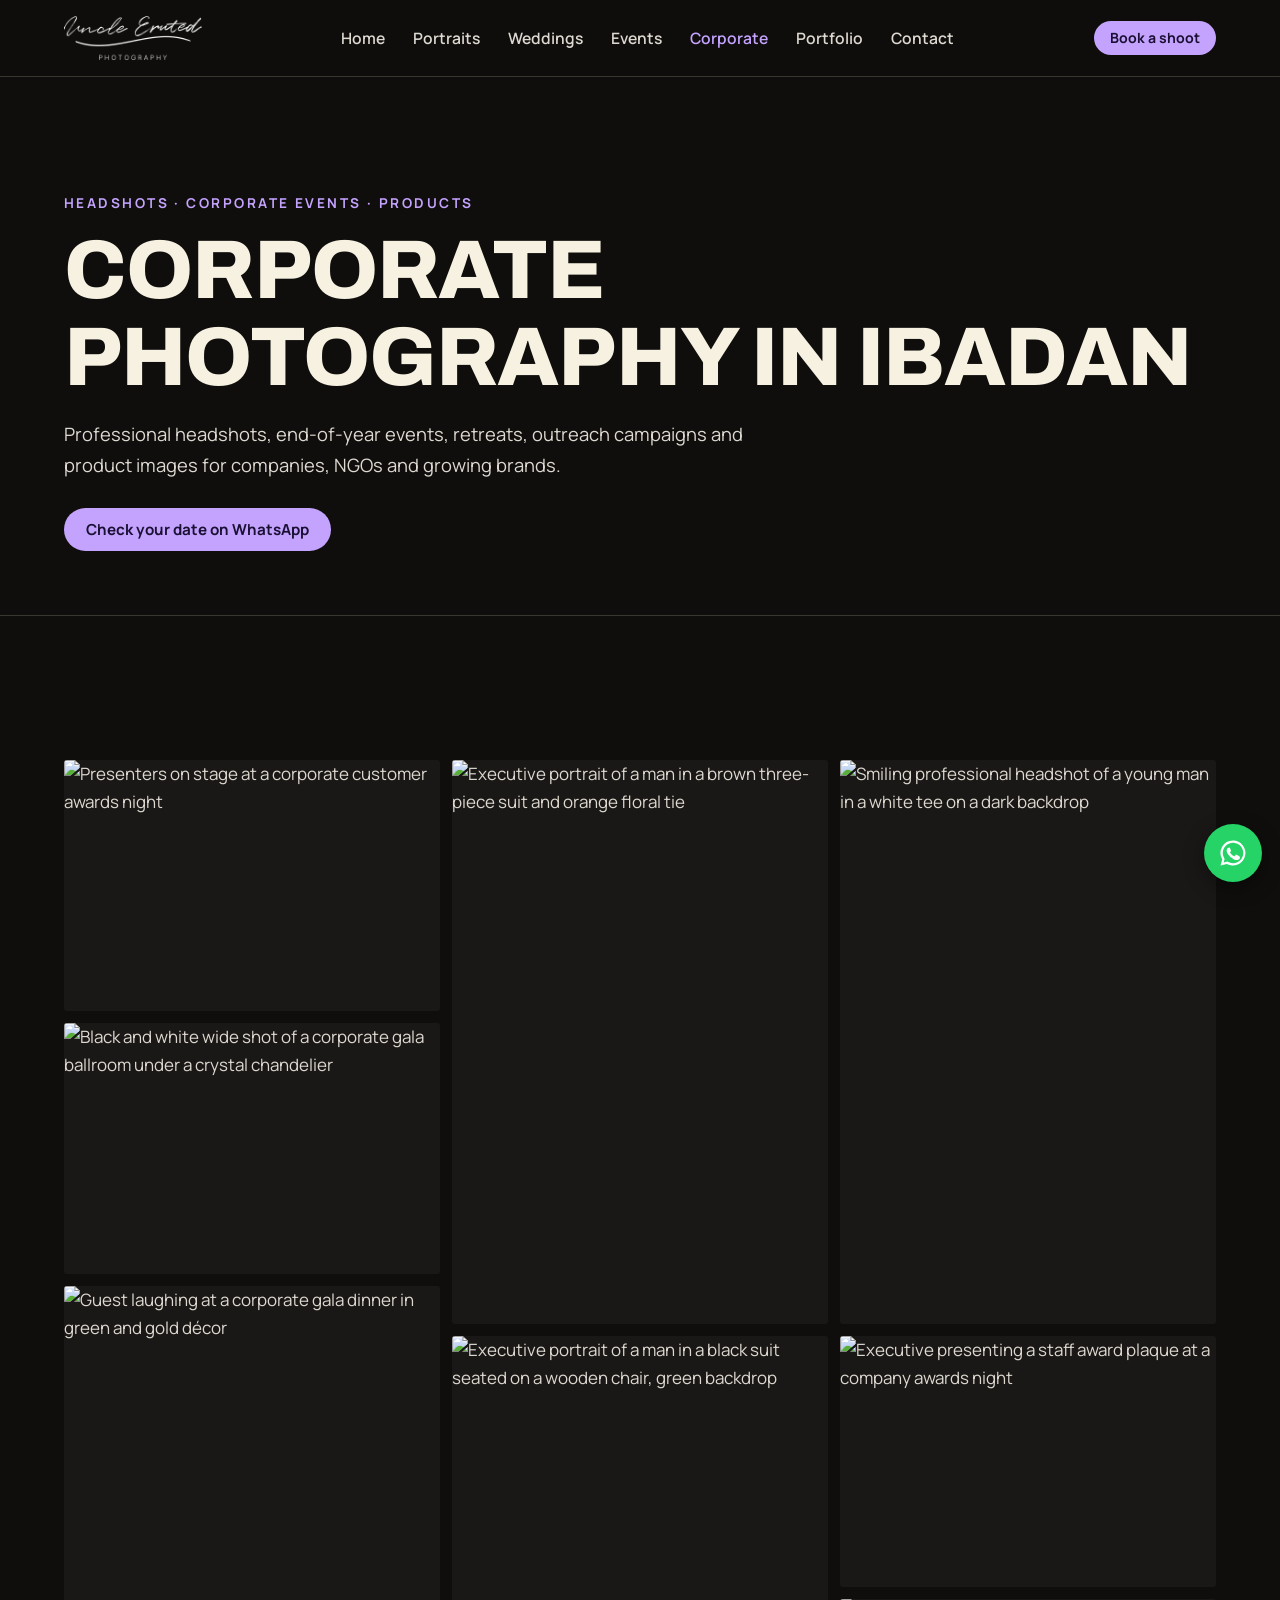
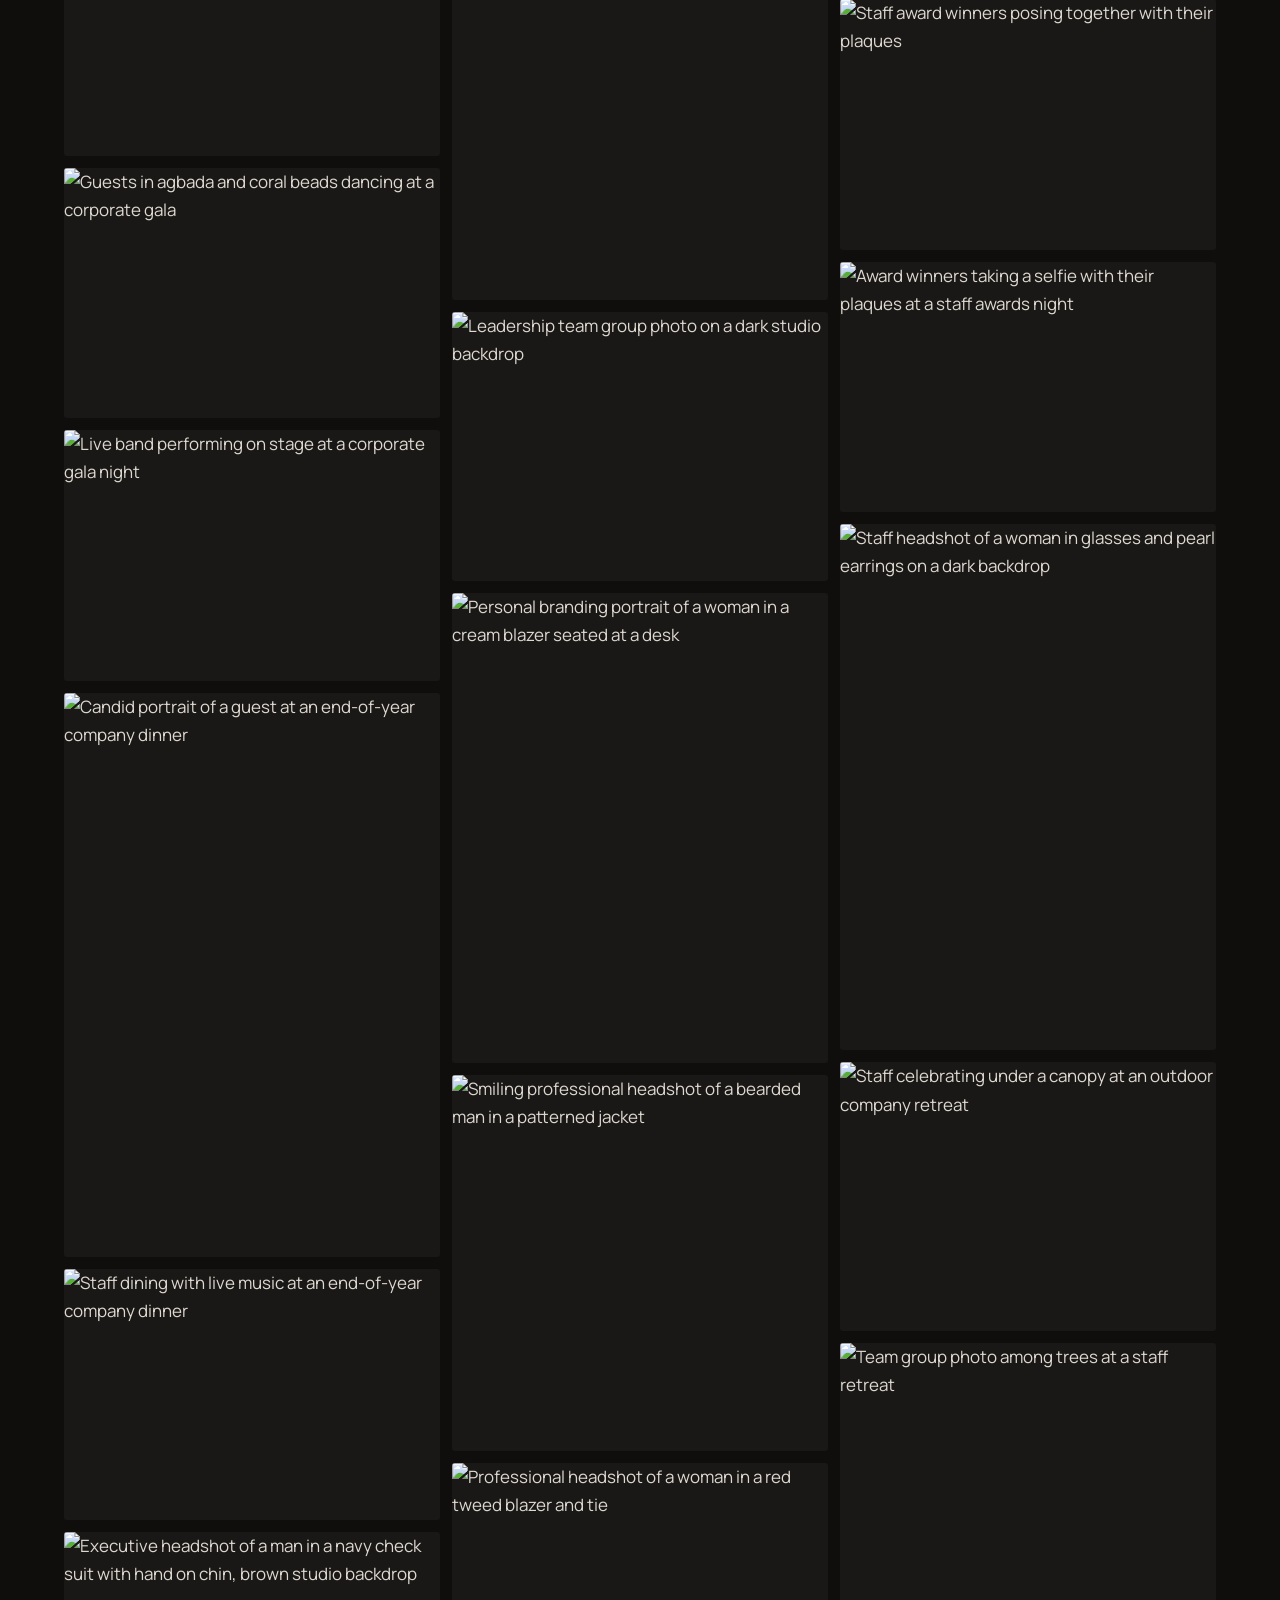
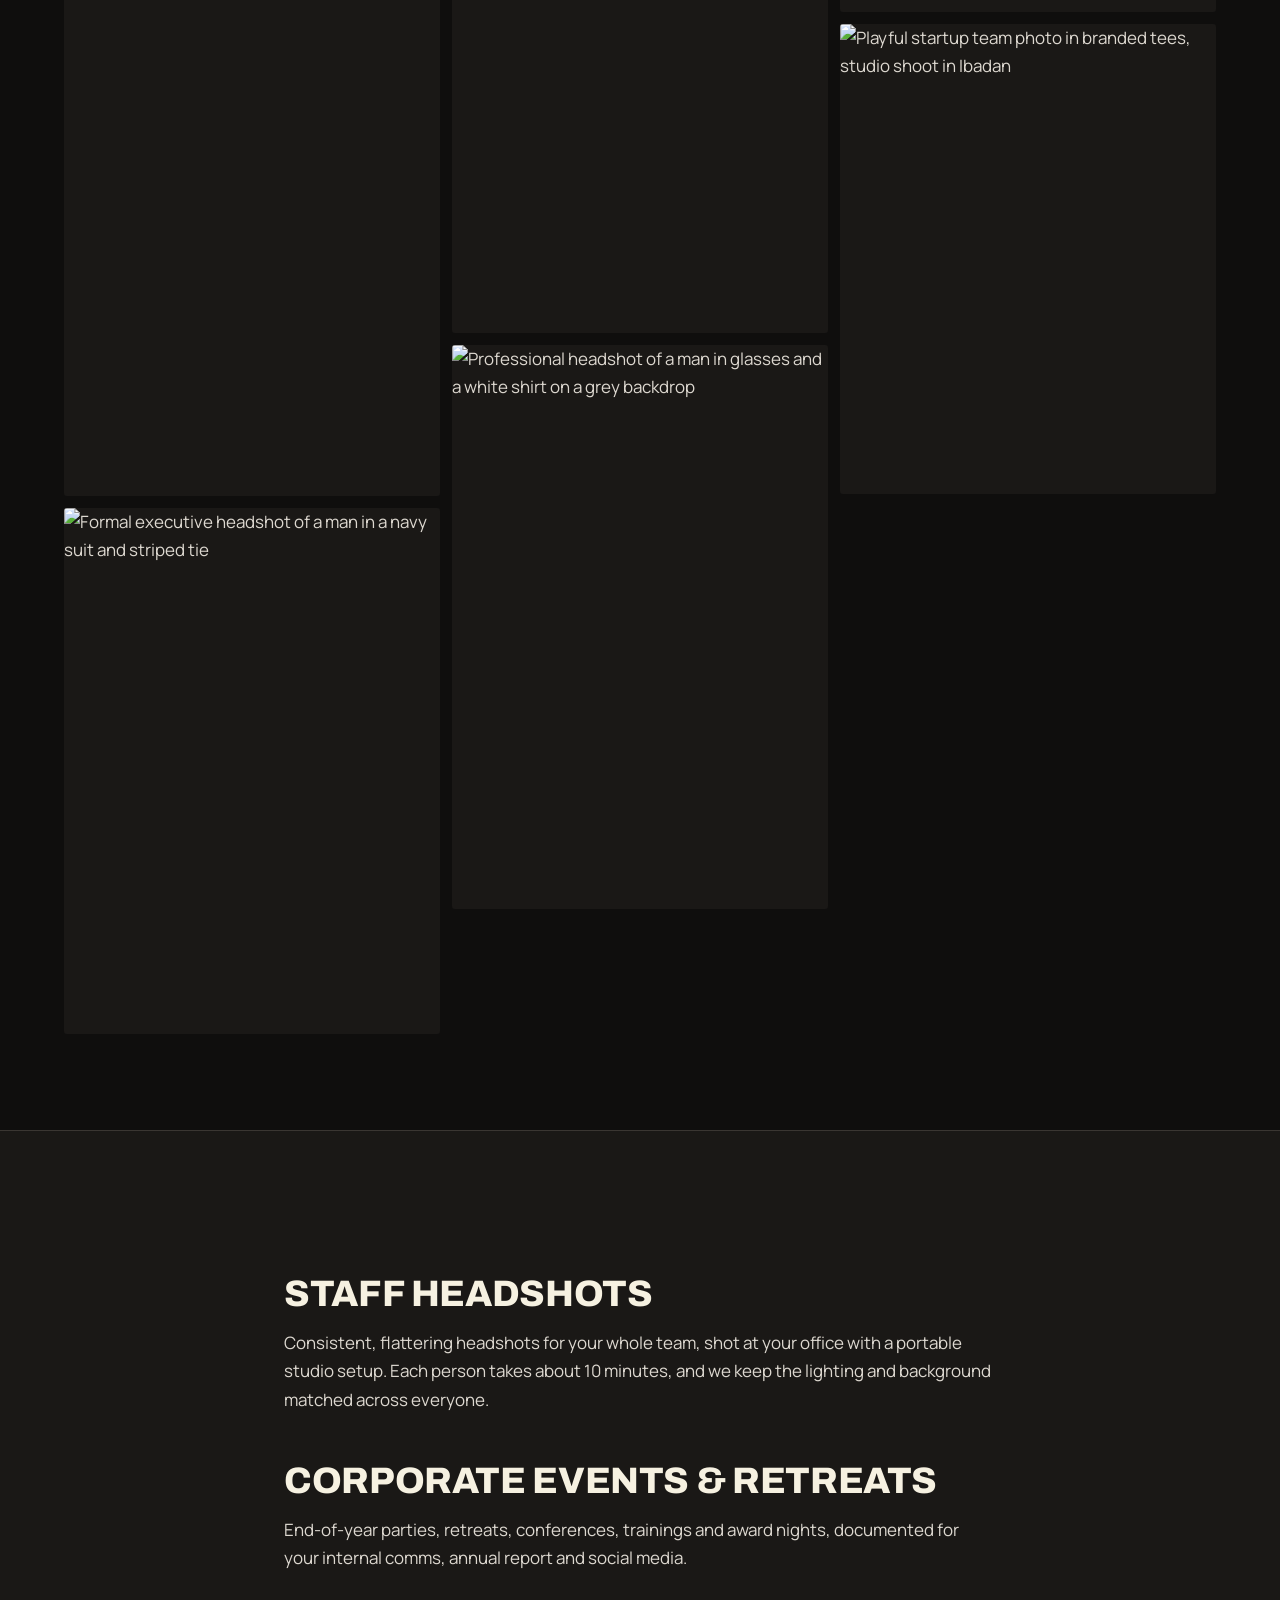
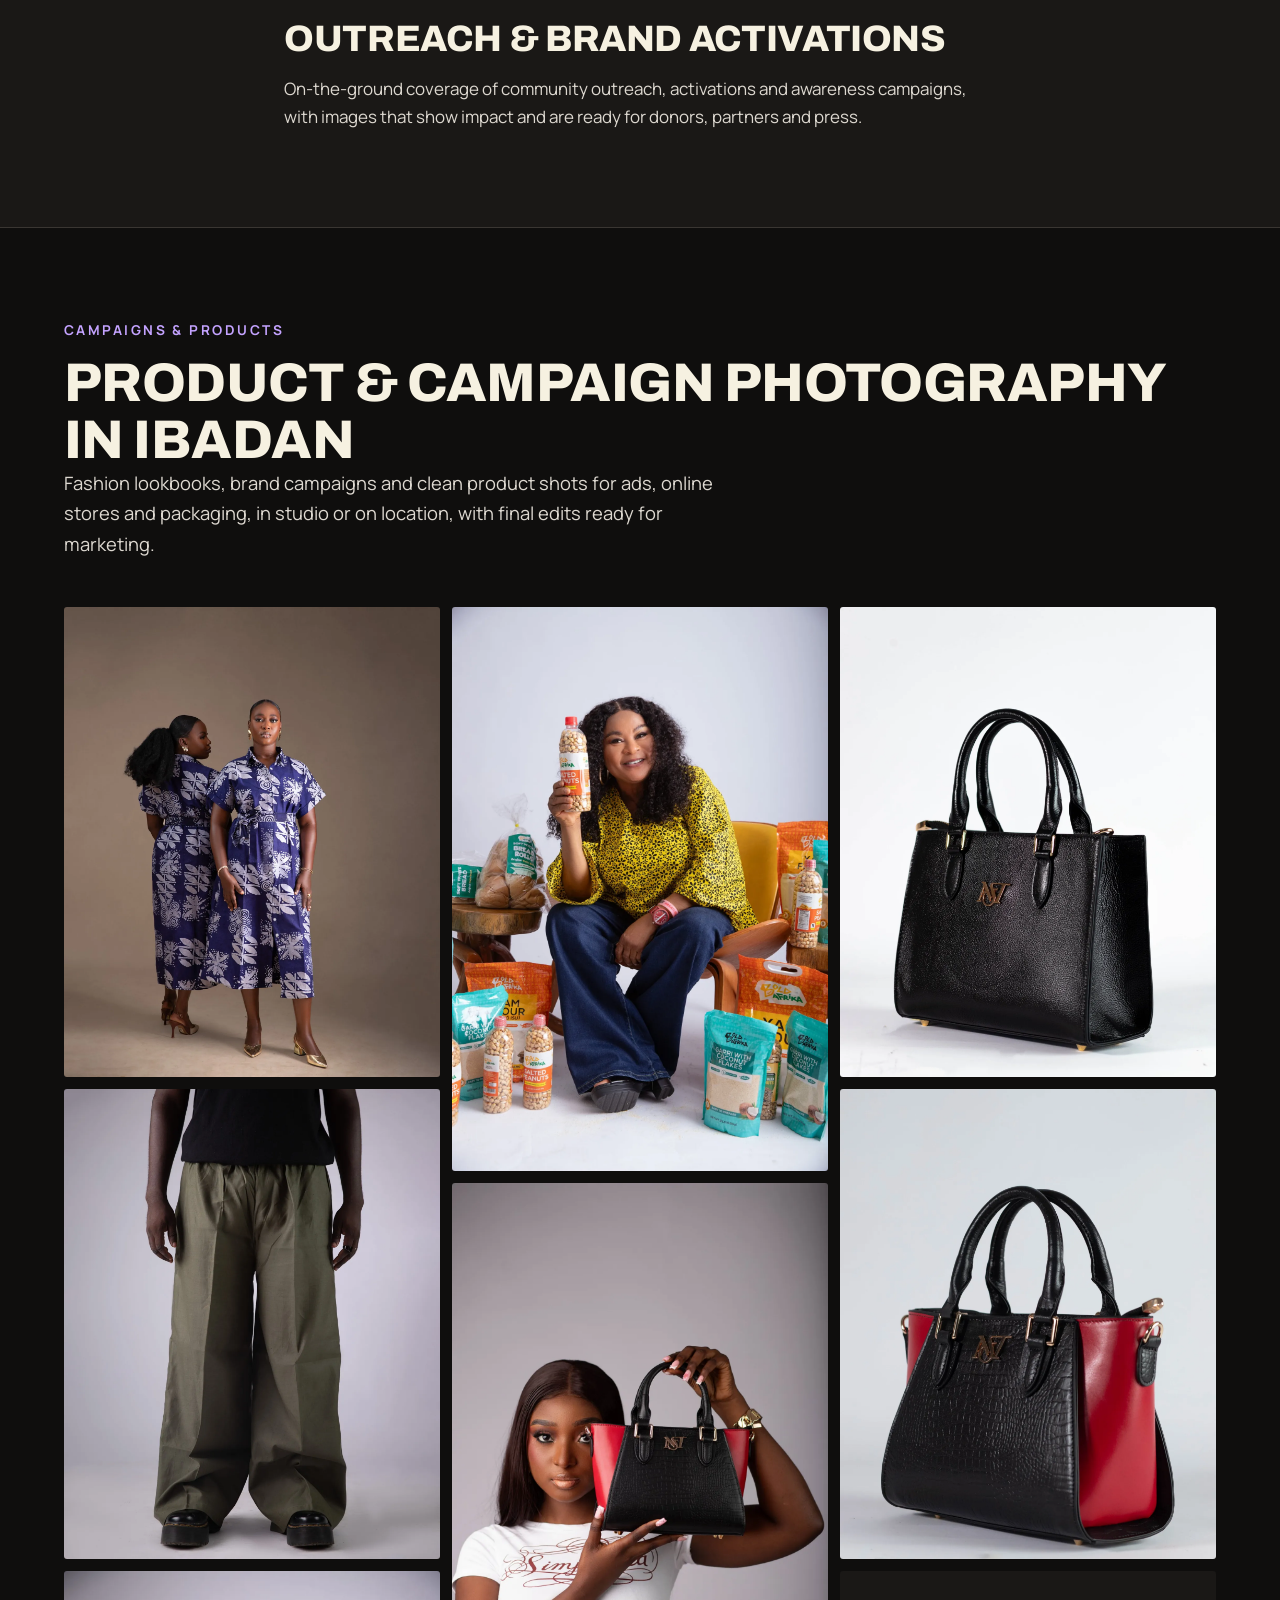
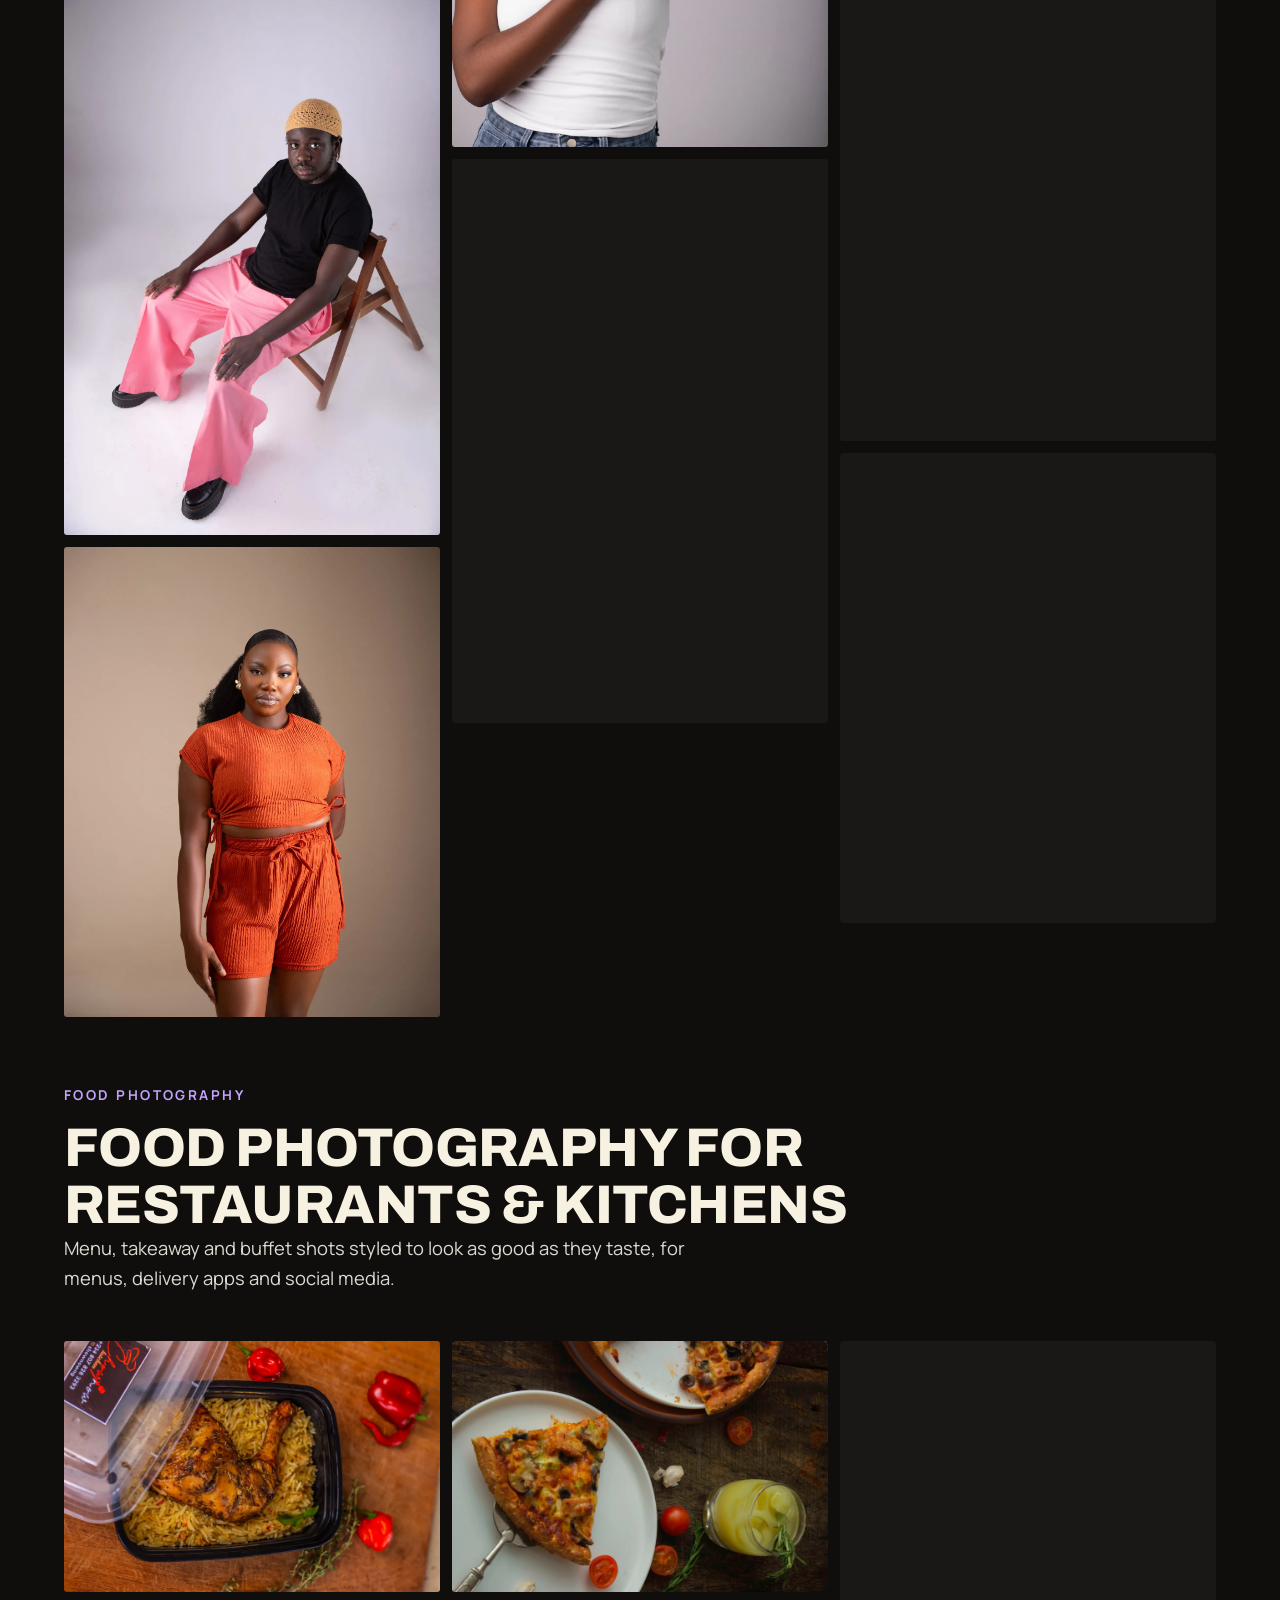
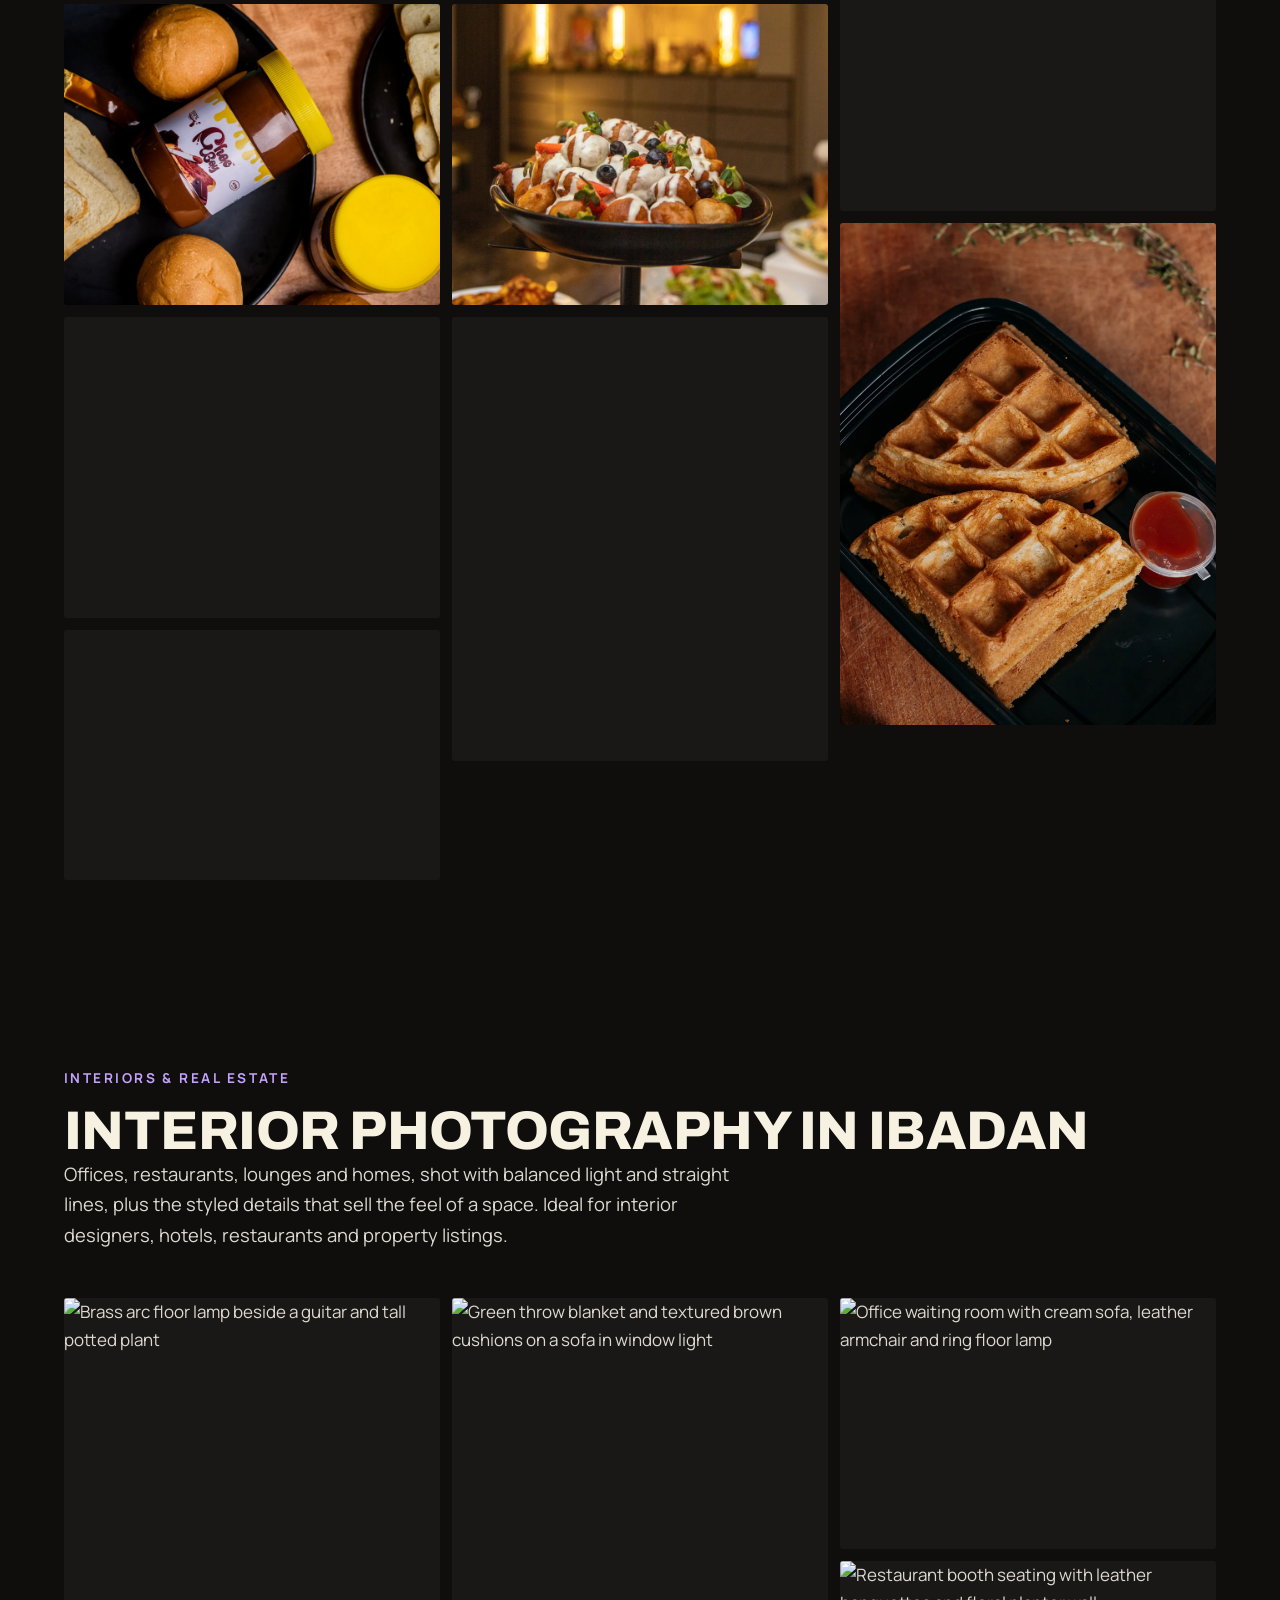
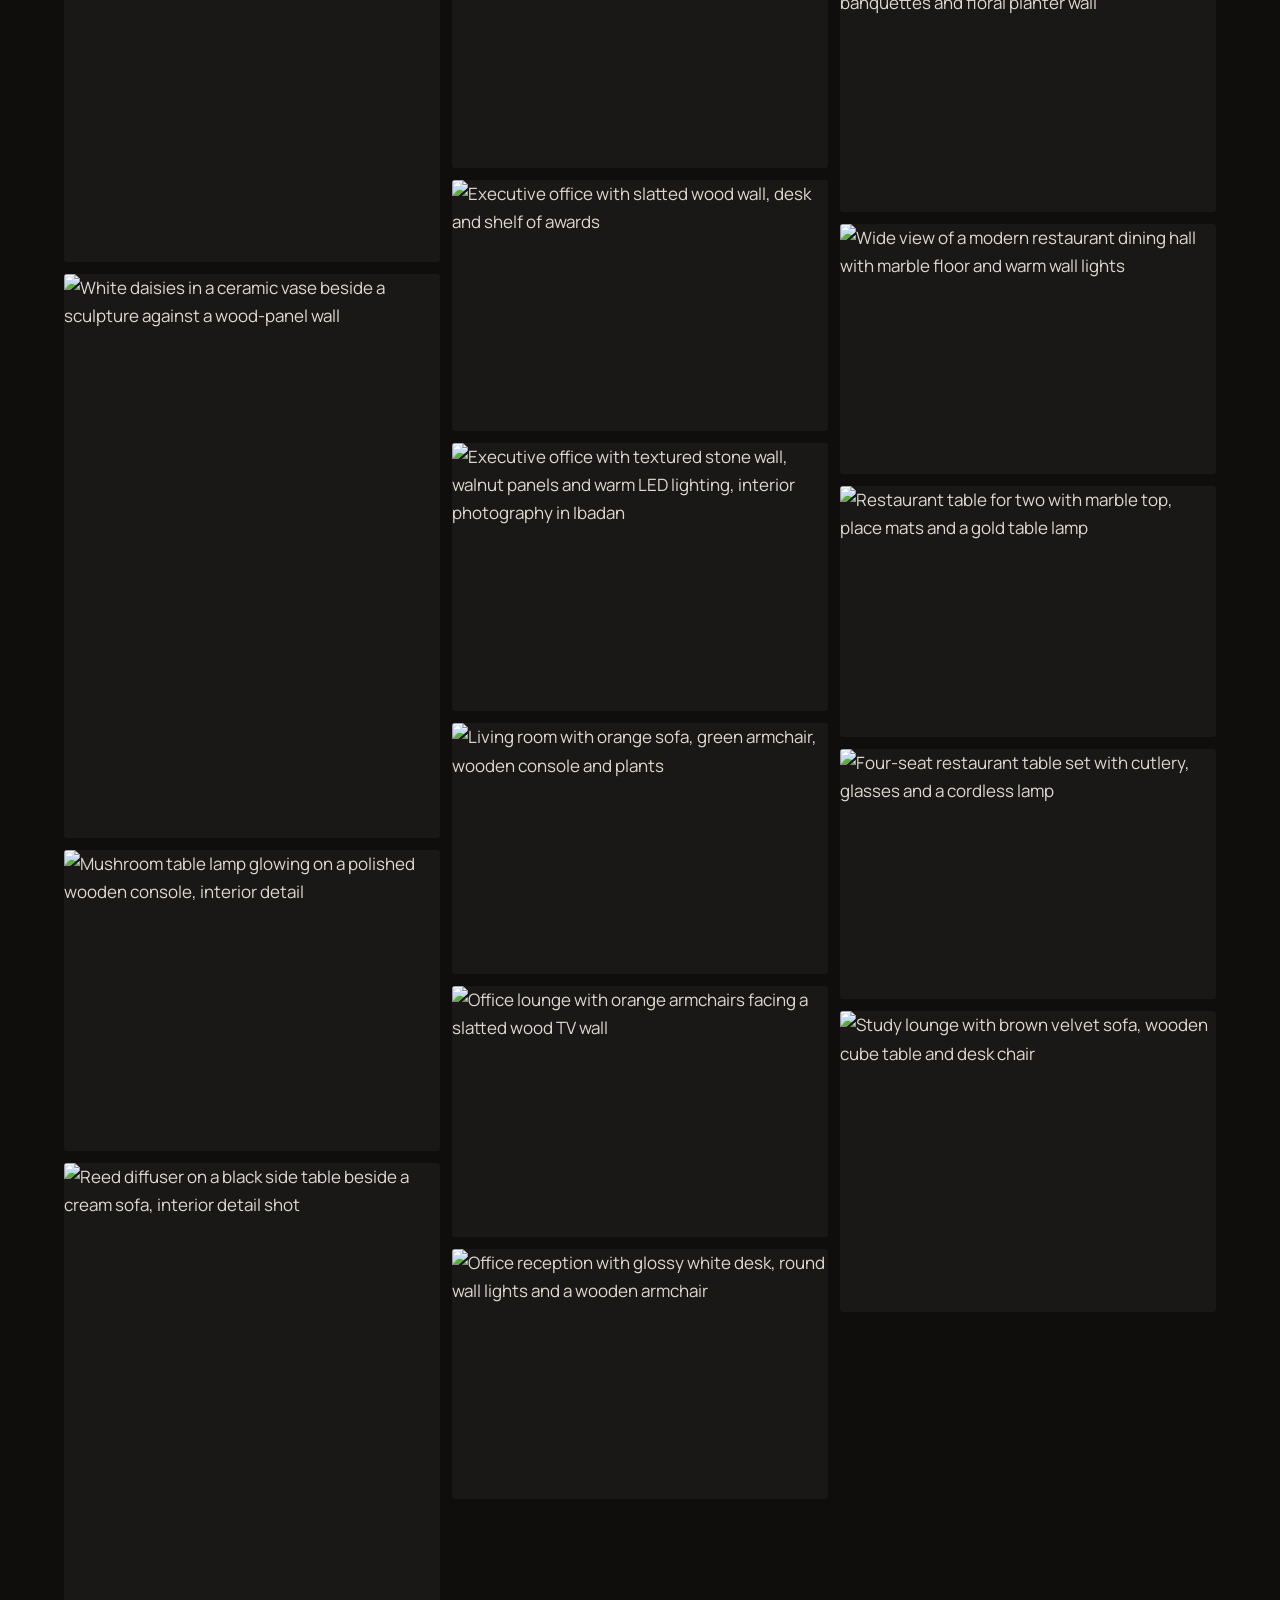
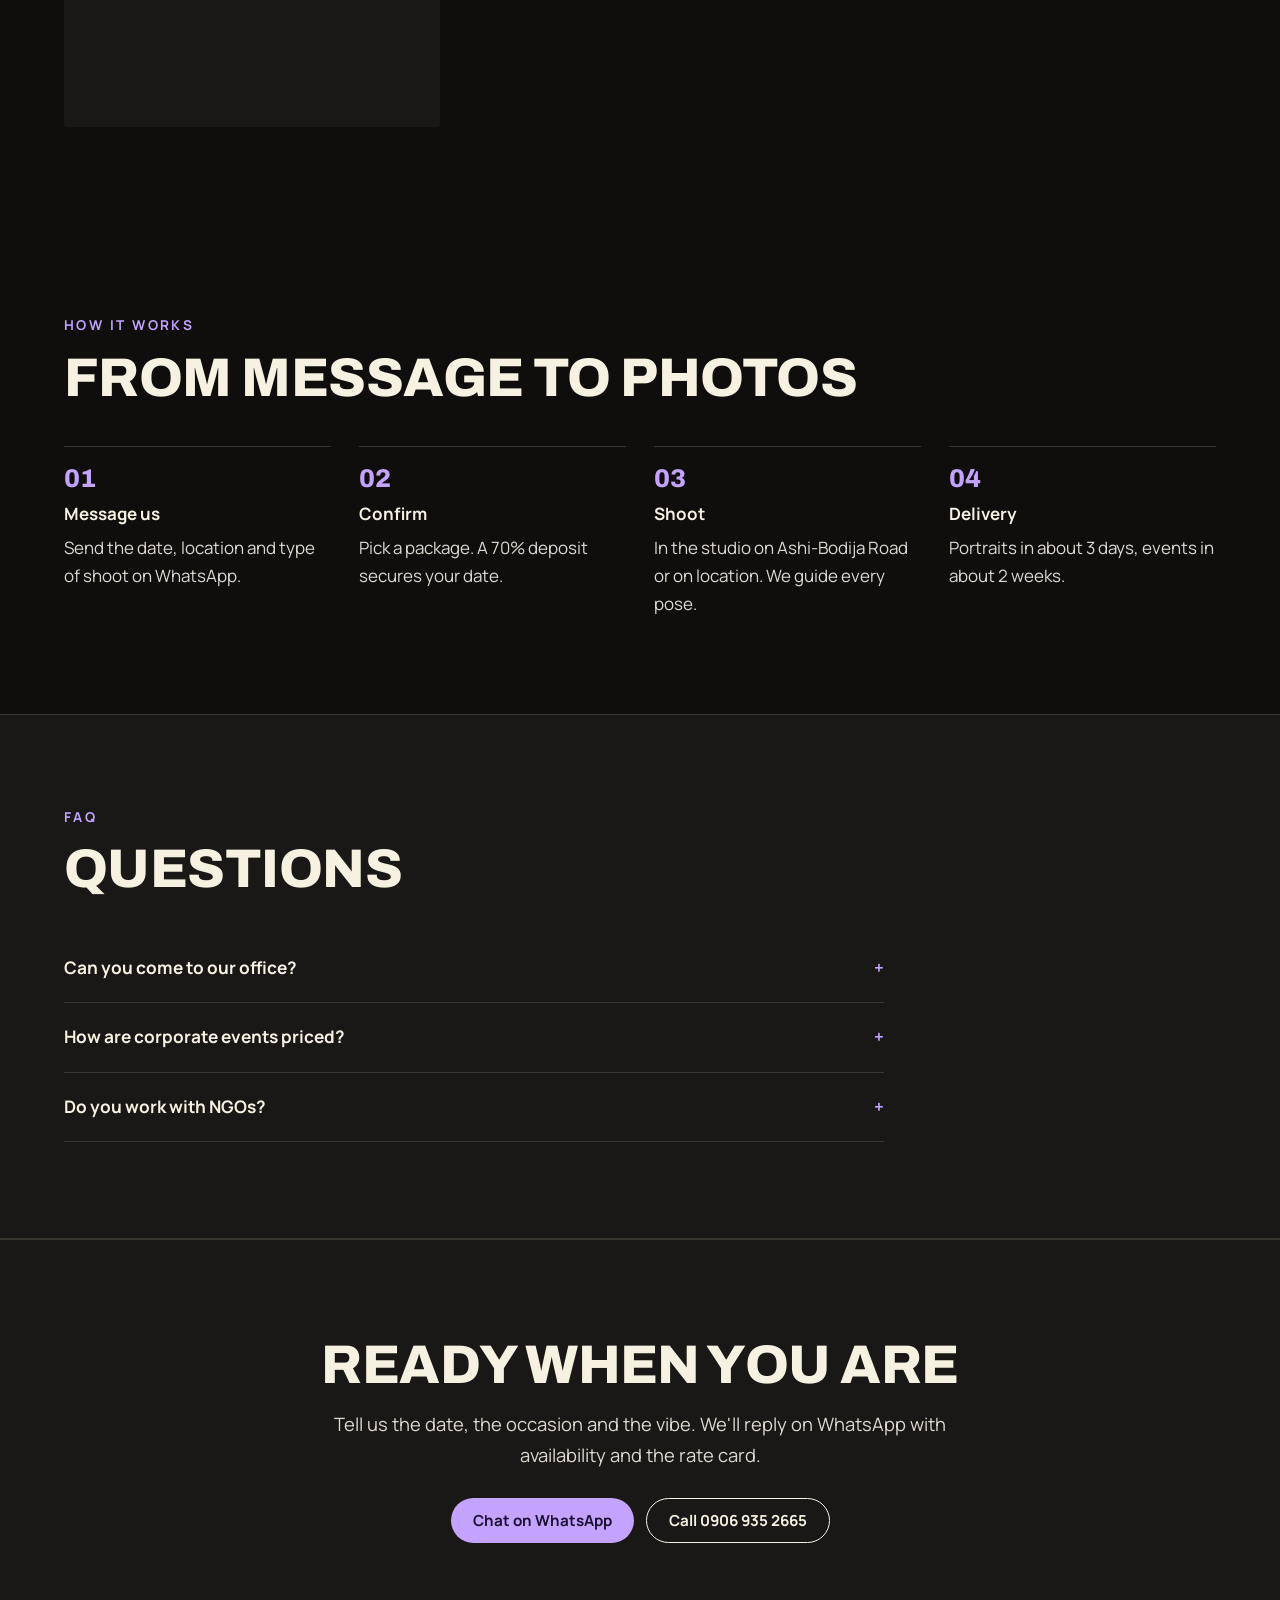
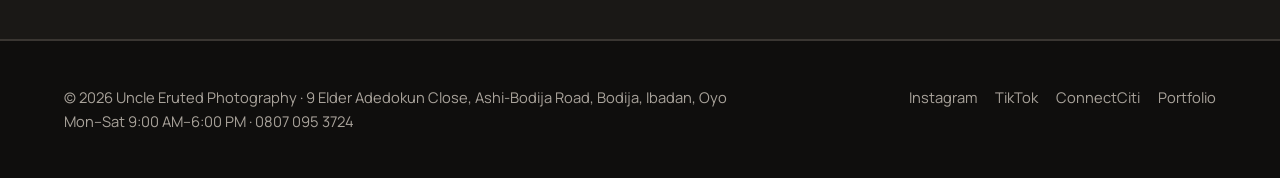
==== corporate-photography-ibadan/index.html @ 39c6152c "Add files via upload" ====
<!doctype html>
<html lang="en-NG">
<head>
<meta charset="utf-8">
<meta name="viewport" content="width=device-width, initial-scale=1">
<title>Corporate Photography &amp; Headshots in Ibadan | Uncle Eruted</title>
<meta name="description" content="Staff headshots, corporate events, retreats, outreach and product photography for businesses and NGOs in Ibadan, Lagos and Abeokuta.">
<link rel="canonical" href="https://uncle-eruted.vercel.app/corporate-photography-ibadan/">
<meta property="og:type" content="website"><meta property="og:title" content="Corporate Photography &amp; Headshots in Ibadan | Uncle Eruted">
<meta property="og:description" content="Staff headshots, corporate events, retreats, outreach and product photography for businesses and NGOs in Ibadan, Lagos and Abeokuta."><meta property="og:url" content="https://uncle-eruted.vercel.app/corporate-photography-ibadan/">
<meta property="og:image" content="https://uncle-eruted.vercel.app/assets/img/og.jpg"><meta name="twitter:card" content="summary_large_image">
<link rel="icon" href="/favicon.png">
<link rel="preload" href="/assets/fonts/Archivo-ExtraBold.woff2" as="font" type="font/woff2" crossorigin>
<link rel="stylesheet" href="/assets/style.css">
<script type="application/ld+json">{"@context": "https://schema.org", "@type": "ProfessionalService", "name": "Uncle Eruted Photography", "url": "https://uncle-eruted.vercel.app/", "image": "https://uncle-eruted.vercel.app/assets/img/og.jpg", "logo": "https://uncle-eruted.vercel.app/assets/img/logo-white.png", "telephone": "+2348070953724", "address": {"@type": "PostalAddress", "streetAddress": "9 Elder Adedokun Close, Ashi-Bodija Road, Bodija", "addressLocality": "Ibadan", "addressRegion": "Oyo", "addressCountry": "NG"}, "areaServed": ["Ibadan", "Lagos", "Abeokuta"], "foundingDate": "2021", "openingHoursSpecification": [{"@type": "OpeningHoursSpecification", "dayOfWeek": ["Monday", "Tuesday", "Wednesday", "Thursday", "Friday", "Saturday"], "opens": "09:00", "closes": "18:00"}], "sameAs": ["https://www.instagram.com/uncleeruted_photography", "https://www.tiktok.com/@uncle_eruted", "https://connectciti.com/listing/uncle-eruted-photography"]}</script>
<script type="application/ld+json">{"@context": "https://schema.org", "@type": "FAQPage", "mainEntity": [{"@type": "Question", "name": "Can you come to our office?", "acceptedAnswer": {"@type": "Answer", "text": "Yes. We bring a portable studio for headshots and set up in any meeting room or open space."}}, {"@type": "Question", "name": "How are corporate events priced?", "acceptedAnswer": {"@type": "Answer", "text": "Corporate events are booked in 4-hour blocks, with extra hours available. Message us for the current corporate rate card."}}, {"@type": "Question", "name": "Do you work with NGOs?", "acceptedAnswer": {"@type": "Answer", "text": "Yes. We cover outreach, programmes and events for NGOs and development organisations."}}]}</script>
<script type="application/ld+json">{"@context": "https://schema.org", "@type": "BreadcrumbList", "itemListElement": [{"@type": "ListItem", "position": 1, "name": "Home", "item": "https://uncle-eruted.vercel.app/"}, {"@type": "ListItem", "position": 2, "name": "Corporate photography in Ibadan", "item": "https://uncle-eruted.vercel.app/corporate-photography-ibadan/"}]}</script>
</head>
<body>
<header class="site-head"><div class="wrap">
<a class="logo" href="/" aria-label="Uncle Eruted Photography home"><img src="/assets/img/logo-white.png" alt="Uncle Eruted Photography" width="138" height="44"></a>
<button class="menu-btn" aria-label="Open menu" aria-expanded="false">☰</button>
<ul class="nav"><li><a href="/">Home</a></li><li><a href="/portrait-photographer-ibadan/">Portraits</a></li><li><a href="/wedding-photographer-ibadan/">Weddings</a></li><li><a href="/event-photographer-ibadan/">Events</a></li><li><a href="/corporate-photography-ibadan/" aria-current=page>Corporate</a></li><li><a href="/portfolio/">Portfolio</a></li><li><a href="/#contact">Contact</a></li></ul>
<div class="head-cta"><a class="btn sm" href="https://wa.me/2348070953724?text=Hi%20Uncle%20Eruted%2C%20I%27d%20like%20to%20book%20a%20shoot" target="_blank" rel="noopener">Book a shoot</a></div>
</div></header>
<main>
<section class="page-hero"><div class="wrap"><span class="eyebrow">Headshots · Corporate events · Products</span><h1>Corporate photography in Ibadan</h1><p class="lede">Professional headshots, end-of-year events, retreats, outreach campaigns and product images for companies, NGOs and growing brands.</p>
<p style="margin-top:28px"><a class="btn" href="https://wa.me/2348070953724?text=Hi%20Uncle%20Eruted%2C%20I%27d%20like%20to%20book%20a%20shoot" target="_blank" rel="noopener">Check your date on WhatsApp</a></p></div></section>
<section><div class="wrap"><div class="gallery"><figure data-cat="corporate"><img src="/assets/img/corporate/corporate-awards-night-presenters-on-stage.webp" alt="Presenters on stage at a corporate customer awards night" width="1800" height="1200" loading="lazy" decoding="async"></figure><figure data-cat="corporate"><img src="/assets/img/corporate/corporate-gala-ballroom-chandelier-black-and-white.webp" alt="Black and white wide shot of a corporate gala ballroom under a crystal chandelier" width="1800" height="1200" loading="lazy" decoding="async"></figure><figure data-cat="corporate"><img src="/assets/img/corporate/corporate-gala-guest-smiling.webp" alt="Guest laughing at a corporate gala dinner in green and gold décor" width="1440" height="1800" loading="lazy" decoding="async"></figure><figure data-cat="corporate"><img src="/assets/img/corporate/corporate-gala-guests-celebrating-agbada.webp" alt="Guests in agbada and coral beads dancing at a corporate gala" width="1800" height="1200" loading="lazy" decoding="async"></figure><figure data-cat="corporate"><img src="/assets/img/corporate/corporate-gala-live-band-performance.webp" alt="Live band performing on stage at a corporate gala night" width="1800" height="1200" loading="lazy" decoding="async"></figure><figure data-cat="corporate"><img src="/assets/img/corporate/end-of-year-dinner-guest-candid.webp" alt="Candid portrait of a guest at an end-of-year company dinner" width="1200" height="1800" loading="lazy" decoding="async"></figure><figure data-cat="corporate"><img src="/assets/img/corporate/end-of-year-staff-dinner.webp" alt="Staff dining with live music at an end-of-year company dinner" width="1800" height="1200" loading="lazy" decoding="async"></figure><figure data-cat="corporate"><img src="/assets/img/corporate/executive-headshot-navy-suit-brown-backdrop.webp" alt="Executive headshot of a man in a navy check suit with hand on chin, brown studio backdrop" width="1200" height="1800" loading="lazy" decoding="async"></figure><figure data-cat="corporate"><img src="/assets/img/corporate/executive-headshot-navy-suit-seated.webp" alt="Formal executive headshot of a man in a navy suit and striped tie" width="1286" height="1800" loading="lazy" decoding="async"></figure><figure data-cat="corporate"><img src="/assets/img/corporate/executive-portrait-brown-suit-orange-tie.webp" alt="Executive portrait of a man in a brown three-piece suit and orange floral tie" width="1200" height="1800" loading="lazy" decoding="async"></figure><figure data-cat="corporate"><img src="/assets/img/corporate/executive-portrait-green-backdrop-seated.webp" alt="Executive portrait of a man in a black suit seated on a wooden chair, green backdrop" width="1200" height="1800" loading="lazy" decoding="async"></figure><figure data-cat="corporate"><img src="/assets/img/corporate/leadership-team-group-headshot.webp" alt="Leadership team group photo on a dark studio backdrop" width="1800" height="1286" loading="lazy" decoding="async"></figure><figure data-cat="corporate"><img src="/assets/img/corporate/personal-branding-portrait-cream-blazer.webp" alt="Personal branding portrait of a woman in a cream blazer seated at a desk" width="1439" height="1800" loading="lazy" decoding="async"></figure><figure data-cat="corporate"><img src="/assets/img/corporate/professional-headshot-grey-backdrop-smiling.webp" alt="Smiling professional headshot of a bearded man in a patterned jacket" width="1800" height="1800" loading="lazy" decoding="async"></figure><figure data-cat="corporate"><img src="/assets/img/corporate/professional-headshot-red-blazer.webp" alt="Professional headshot of a woman in a red tweed blazer and tie" width="1440" height="1800" loading="lazy" decoding="async"></figure><figure data-cat="corporate"><img src="/assets/img/corporate/professional-headshot-white-shirt-glasses.webp" alt="Professional headshot of a man in glasses and a white shirt on a grey backdrop" width="1200" height="1800" loading="lazy" decoding="async"></figure><figure data-cat="corporate"><img src="/assets/img/corporate/professional-headshot-white-tee-dark-backdrop.webp" alt="Smiling professional headshot of a young man in a white tee on a dark backdrop" width="1200" height="1800" loading="lazy" decoding="async"></figure><figure data-cat="corporate"><img src="/assets/img/corporate/staff-awards-presentation-handshake.webp" alt="Executive presenting a staff award plaque at a company awards night" width="1800" height="1200" loading="lazy" decoding="async"></figure><figure data-cat="corporate"><img src="/assets/img/corporate/staff-awards-winners-group-photo.webp" alt="Staff award winners posing together with their plaques" width="1800" height="1200" loading="lazy" decoding="async"></figure><figure data-cat="corporate"><img src="/assets/img/corporate/staff-awards-winners-selfie.webp" alt="Award winners taking a selfie with their plaques at a staff awards night" width="1800" height="1200" loading="lazy" decoding="async"></figure><figure data-cat="corporate"><img src="/assets/img/corporate/staff-headshot-dark-backdrop-pearl-earrings.webp" alt="Staff headshot of a woman in glasses and pearl earrings on a dark backdrop" width="1286" height="1800" loading="lazy" decoding="async"></figure><figure data-cat="corporate"><img src="/assets/img/corporate/staff-retreat-outdoor-celebration.webp" alt="Staff celebrating under a canopy at an outdoor company retreat" width="1800" height="1286" loading="lazy" decoding="async"></figure><figure data-cat="corporate"><img src="/assets/img/corporate/staff-retreat-team-group-photo.webp" alt="Team group photo among trees at a staff retreat" width="1800" height="1286" loading="lazy" decoding="async"></figure><figure data-cat="corporate"><img src="/assets/img/corporate/startup-team-photo-branded-tees.webp" alt="Playful startup team photo in branded tees, studio shoot in Ibadan" width="1440" height="1800" loading="lazy" decoding="async"></figure></div></div></section>
<section class="bar"><div class="wrap prose"><h2>Staff headshots</h2><p>Consistent, flattering headshots for your whole team, shot at your office with a portable studio setup. Each person takes about 10 minutes, and we keep the lighting and background matched across everyone.</p><h2>Corporate events & retreats</h2><p>End-of-year parties, retreats, conferences, trainings and award nights, documented for your internal comms, annual report and social media.</p><h2>Outreach & brand activations</h2><p>On-the-ground coverage of community outreach, activations and awareness campaigns, with images that show impact and are ready for donors, partners and press.</p></div></section>
<section id="products"><div class="wrap"><span class="eyebrow">Campaigns & products</span><h2>Product & campaign photography in Ibadan</h2>
<p class="lede">Fashion lookbooks, brand campaigns and clean product shots for ads, online stores and packaging, in studio or on location, with final edits ready for marketing.</p><div class="gallery"><figure data-cat="products"><img src="/assets/img/products/fashion-campaign-adire-shirt-dress-two-models.webp" alt="Two models in matching blue adire shirt dresses for a fashion campaign" width="1440" height="1800" loading="lazy" decoding="async"></figure><figure data-cat="products"><img src="/assets/img/products/fashion-campaign-olive-wide-leg-trousers.webp" alt="Fashion lookbook shot of olive wide-leg trousers with chunky black boots" width="1440" height="1800" loading="lazy" decoding="async"></figure><figure data-cat="products"><img src="/assets/img/products/fashion-campaign-pink-trousers-seated-chair.webp" alt="Fashion campaign portrait of a man in pink wide-leg trousers on a wooden chair" width="1200" height="1800" loading="lazy" decoding="async"></figure><figure data-cat="products"><img src="/assets/img/products/fashion-campaign-rust-crop-top-shorts-set.webp" alt="Fashion campaign of a woman in a rust textured crop top and shorts set" width="1440" height="1800" loading="lazy" decoding="async"></figure><figure data-cat="products"><img src="/assets/img/products/food-brand-campaign-woman-holding-peanuts.webp" alt="Food brand campaign: smiling woman holding a bottle of salted peanuts among packaged foods" width="1200" height="1800" loading="lazy" decoding="async"></figure><figure data-cat="products"><img src="/assets/img/products/handbag-campaign-model-holding-bag.webp" alt="Handbag campaign: model holding a black and red tote beside her face" width="1200" height="1800" loading="lazy" decoding="async"></figure><figure data-cat="products"><img src="/assets/img/products/product-photography-beard-oil-balm-barbershop.webp" alt="Beard oil and beard balm product shot in a barbershop" width="1200" height="1800" loading="lazy" decoding="async"></figure><figure data-cat="products"><img src="/assets/img/products/product-photography-black-leather-handbag-studio.webp" alt="Black pebbled leather handbag on a clean white studio background" width="1440" height="1800" loading="lazy" decoding="async"></figure><figure data-cat="products"><img src="/assets/img/products/product-photography-black-red-croc-handbag.webp" alt="Black croc and red leather handbag, studio product photo" width="1440" height="1800" loading="lazy" decoding="async"></figure><figure data-cat="products"><img src="/assets/img/products/product-photography-brown-leather-handbag-car.webp" alt="Brown marbled leather handbag styled in a car interior" width="1440" height="1800" loading="lazy" decoding="async"></figure><figure data-cat="products"><img src="/assets/img/products/product-photography-grey-croc-handbag-car-interior.webp" alt="Grey croc-embossed handbag with gold hardware photographed on a car seat" width="1440" height="1800" loading="lazy" decoding="async"></figure></div><div style="margin-top:72px"></div><span class="eyebrow">Food photography</span><h2>Food photography for restaurants & kitchens</h2><p class="lede">Menu, takeaway and buffet shots styled to look as good as they taste, for menus, delivery apps and social media.</p><div class="gallery"><figure data-cat="products"><img src="/assets/img/products/food-photography-chicken-rice-takeaway-pack.webp" alt="Grilled chicken and rice in a branded takeaway pack with fresh peppers" width="1800" height="1200" loading="lazy" decoding="async"></figure><figure data-cat="products"><img src="/assets/img/products/food-photography-chocolate-spread-jar-bread.webp" alt="Chocolate spread jar styled with bread rolls and sliced bread, product flat lay" width="1800" height="1440" loading="lazy" decoding="async"></figure><figure data-cat="products"><img src="/assets/img/products/food-photography-french-toast-syrup-buffet.webp" alt="Plate of French toast drizzled with syrup at a restaurant buffet" width="1800" height="1440" loading="lazy" decoding="async"></figure><figure data-cat="products"><img src="/assets/img/products/food-photography-grilled-chicken-rice-closeup.webp" alt="Close-up of grilled chicken on fried rice in a takeaway pack" width="1800" height="1200" loading="lazy" decoding="async"></figure><figure data-cat="products"><img src="/assets/img/products/food-photography-pizza-slice-drink-flatlay.webp" alt="Pizza slice with olives and mushrooms beside a chilled drink, overhead flat lay" width="1800" height="1200" loading="lazy" decoding="async"></figure><figure data-cat="products"><img src="/assets/img/products/food-photography-puff-puff-cream-berries.webp" alt="Puff puff with cream drizzle, strawberries and blueberries on a buffet stand" width="1800" height="1440" loading="lazy" decoding="async"></figure><figure data-cat="products"><img src="/assets/img/products/food-photography-shawarma-wrap-peppered-gizzard.webp" alt="Shawarma wrap cut open beside peppered gizzard, pepper and garlic" width="1523" height="1800" loading="lazy" decoding="async"></figure><figure data-cat="products"><img src="/assets/img/products/food-photography-stir-fry-spaghetti-plated.webp" alt="Stir-fry spaghetti with peppers and herbs, plated restaurant dish" width="1440" height="1800" loading="lazy" decoding="async"></figure><figure data-cat="products"><img src="/assets/img/products/food-photography-waffles-takeaway-box.webp" alt="Golden waffles with dipping sauce in a takeaway box, food photography in Ibadan" width="1350" height="1800" loading="lazy" decoding="async"></figure></div></div></section>
<section id="interiors"><div class="wrap"><span class="eyebrow">Interiors & real estate</span><h2>Interior photography in Ibadan</h2>
<p class="lede">Offices, restaurants, lounges and homes, shot with balanced light and straight lines, plus the styled details that sell the feel of a space. Ideal for interior designers, hotels, restaurants and property listings.</p><div class="gallery"><figure data-cat="interiors"><img src="/assets/img/interiors/interior-detail-arc-floor-lamp-guitar-plant.webp" alt="Brass arc floor lamp beside a guitar and tall potted plant" width="1200" height="1800" loading="lazy" decoding="async"></figure><figure data-cat="interiors"><img src="/assets/img/interiors/interior-detail-daisies-ceramic-vase.webp" alt="White daisies in a ceramic vase beside a sculpture against a wood-panel wall" width="1200" height="1800" loading="lazy" decoding="async"></figure><figure data-cat="interiors"><img src="/assets/img/interiors/interior-detail-mushroom-table-lamp.webp" alt="Mushroom table lamp glowing on a polished wooden console, interior detail" width="1800" height="1440" loading="lazy" decoding="async"></figure><figure data-cat="interiors"><img src="/assets/img/interiors/interior-detail-reed-diffuser-side-table.webp" alt="Reed diffuser on a black side table beside a cream sofa, interior detail shot" width="1200" height="1800" loading="lazy" decoding="async"></figure><figure data-cat="interiors"><img src="/assets/img/interiors/interior-detail-throw-blanket-cushions.webp" alt="Green throw blanket and textured brown cushions on a sofa in window light" width="1440" height="1800" loading="lazy" decoding="async"></figure><figure data-cat="interiors"><img src="/assets/img/interiors/interior-photography-executive-office-awards-shelf.webp" alt="Executive office with slatted wood wall, desk and shelf of awards" width="1800" height="1200" loading="lazy" decoding="async"></figure><figure data-cat="interiors"><img src="/assets/img/interiors/interior-photography-executive-office-stone-wall.webp" alt="Executive office with textured stone wall, walnut panels and warm LED lighting, interior photography in Ibadan" width="1800" height="1286" loading="lazy" decoding="async"></figure><figure data-cat="interiors"><img src="/assets/img/interiors/interior-photography-living-room-orange-sofa.webp" alt="Living room with orange sofa, green armchair, wooden console and plants" width="1800" height="1200" loading="lazy" decoding="async"></figure><figure data-cat="interiors"><img src="/assets/img/interiors/interior-photography-office-lounge-slatted-wall.webp" alt="Office lounge with orange armchairs facing a slatted wood TV wall" width="1800" height="1200" loading="lazy" decoding="async"></figure><figure data-cat="interiors"><img src="/assets/img/interiors/interior-photography-office-reception-desk.webp" alt="Office reception with glossy white desk, round wall lights and a wooden armchair" width="1800" height="1200" loading="lazy" decoding="async"></figure><figure data-cat="interiors"><img src="/assets/img/interiors/interior-photography-office-waiting-room-sofa.webp" alt="Office waiting room with cream sofa, leather armchair and ring floor lamp" width="1800" height="1200" loading="lazy" decoding="async"></figure><figure data-cat="interiors"><img src="/assets/img/interiors/interior-photography-restaurant-booth-seating.webp" alt="Restaurant booth seating with leather banquettes and floral planter wall" width="1800" height="1200" loading="lazy" decoding="async"></figure><figure data-cat="interiors"><img src="/assets/img/interiors/interior-photography-restaurant-dining-hall.webp" alt="Wide view of a modern restaurant dining hall with marble floor and warm wall lights" width="1800" height="1200" loading="lazy" decoding="async"></figure><figure data-cat="interiors"><img src="/assets/img/interiors/interior-photography-restaurant-table-for-two.webp" alt="Restaurant table for two with marble top, place mats and a gold table lamp" width="1800" height="1200" loading="lazy" decoding="async"></figure><figure data-cat="interiors"><img src="/assets/img/interiors/interior-photography-restaurant-table-setting.webp" alt="Four-seat restaurant table set with cutlery, glasses and a cordless lamp" width="1800" height="1200" loading="lazy" decoding="async"></figure><figure data-cat="interiors"><img src="/assets/img/interiors/interior-photography-study-lounge-brown-sofa.webp" alt="Study lounge with brown velvet sofa, wooden cube table and desk chair" width="1800" height="1440" loading="lazy" decoding="async"></figure></div></div></section>
<section><div class="wrap"><span class="eyebrow">How it works</span><h2>From message to photos</h2><ol class="steps">
<li><b>Message us</b>Send the date, location and type of shoot on WhatsApp.</li>
<li><b>Confirm</b>Pick a package. A 70% deposit secures your date.</li>
<li><b>Shoot</b>In the studio on Ashi-Bodija Road or on location. We guide every pose.</li>
<li><b>Delivery</b>Portraits in about 3 days, events in about 2 weeks.</li></ol></div></section>
<section class="bar"><div class="wrap"><span class="eyebrow">FAQ</span><h2>Questions</h2><div class="faq"><details><summary>Can you come to our office?</summary><p>Yes. We bring a portable studio for headshots and set up in any meeting room or open space.</p></details><details><summary>How are corporate events priced?</summary><p>Corporate events are booked in 4-hour blocks, with extra hours available. Message us for the current corporate rate card.</p></details><details><summary>Do you work with NGOs?</summary><p>Yes. We cover outreach, programmes and events for NGOs and development organisations.</p></details></div></div></section>
<section class="bar cta-band"><div class="wrap"><h2>Ready when you are</h2><p class="lede" style="margin:0 auto">Tell us the date, the occasion and the vibe. We'll reply on WhatsApp with availability and the rate card.</p>
<div class="actions"><a class="btn" href="https://wa.me/2348070953724?text=Hi%20Uncle%20Eruted%2C%20I%27d%20like%20to%20book%20a%20shoot" target="_blank" rel="noopener">Chat on WhatsApp</a><a class="btn ghost" href="tel:+2349069352665">Call 0906 935 2665</a></div></div></section>
</main>
<footer><div class="wrap">
<div>© 2026 Uncle Eruted Photography · 9 Elder Adedokun Close, Ashi-Bodija Road, Bodija, Ibadan, Oyo<br>Mon–Sat 9:00 AM–6:00 PM · <a href="tel:+2348070953724">0807 095 3724</a></div>
<nav><a href="https://www.instagram.com/uncleeruted_photography" target="_blank" rel="noopener">Instagram</a><a href="https://www.tiktok.com/@uncle_eruted" target="_blank" rel="noopener">TikTok</a><a href="https://connectciti.com/listing/uncle-eruted-photography" target="_blank" rel="noopener">ConnectCiti</a><a href="/portfolio/">Portfolio</a></nav>
</div></footer>
<a class="wa-float" href="https://wa.me/2348070953724?text=Hi%20Uncle%20Eruted%2C%20I%27d%20like%20to%20book%20a%20shoot" target="_blank" rel="noopener" aria-label="Chat on WhatsApp"><svg viewBox="0 0 24 24" aria-hidden="true"><path d="M12 2a10 10 0 0 0-8.6 15.1L2 22l5-1.3A10 10 0 1 0 12 2Zm0 18.2a8.2 8.2 0 0 1-4.2-1.2l-.3-.2-3 .8.8-2.9-.2-.3A8.2 8.2 0 1 1 12 20.2Zm4.5-6.1c-.2-.1-1.5-.7-1.7-.8-.2-.1-.4-.1-.6.1l-.8 1c-.1.2-.3.2-.5.1a6.7 6.7 0 0 1-3.3-2.9c-.2-.4.3-.4.8-1.3.1-.2 0-.3 0-.4l-.8-1.8c-.2-.5-.4-.4-.6-.4h-.5a1 1 0 0 0-.7.3 3 3 0 0 0-.9 2.2 5.2 5.2 0 0 0 1.1 2.7 11.8 11.8 0 0 0 4.5 4c1.7.7 2.3.8 3.2.6.5-.1 1.5-.6 1.7-1.2.2-.6.2-1.1.2-1.2-.1-.1-.3-.2-.5-.3Z"/></svg></a>
<div class="lb" role="dialog" aria-label="Photo viewer"><button class="x" aria-label="Close">×</button><button class="prev" aria-label="Previous">‹</button><img alt=""><button class="next" aria-label="Next">›</button></div>
<script src="/assets/site.js" defer></script>
</body>
</html>
---- assets/style.css ----
@font-face{font-family:Archivo;src:url(/assets/fonts/Archivo-ExtraBold.woff2) format("woff2");font-weight:800;font-display:swap}
@font-face{font-family:Archivo;src:url(/assets/fonts/Archivo-Bold.woff2) format("woff2");font-weight:700;font-display:swap}
@font-face{font-family:Manrope;src:url(/assets/fonts/Manrope-Regular.woff2) format("woff2");font-weight:400;font-display:swap}
@font-face{font-family:Manrope;src:url(/assets/fonts/Manrope-SemiBold.woff2) format("woff2");font-weight:600;font-display:swap}
@font-face{font-family:Manrope;src:url(/assets/fonts/Manrope-Bold.woff2) format("woff2");font-weight:700;font-display:swap}
:root{--bg:#0f0e0d;--bg2:#1a1816;--ink:#2E2A27;--cream:#F6F1E1;--body:#DDD8D0;--muted:#a9a39b;--rule:#3a3632;--accent:#C4A3FF;--accent2:#9b6bff;--max:1200px}
*{box-sizing:border-box;margin:0;padding:0}
html{scroll-behavior:smooth}
body{background:var(--bg);color:var(--body);font:400 17px/1.65 Manrope,system-ui,sans-serif;-webkit-font-smoothing:antialiased}
img{max-width:100%;display:block}
a{color:inherit}
h1,h2,h3{font-family:Archivo,Manrope,sans-serif;color:var(--cream);line-height:1.05;letter-spacing:-.01em}
h1{font-weight:800;font-size:clamp(2.6rem,7vw,5.2rem);text-transform:uppercase}
h2{font-weight:800;font-size:clamp(2rem,5vw,3.4rem);text-transform:uppercase}
h3{font-weight:700;font-size:1.2rem;text-transform:uppercase;letter-spacing:.02em}
.eyebrow{font:700 .85rem/1 Manrope;letter-spacing:.18em;text-transform:uppercase;color:var(--accent);display:block;margin-bottom:1rem}
.wrap{max-width:var(--max);margin:0 auto;padding:0 24px}
section{padding:96px 0}
.lede{font-size:1.15rem;max-width:62ch;color:var(--body)}
.center{text-align:center}.center .lede{margin:0 auto}
/* header */
.site-head{position:sticky;top:0;z-index:50;background:rgba(15,14,13,.92);backdrop-filter:blur(8px);border-bottom:1px solid var(--rule)}
.site-head .wrap{display:flex;align-items:center;justify-content:space-between;height:76px}
.logo img{height:44px;width:auto}
.nav{display:flex;gap:28px;list-style:none}
.nav a{text-decoration:none;font-weight:600;font-size:.98rem;color:var(--body)}
.nav a:hover,.nav a[aria-current]{color:var(--accent)}
.head-cta{display:flex;gap:10px;align-items:center}
.btn{display:inline-flex;align-items:center;gap:8px;background:var(--accent);color:#1a1033;font:700 .95rem/1 Manrope;padding:14px 22px;border-radius:999px;text-decoration:none;border:0;cursor:pointer;transition:transform .15s,background .15s}
.btn:hover{background:#d6bfff;transform:translateY(-1px)}
.btn.ghost{background:transparent;color:var(--cream);border:1.5px solid var(--cream)}
.btn.ghost:hover{background:var(--cream);color:var(--ink)}
.btn.sm{padding:10px 16px;font-size:.88rem}
.menu-btn{display:none;background:none;border:0;color:var(--cream);font-size:1.6rem;cursor:pointer}
@media(max-width:900px){.nav{display:none;position:absolute;top:76px;left:0;right:0;flex-direction:column;gap:0;background:var(--bg);border-bottom:1px solid var(--rule)}.nav.open{display:flex}.nav a{display:block;padding:16px 24px;border-top:1px solid var(--rule)}.menu-btn{display:block}.head-cta .btn{display:none}}
/* hero */
.hero{position:relative;min-height:88vh;display:flex;align-items:flex-end;padding:0 0 88px;overflow:hidden}
.hero img.bg{position:absolute;inset:0;width:100%;height:100%;object-fit:cover;object-position:center 30%;filter:grayscale(1) brightness(.55)}
.hero::after{content:"";position:absolute;inset:0;background:linear-gradient(180deg,rgba(15,14,13,.1) 30%,rgba(15,14,13,.95))}
.hero .wrap{position:relative;z-index:2;width:100%}
.hero p{max-width:52ch;margin:18px 0 30px;font-size:1.15rem;color:var(--cream)}
.hero .actions{display:flex;gap:12px;flex-wrap:wrap}
.page-hero{padding:120px 0 64px;border-bottom:1px solid var(--rule)}
.page-hero p{margin-top:18px}
/* about */
.split{display:grid;grid-template-columns:1fr 1fr;gap:64px;align-items:center}
.split img{width:100%;aspect-ratio:4/5;object-fit:cover;border-radius:4px}
.split h2{margin-bottom:22px}.split p+p{margin-top:14px}
@media(max-width:820px){.split{grid-template-columns:1fr;gap:36px}}
/* services */
.services{display:grid;grid-template-columns:repeat(3,1fr);gap:1px;background:var(--rule);border:1px solid var(--rule);margin-top:48px}
.service{background:var(--bg);padding:34px 28px;text-decoration:none;display:block;transition:background .2s}
a.service:hover{background:var(--bg2)}
.service h3{color:var(--accent);margin-bottom:12px}
.service p{font-size:.98rem}
.service .more{display:inline-block;margin-top:14px;font-weight:700;font-size:.9rem;color:var(--cream)}
@media(max-width:900px){.services{grid-template-columns:1fr 1fr}}@media(max-width:600px){.services{grid-template-columns:1fr}}
/* gallery */
.gallery{columns:3 300px;column-gap:12px;margin-top:48px}
.gallery figure{break-inside:avoid;margin-bottom:12px;cursor:zoom-in;overflow:hidden;border-radius:3px;background:var(--bg2)}
.gallery img{width:100%;height:auto;transition:transform .4s}
.gallery figure:hover img{transform:scale(1.03)}
.filters{display:flex;gap:8px;flex-wrap:wrap;justify-content:center;margin-top:32px}
.filters button{background:none;border:1px solid var(--rule);color:var(--body);padding:9px 16px;border-radius:999px;font:600 .9rem Manrope;cursor:pointer}
.filters button.on{background:var(--cream);color:var(--ink);border-color:var(--cream)}
.empty{border:1px dashed var(--rule);padding:40px;text-align:center;color:var(--muted);margin-top:40px;border-radius:4px}
/* lightbox */
.lb{position:fixed;inset:0;background:rgba(0,0,0,.94);display:none;align-items:center;justify-content:center;z-index:100;padding:24px}
.lb.open{display:flex}.lb img{max-height:92vh;max-width:92vw;object-fit:contain}
.lb button{position:absolute;background:none;border:0;color:#fff;font-size:2.2rem;cursor:pointer;padding:12px}
.lb .x{top:10px;right:16px}.lb .prev{left:10px}.lb .next{right:10px}
/* steps / faq / info */
.steps{display:grid;grid-template-columns:repeat(4,1fr);gap:28px;margin-top:40px;counter-reset:s;list-style:none}
.steps li{border-top:1px solid var(--rule);padding-top:18px}
.steps li::before{counter-increment:s;content:"0" counter(s);display:block;font:800 1.6rem Archivo;color:var(--accent);margin-bottom:8px}
.steps b{color:var(--cream);display:block;margin-bottom:6px}
@media(max-width:820px){.steps{grid-template-columns:1fr 1fr}}
.faq{margin-top:36px;max-width:820px}
.faq details{border-bottom:1px solid var(--rule);padding:20px 0}
.faq summary{cursor:pointer;font-weight:700;color:var(--cream);font-size:1.08rem;list-style:none}
.faq summary::after{content:"+";float:right;color:var(--accent)}
.faq details[open] summary::after{content:"–"}
.faq p{margin-top:12px}
.prose{max-width:760px}.prose p{margin-top:16px}.prose h2{margin:48px 0 8px;font-size:clamp(1.6rem,3.5vw,2.3rem)}
.prose ul{margin:14px 0 0 20px}.prose li{margin-top:6px}
.bar{background:var(--bg2);border-top:1px solid var(--rule);border-bottom:1px solid var(--rule)}
.cta-band{text-align:center}.cta-band h2{margin-bottom:16px}.cta-band .actions{display:flex;gap:12px;justify-content:center;flex-wrap:wrap;margin-top:28px}
/* contact */
.contact-grid{display:grid;grid-template-columns:repeat(4,1fr);gap:28px;margin-top:44px}
.contact-grid div{border-top:1px solid var(--rule);padding-top:16px}
.contact-grid span{display:block;font:700 .78rem Manrope;letter-spacing:.15em;text-transform:uppercase;color:var(--accent);margin-bottom:8px}
.contact-grid a{text-decoration:none;color:var(--cream)}.contact-grid a:hover{color:var(--accent)}
@media(max-width:820px){.contact-grid{grid-template-columns:1fr 1fr}}
.map{margin-top:40px;border:0;width:100%;height:340px;filter:grayscale(1) invert(.92) contrast(.9);border-radius:4px}
footer{border-top:1px solid var(--rule);padding:44px 0;font-size:.92rem;color:var(--muted)}
footer .wrap{display:flex;justify-content:space-between;gap:24px;flex-wrap:wrap}
footer a{text-decoration:none}footer a:hover{color:var(--accent)}
footer nav{display:flex;gap:18px;flex-wrap:wrap}
.wa-float{position:fixed;right:18px;bottom:18px;z-index:60;width:58px;height:58px;border-radius:50%;background:#25D366;display:flex;align-items:center;justify-content:center;box-shadow:0 6px 20px rgba(0,0,0,.4)}
.wa-float svg{width:30px;height:30px;fill:#fff}
:focus-visible{outline:2px solid var(--accent);outline-offset:3px}
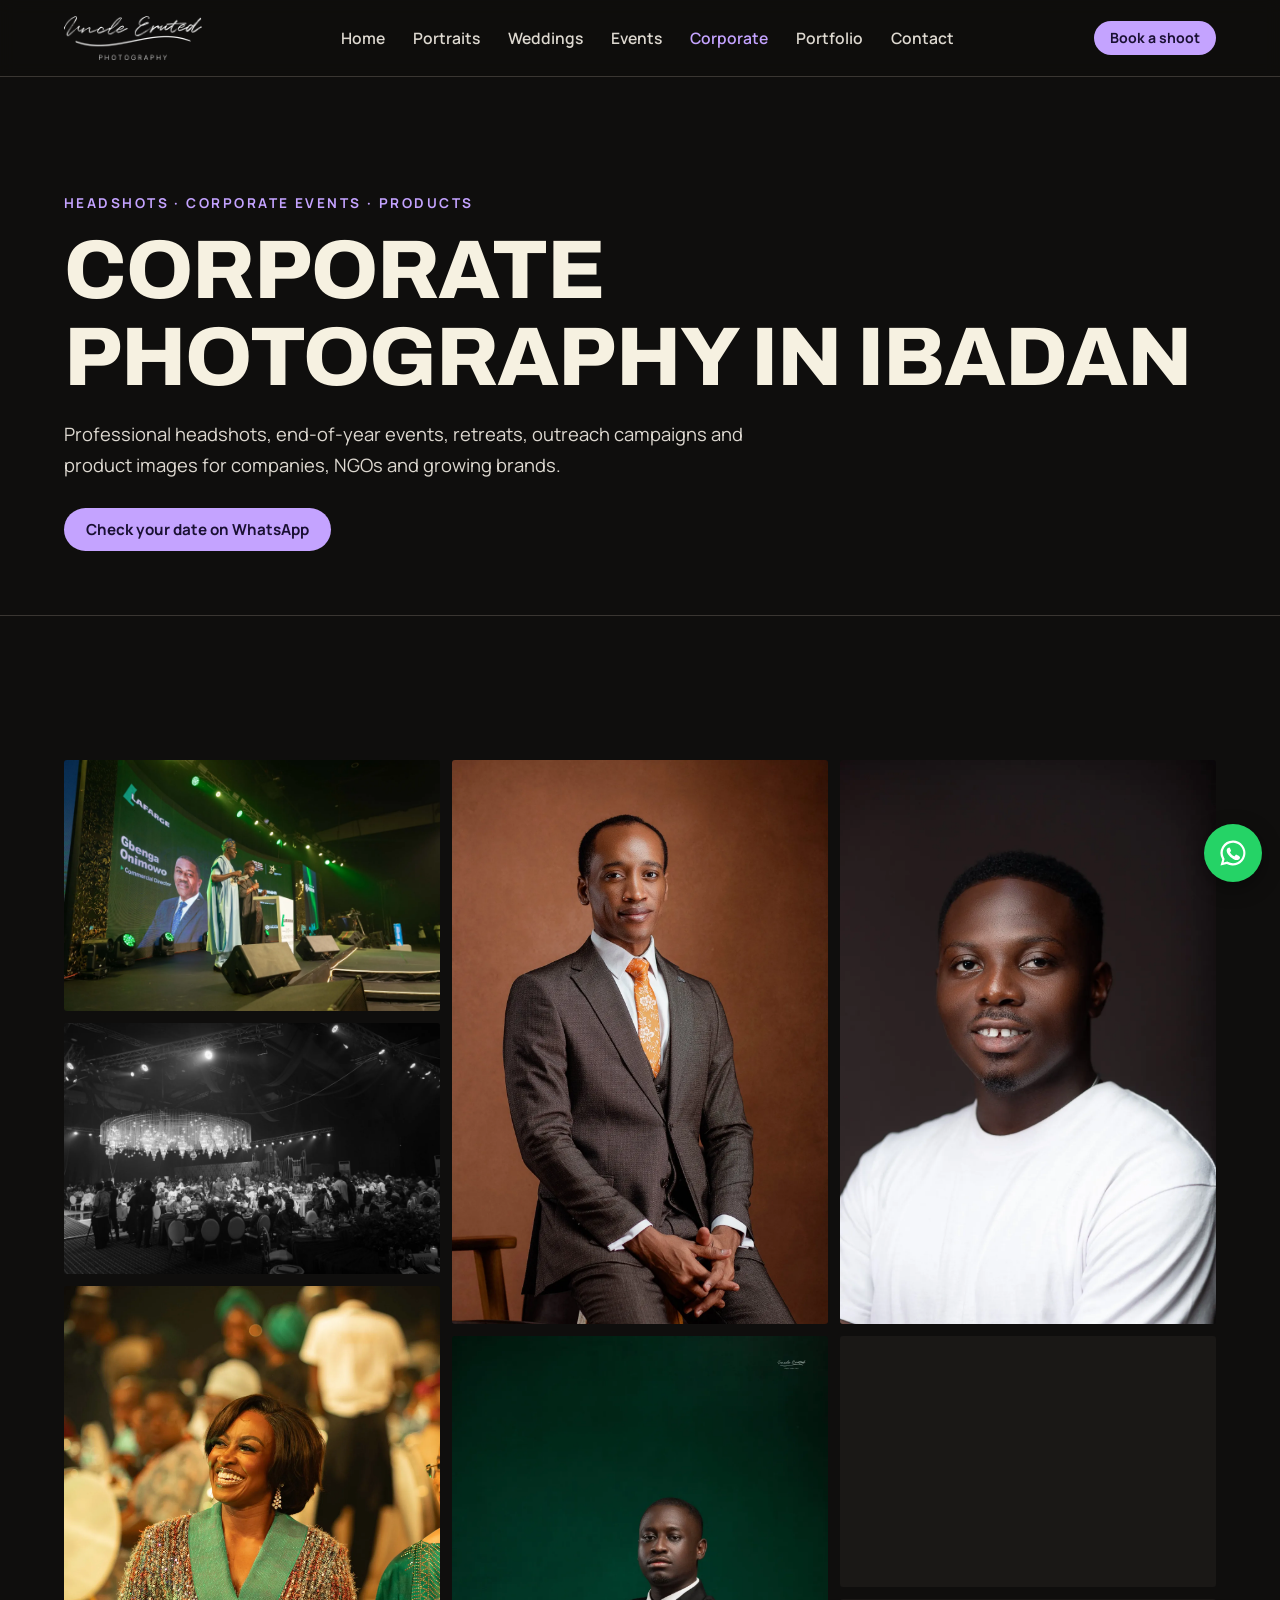
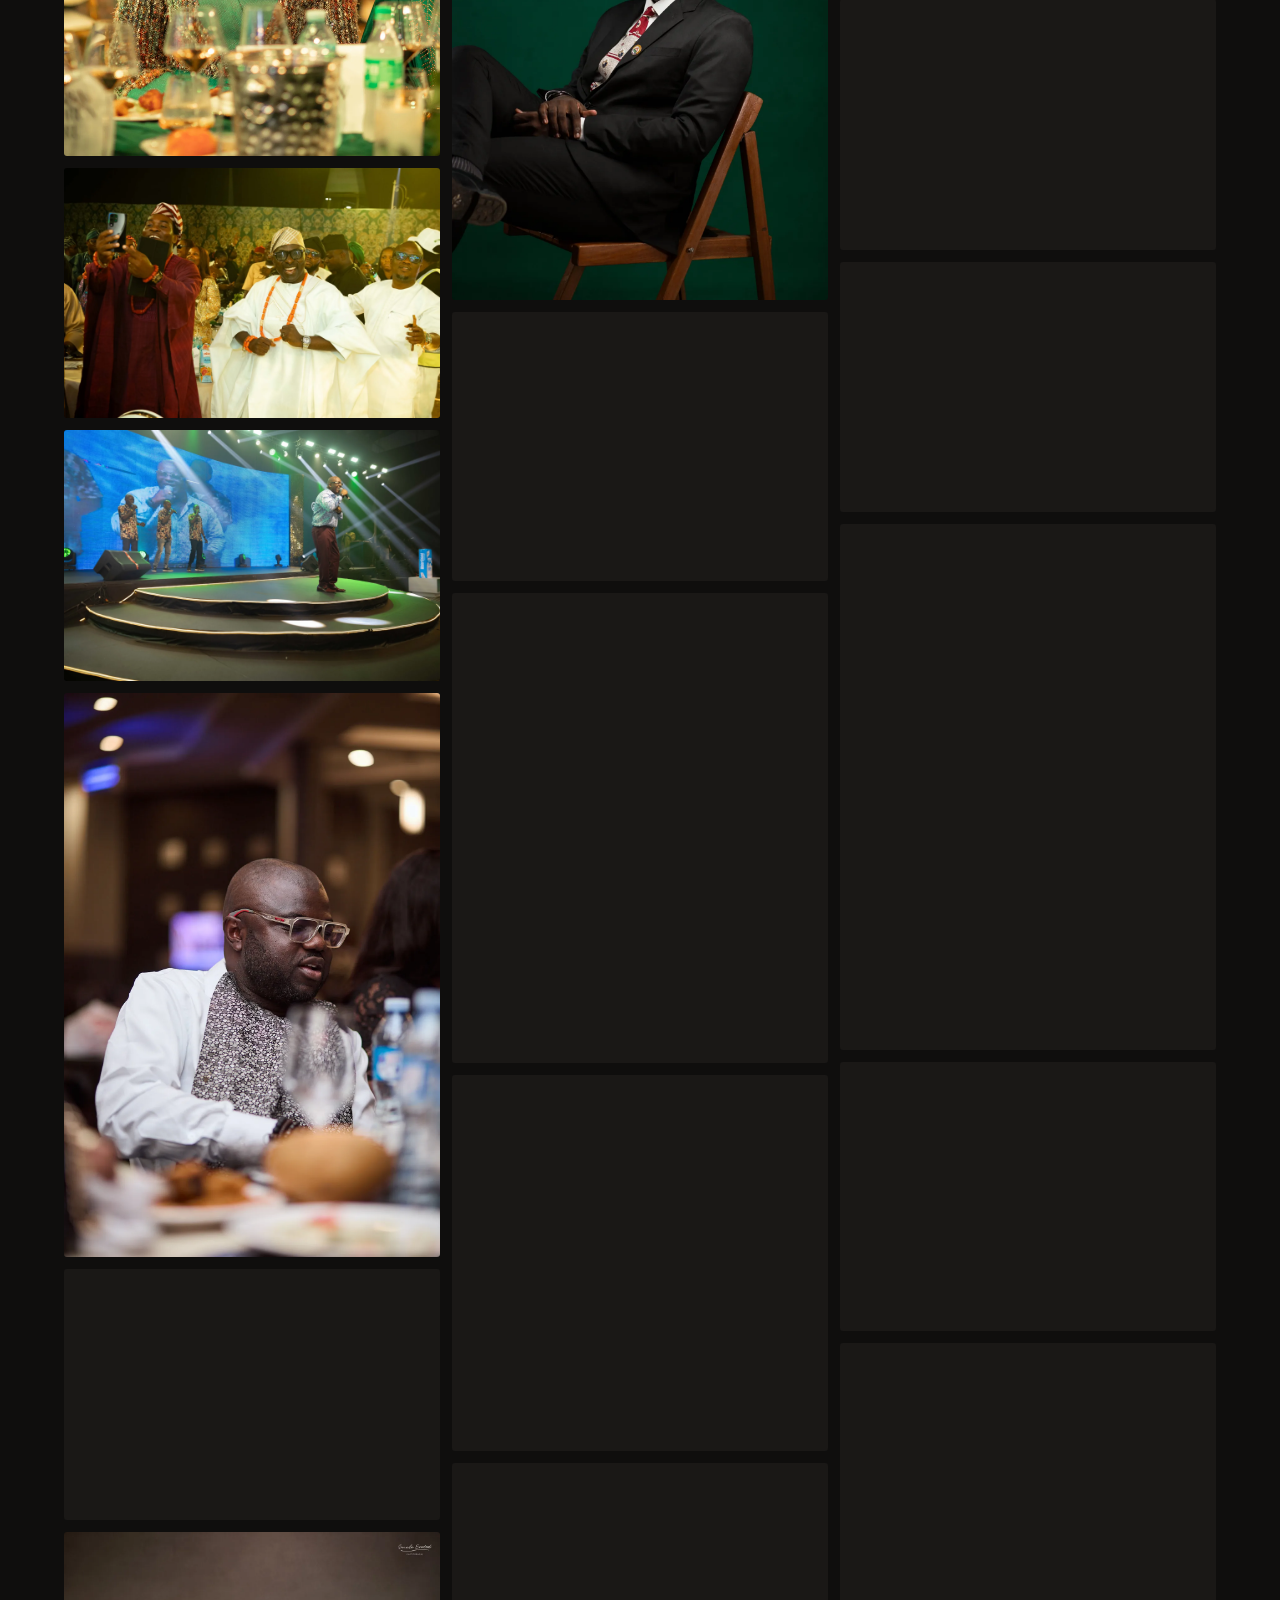
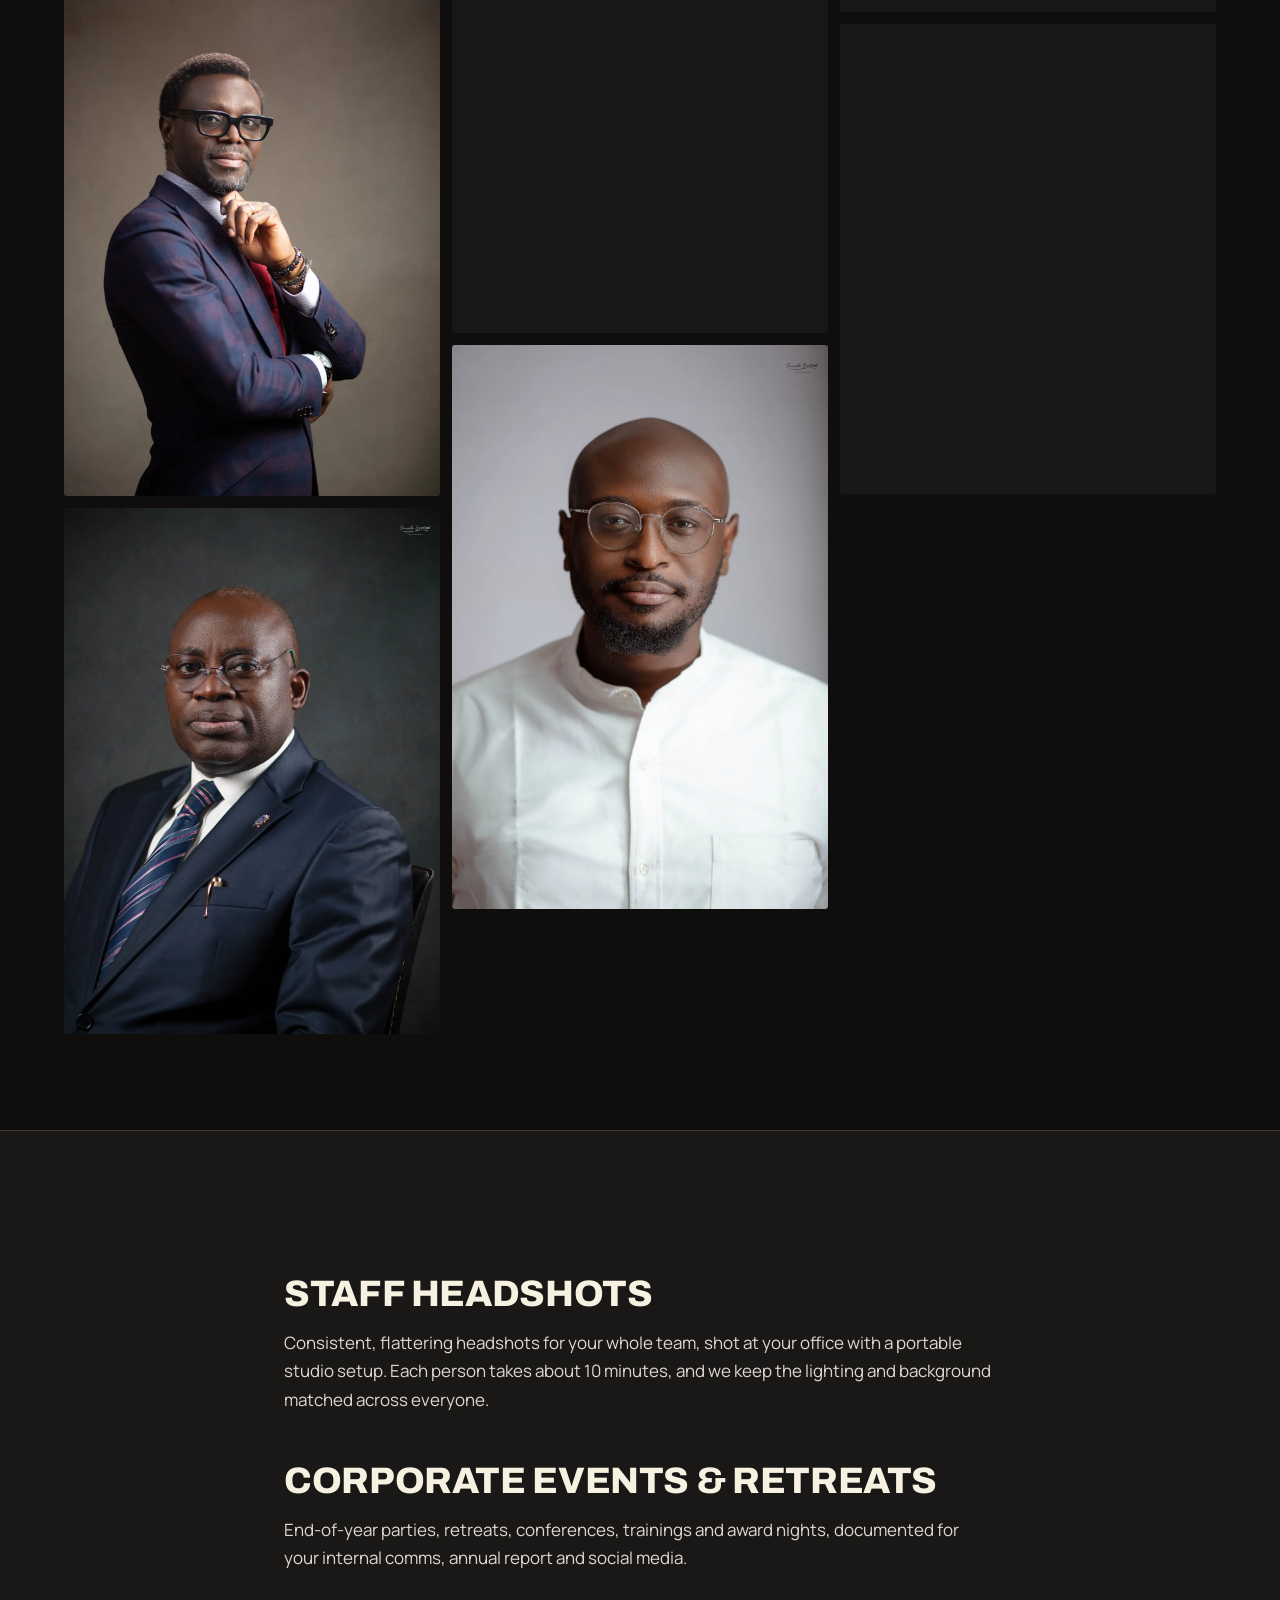
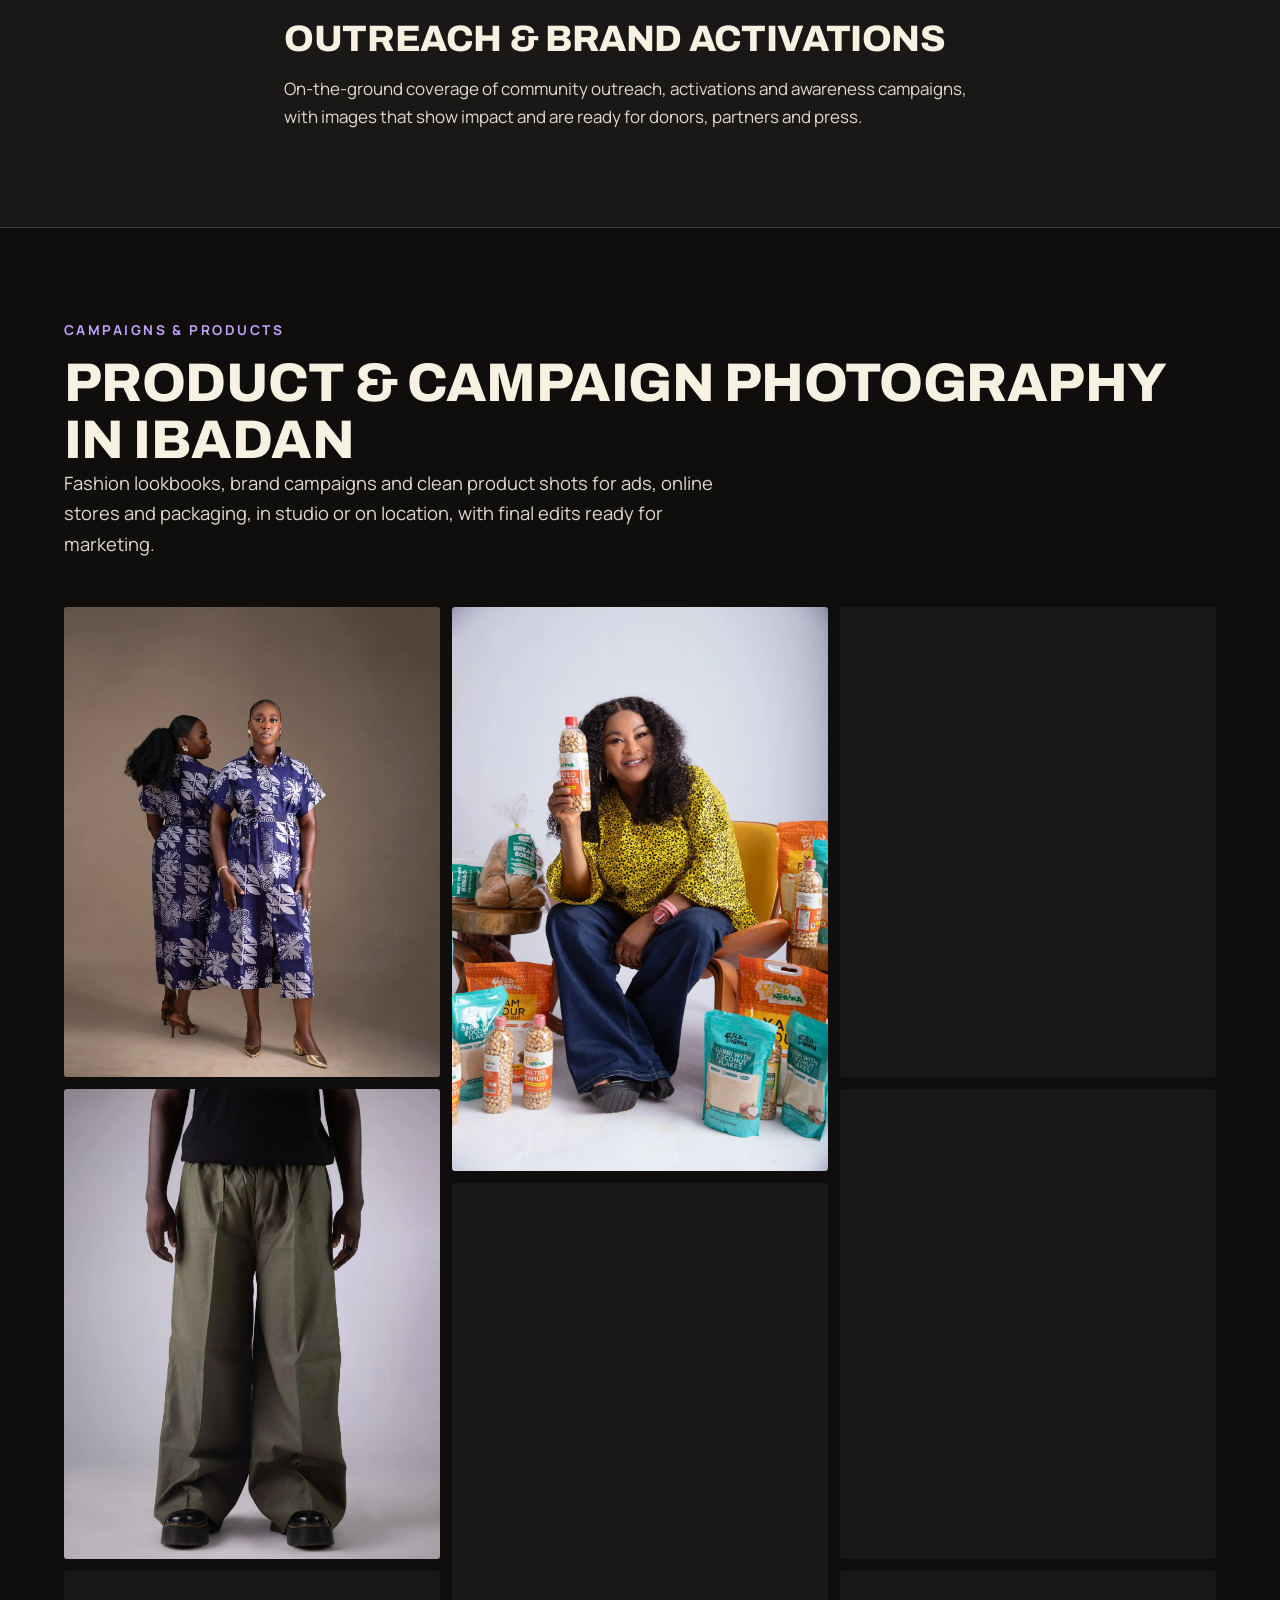
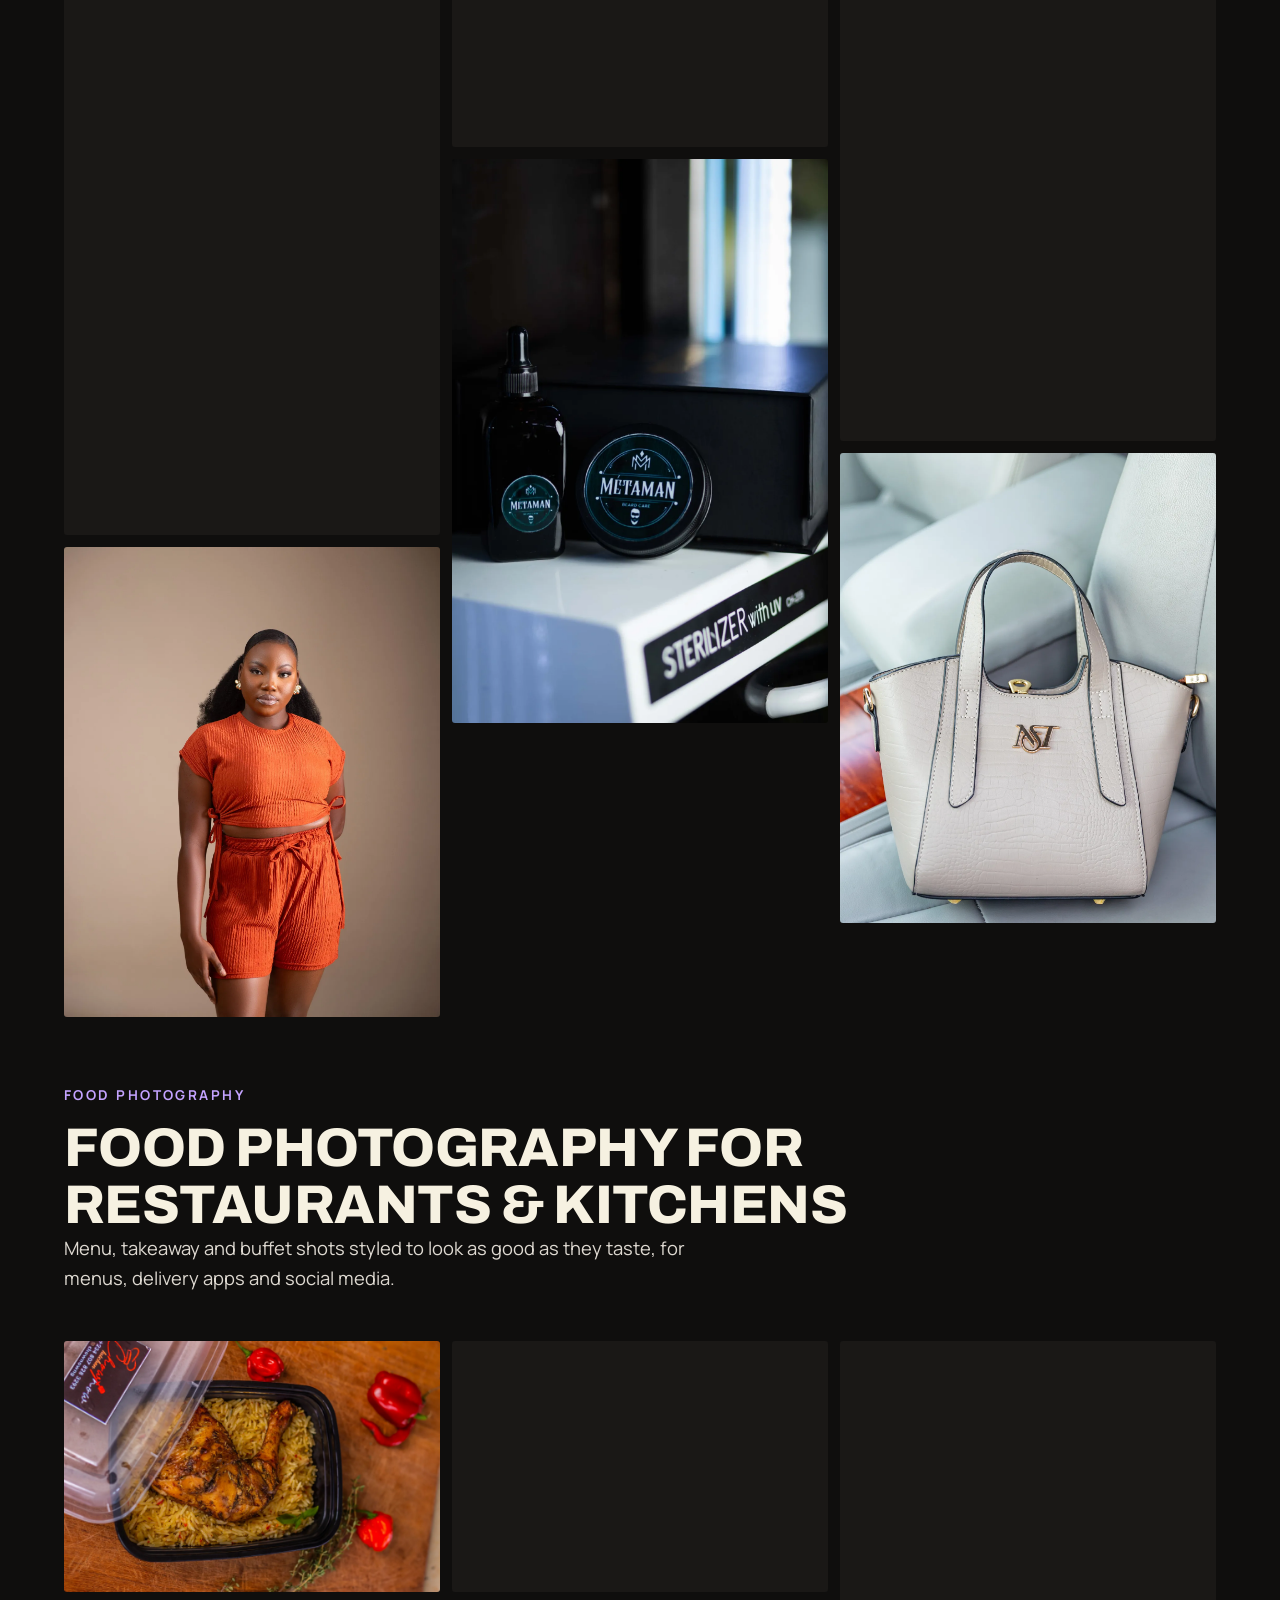
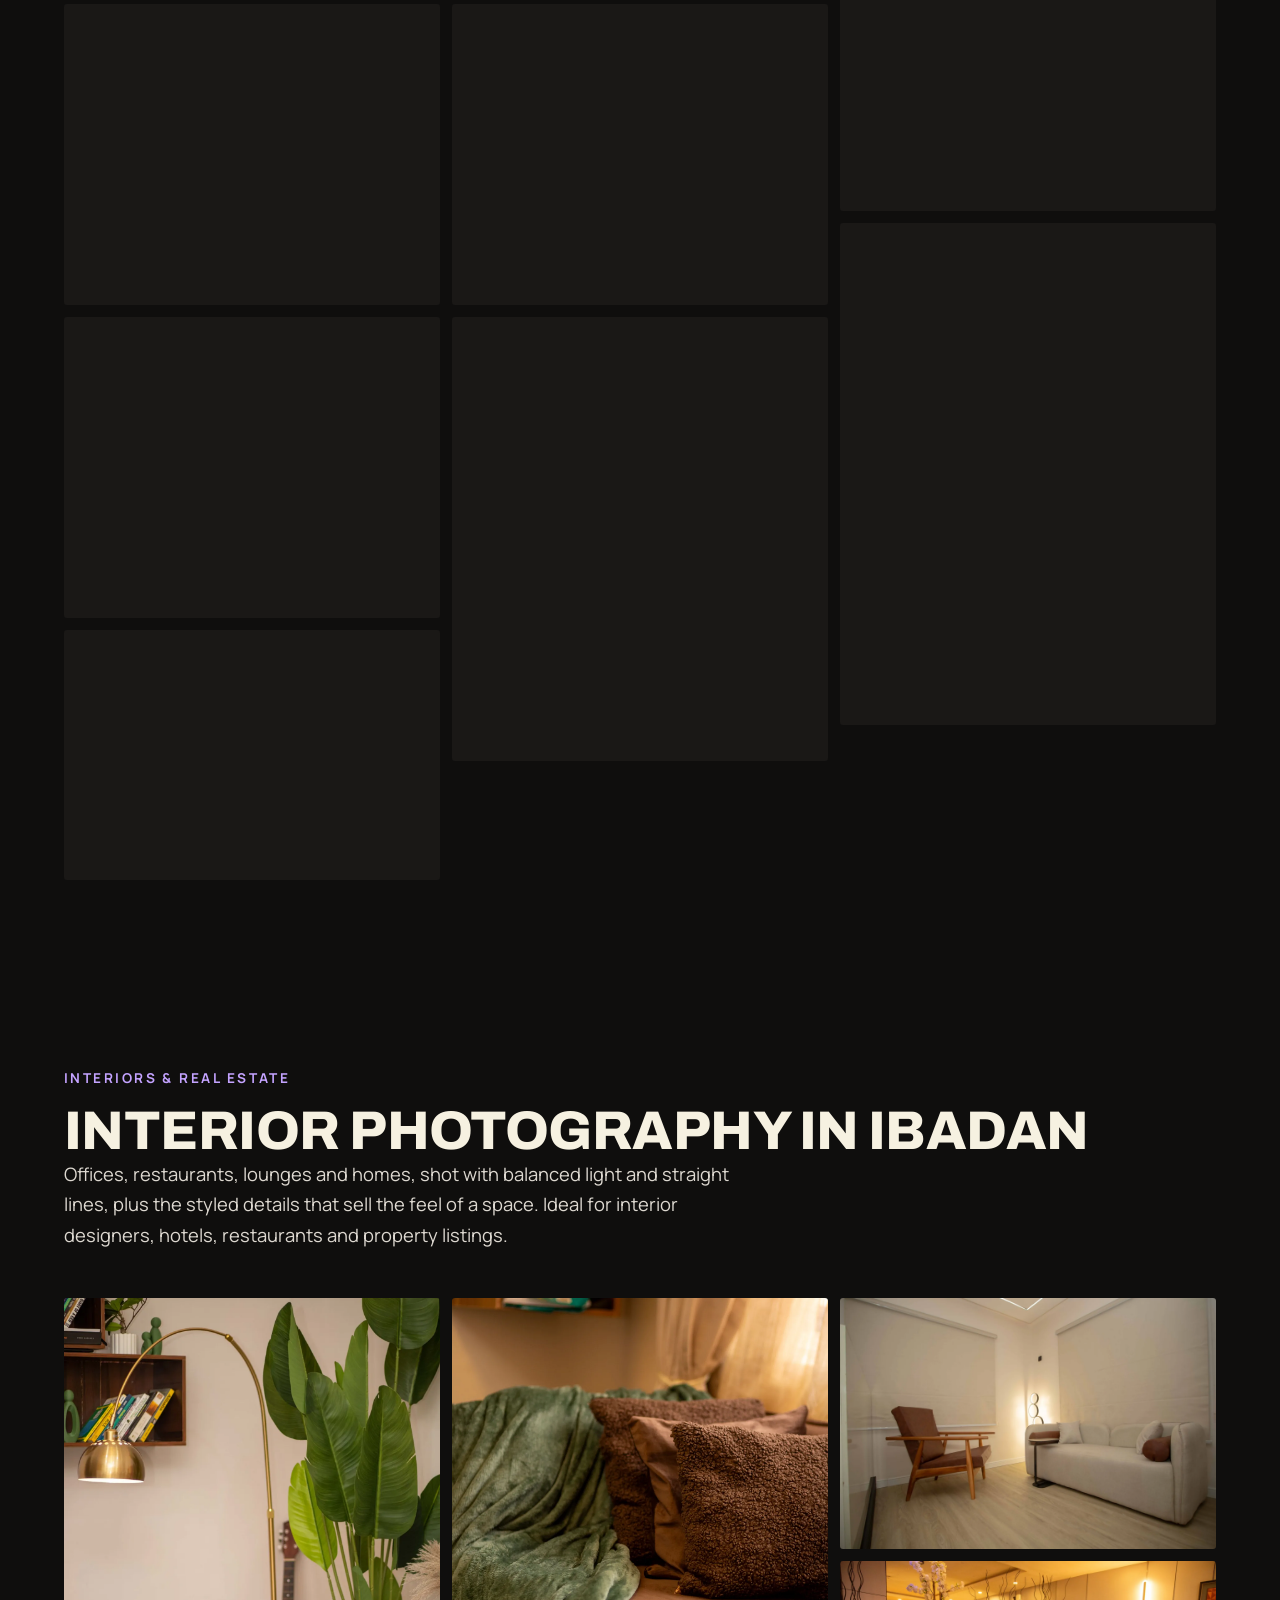
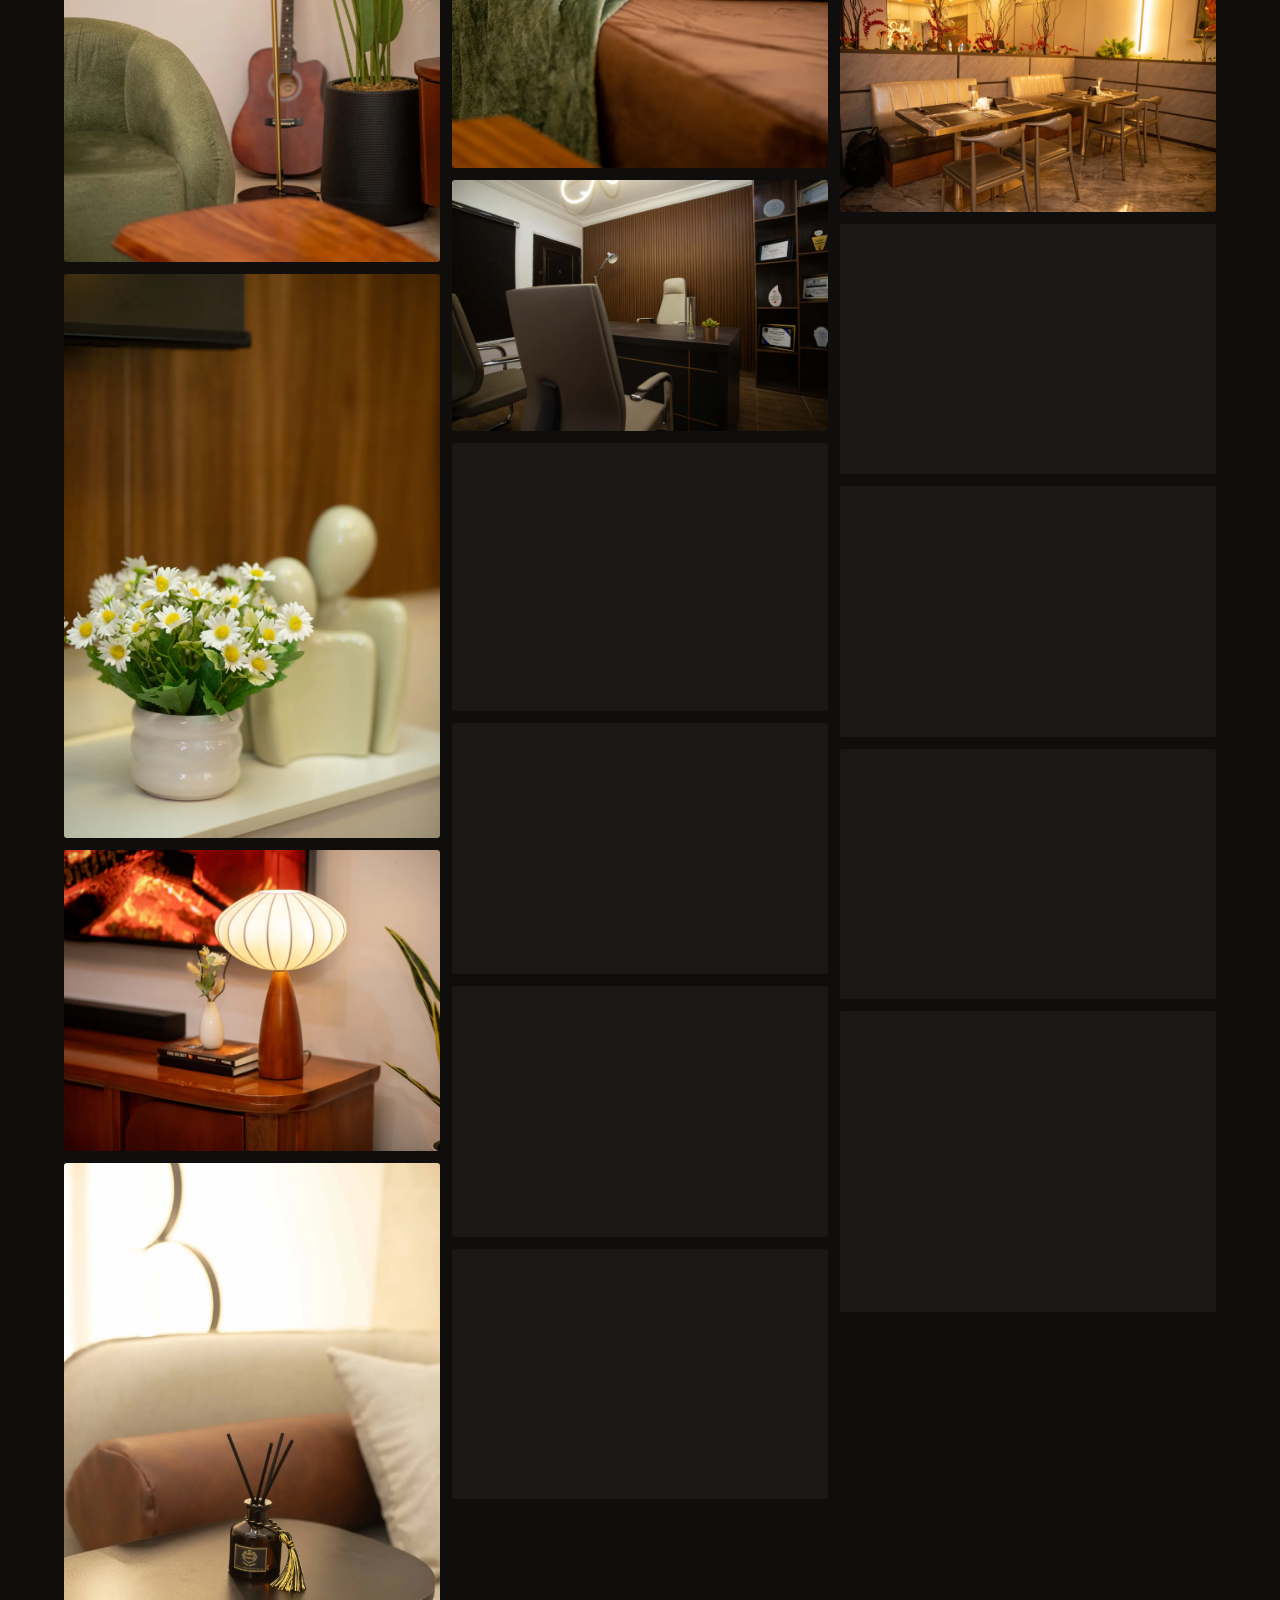
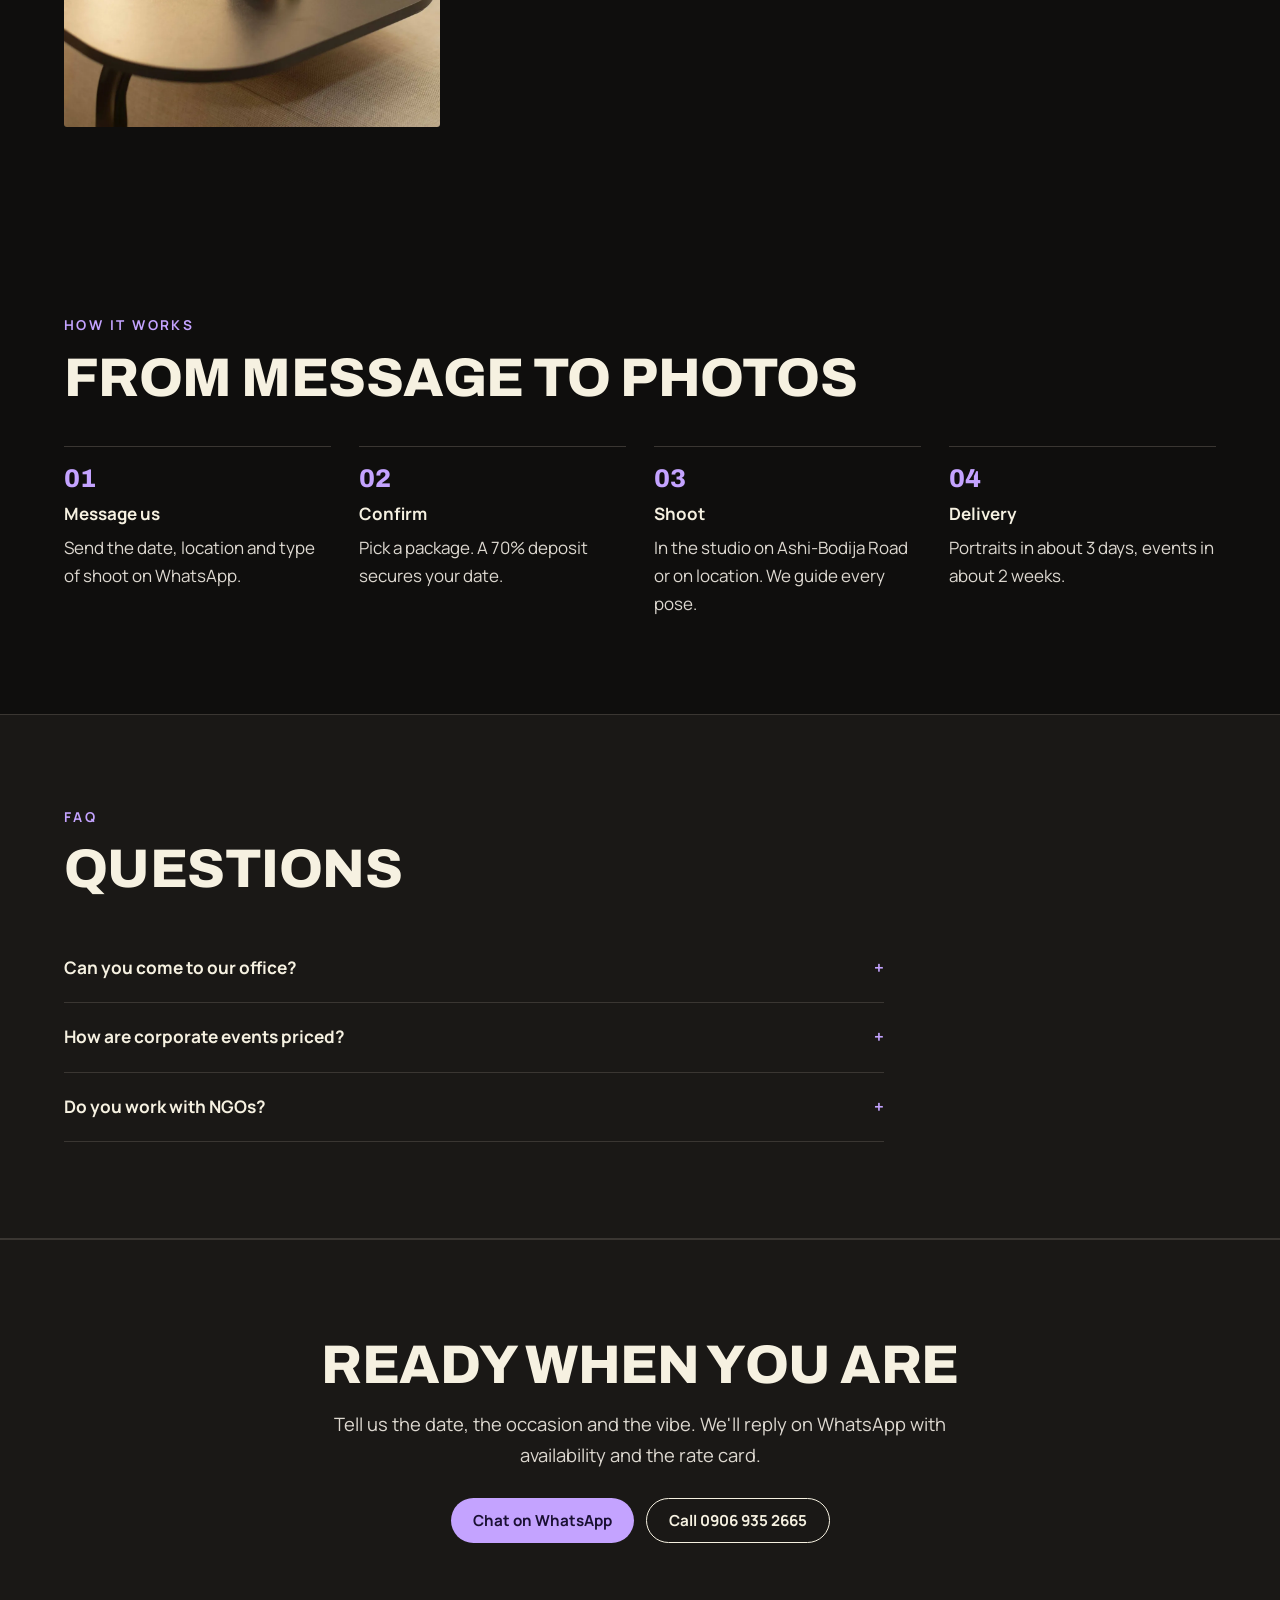
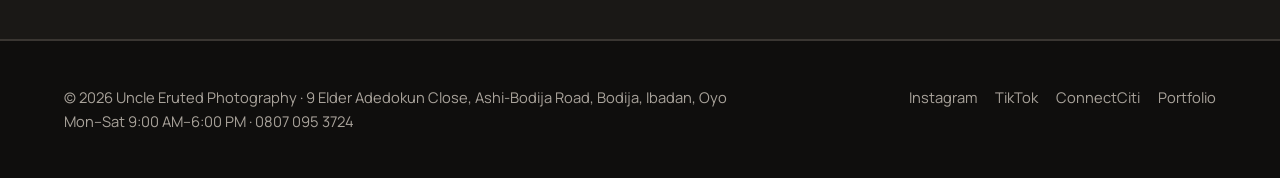
==== commit 9bc96ec6: "Add files via upload" ====
--- a/corporate-photography-ibadan/index.html
+++ b/corporate-photography-ibadan/index.html
@@ -5,16 +5,16 @@
 <meta name="viewport" content="width=device-width, initial-scale=1">
 <title>Corporate Photography &amp; Headshots in Ibadan | Uncle Eruted</title>
 <meta name="description" content="Staff headshots, corporate events, retreats, outreach and product photography for businesses and NGOs in Ibadan, Lagos and Abeokuta.">
-<link rel="canonical" href="https://uncle-eruted.vercel.app/corporate-photography-ibadan/">
+<link rel="canonical" href="https://uncle-eruted-site-2t6c.vercel.app/corporate-photography-ibadan/">
 <meta property="og:type" content="website"><meta property="og:title" content="Corporate Photography &amp; Headshots in Ibadan | Uncle Eruted">
-<meta property="og:description" content="Staff headshots, corporate events, retreats, outreach and product photography for businesses and NGOs in Ibadan, Lagos and Abeokuta."><meta property="og:url" content="https://uncle-eruted.vercel.app/corporate-photography-ibadan/">
-<meta property="og:image" content="https://uncle-eruted.vercel.app/assets/img/og.jpg"><meta name="twitter:card" content="summary_large_image">
+<meta property="og:description" content="Staff headshots, corporate events, retreats, outreach and product photography for businesses and NGOs in Ibadan, Lagos and Abeokuta."><meta property="og:url" content="https://uncle-eruted-site-2t6c.vercel.app/corporate-photography-ibadan/">
+<meta property="og:image" content="https://uncle-eruted-site-2t6c.vercel.app/assets/img/og.jpg"><meta name="twitter:card" content="summary_large_image">
 <link rel="icon" href="/favicon.png">
 <link rel="preload" href="/assets/fonts/Archivo-ExtraBold.woff2" as="font" type="font/woff2" crossorigin>
 <link rel="stylesheet" href="/assets/style.css">
-<script type="application/ld+json">{"@context": "https://schema.org", "@type": "ProfessionalService", "name": "Uncle Eruted Photography", "url": "https://uncle-eruted.vercel.app/", "image": "https://uncle-eruted.vercel.app/assets/img/og.jpg", "logo": "https://uncle-eruted.vercel.app/assets/img/logo-white.png", "telephone": "+2348070953724", "address": {"@type": "PostalAddress", "streetAddress": "9 Elder Adedokun Close, Ashi-Bodija Road, Bodija", "addressLocality": "Ibadan", "addressRegion": "Oyo", "addressCountry": "NG"}, "areaServed": ["Ibadan", "Lagos", "Abeokuta"], "foundingDate": "2021", "openingHoursSpecification": [{"@type": "OpeningHoursSpecification", "dayOfWeek": ["Monday", "Tuesday", "Wednesday", "Thursday", "Friday", "Saturday"], "opens": "09:00", "closes": "18:00"}], "sameAs": ["https://www.instagram.com/uncleeruted_photography", "https://www.tiktok.com/@uncle_eruted", "https://connectciti.com/listing/uncle-eruted-photography"]}</script>
+<script type="application/ld+json">{"@context": "https://schema.org", "@type": "ProfessionalService", "name": "Uncle Eruted Photography", "url": "https://uncle-eruted-site-2t6c.vercel.app/", "image": "https://uncle-eruted-site-2t6c.vercel.app/assets/img/og.jpg", "logo": "https://uncle-eruted-site-2t6c.vercel.app/assets/img/logo-white.png", "telephone": "+2348070953724", "address": {"@type": "PostalAddress", "streetAddress": "9 Elder Adedokun Close, Ashi-Bodija Road, Bodija", "addressLocality": "Ibadan", "addressRegion": "Oyo", "addressCountry": "NG"}, "areaServed": ["Ibadan", "Lagos", "Abeokuta"], "foundingDate": "2021", "openingHoursSpecification": [{"@type": "OpeningHoursSpecification", "dayOfWeek": ["Monday", "Tuesday", "Wednesday", "Thursday", "Friday", "Saturday"], "opens": "09:00", "closes": "18:00"}], "sameAs": ["https://www.instagram.com/uncleeruted_photography", "https://www.tiktok.com/@uncle_eruted", "https://connectciti.com/listing/uncle-eruted-photography"]}</script>
 <script type="application/ld+json">{"@context": "https://schema.org", "@type": "FAQPage", "mainEntity": [{"@type": "Question", "name": "Can you come to our office?", "acceptedAnswer": {"@type": "Answer", "text": "Yes. We bring a portable studio for headshots and set up in any meeting room or open space."}}, {"@type": "Question", "name": "How are corporate events priced?", "acceptedAnswer": {"@type": "Answer", "text": "Corporate events are booked in 4-hour blocks, with extra hours available. Message us for the current corporate rate card."}}, {"@type": "Question", "name": "Do you work with NGOs?", "acceptedAnswer": {"@type": "Answer", "text": "Yes. We cover outreach, programmes and events for NGOs and development organisations."}}]}</script>
-<script type="application/ld+json">{"@context": "https://schema.org", "@type": "BreadcrumbList", "itemListElement": [{"@type": "ListItem", "position": 1, "name": "Home", "item": "https://uncle-eruted.vercel.app/"}, {"@type": "ListItem", "position": 2, "name": "Corporate photography in Ibadan", "item": "https://uncle-eruted.vercel.app/corporate-photography-ibadan/"}]}</script>
+<script type="application/ld+json">{"@context": "https://schema.org", "@type": "BreadcrumbList", "itemListElement": [{"@type": "ListItem", "position": 1, "name": "Home", "item": "https://uncle-eruted-site-2t6c.vercel.app/"}, {"@type": "ListItem", "position": 2, "name": "Corporate photography in Ibadan", "item": "https://uncle-eruted-site-2t6c.vercel.app/corporate-photography-ibadan/"}]}</script>
 </head>
 <body>
 <header class="site-head"><div class="wrap">
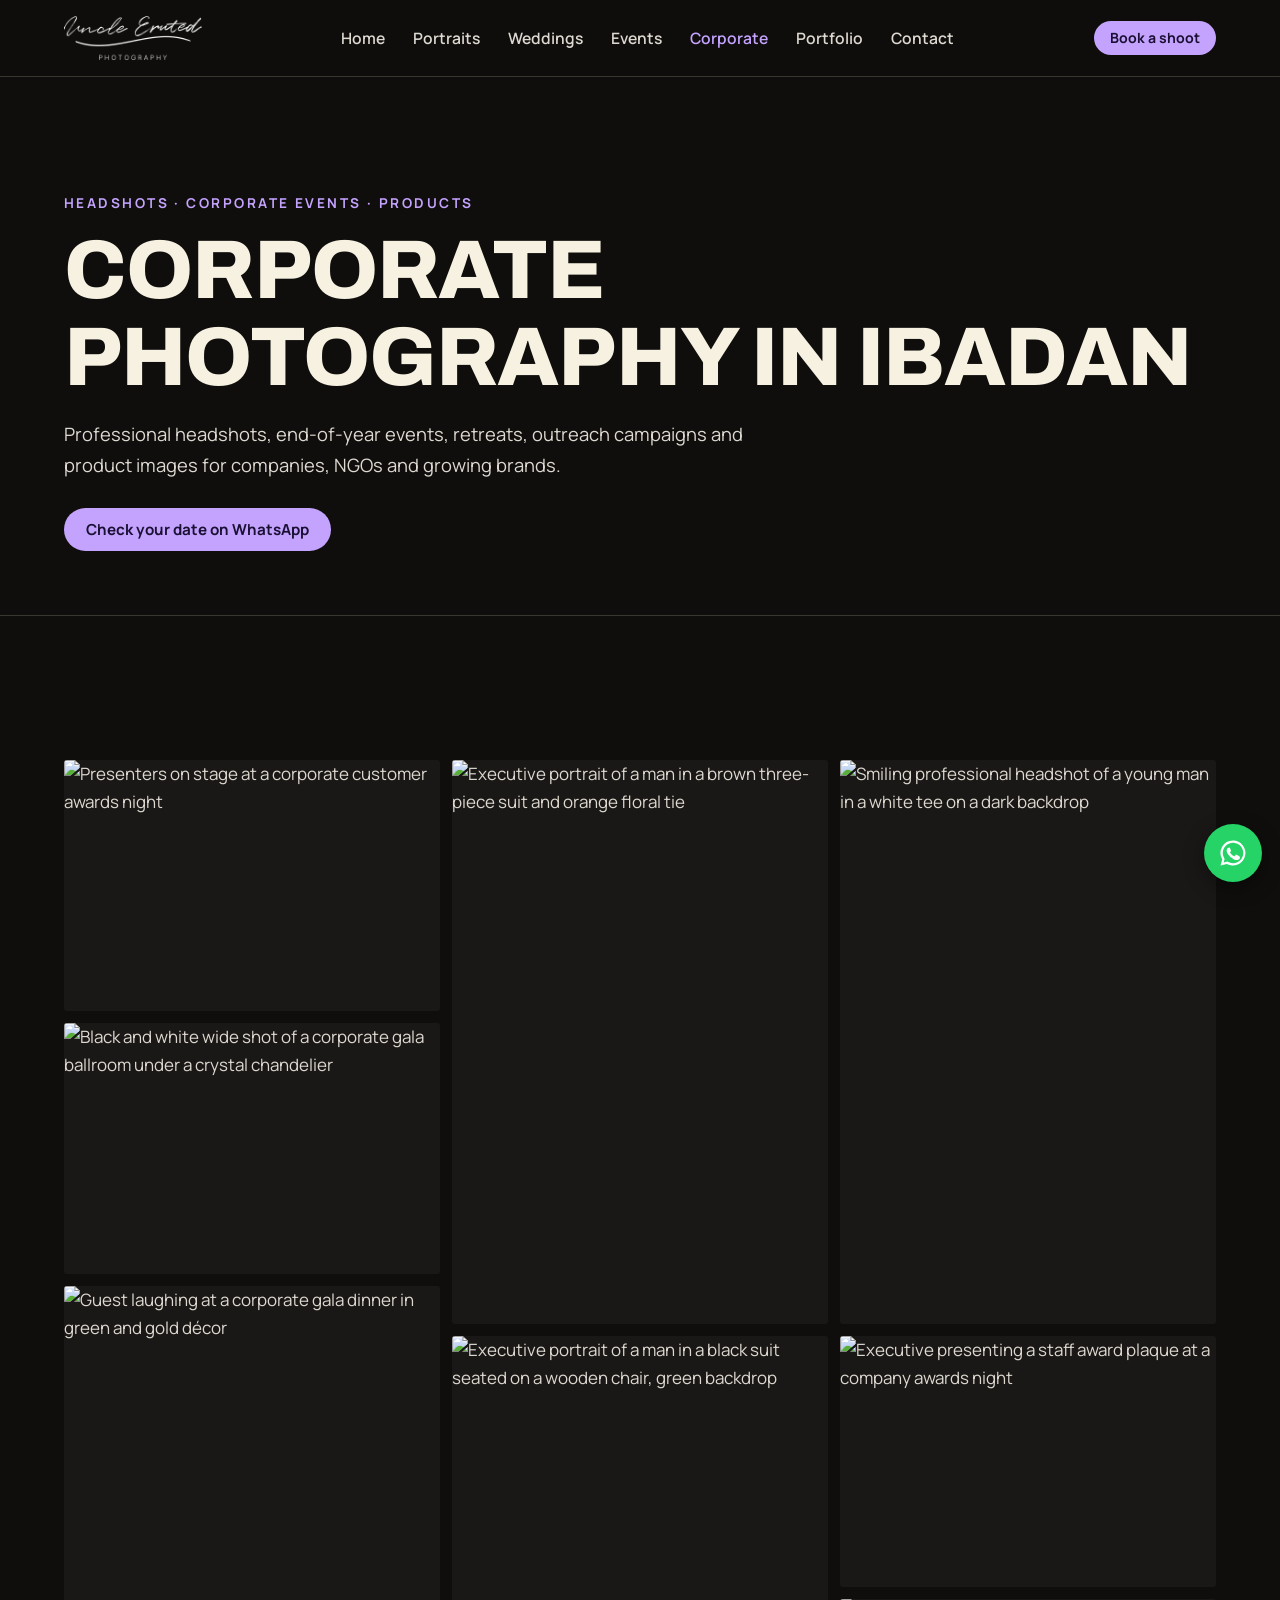
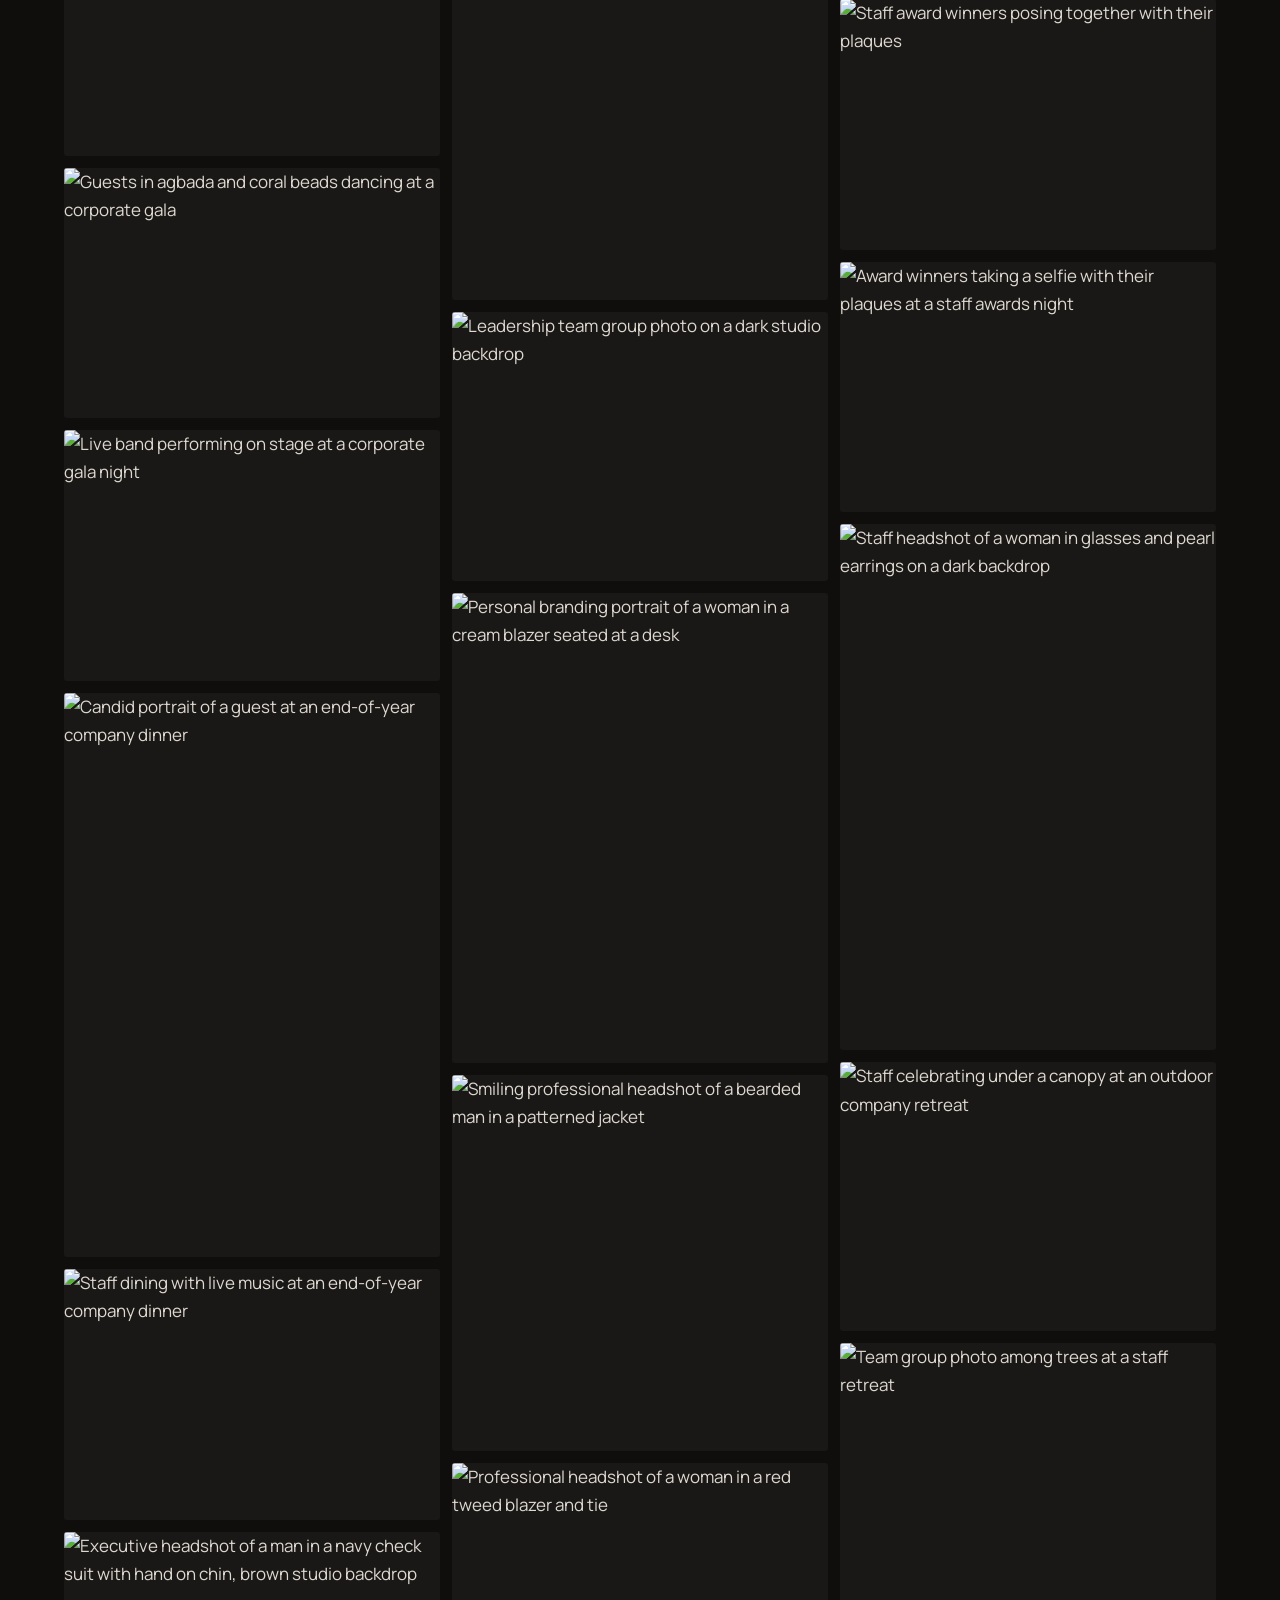
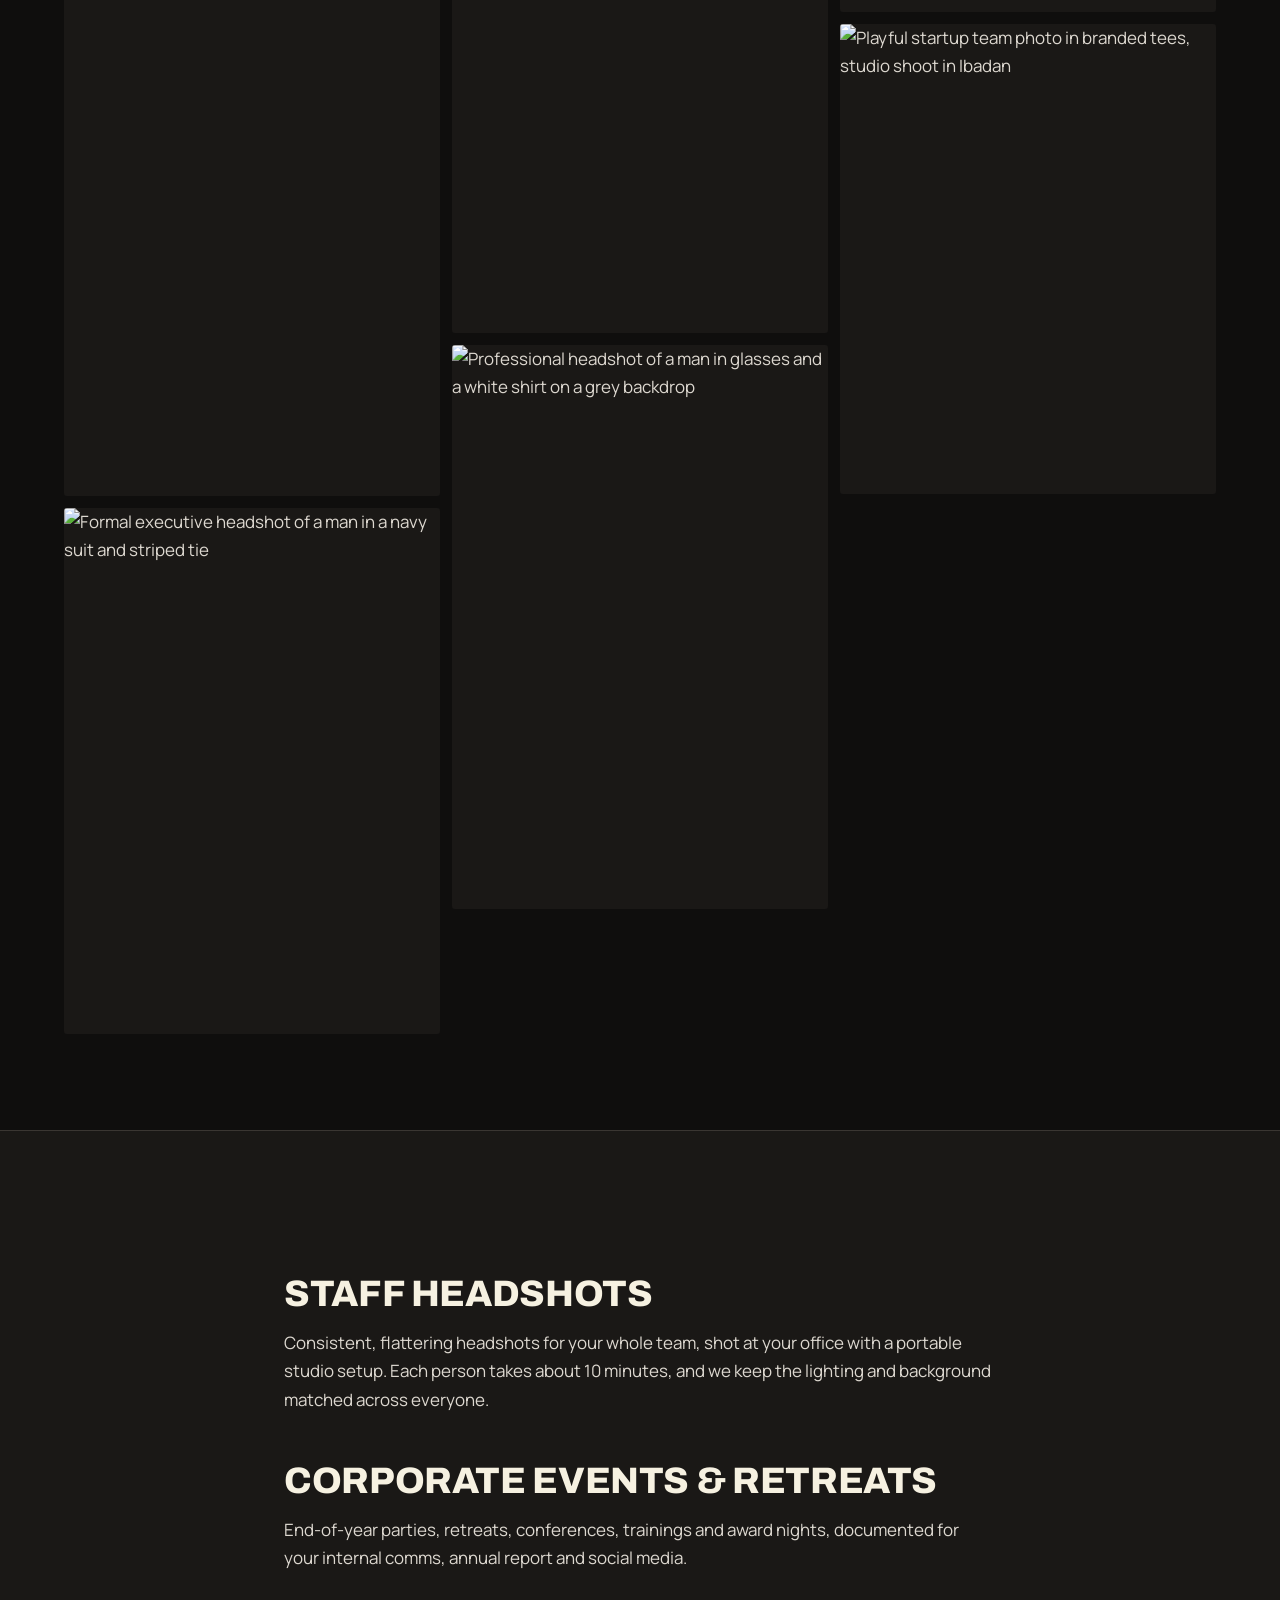
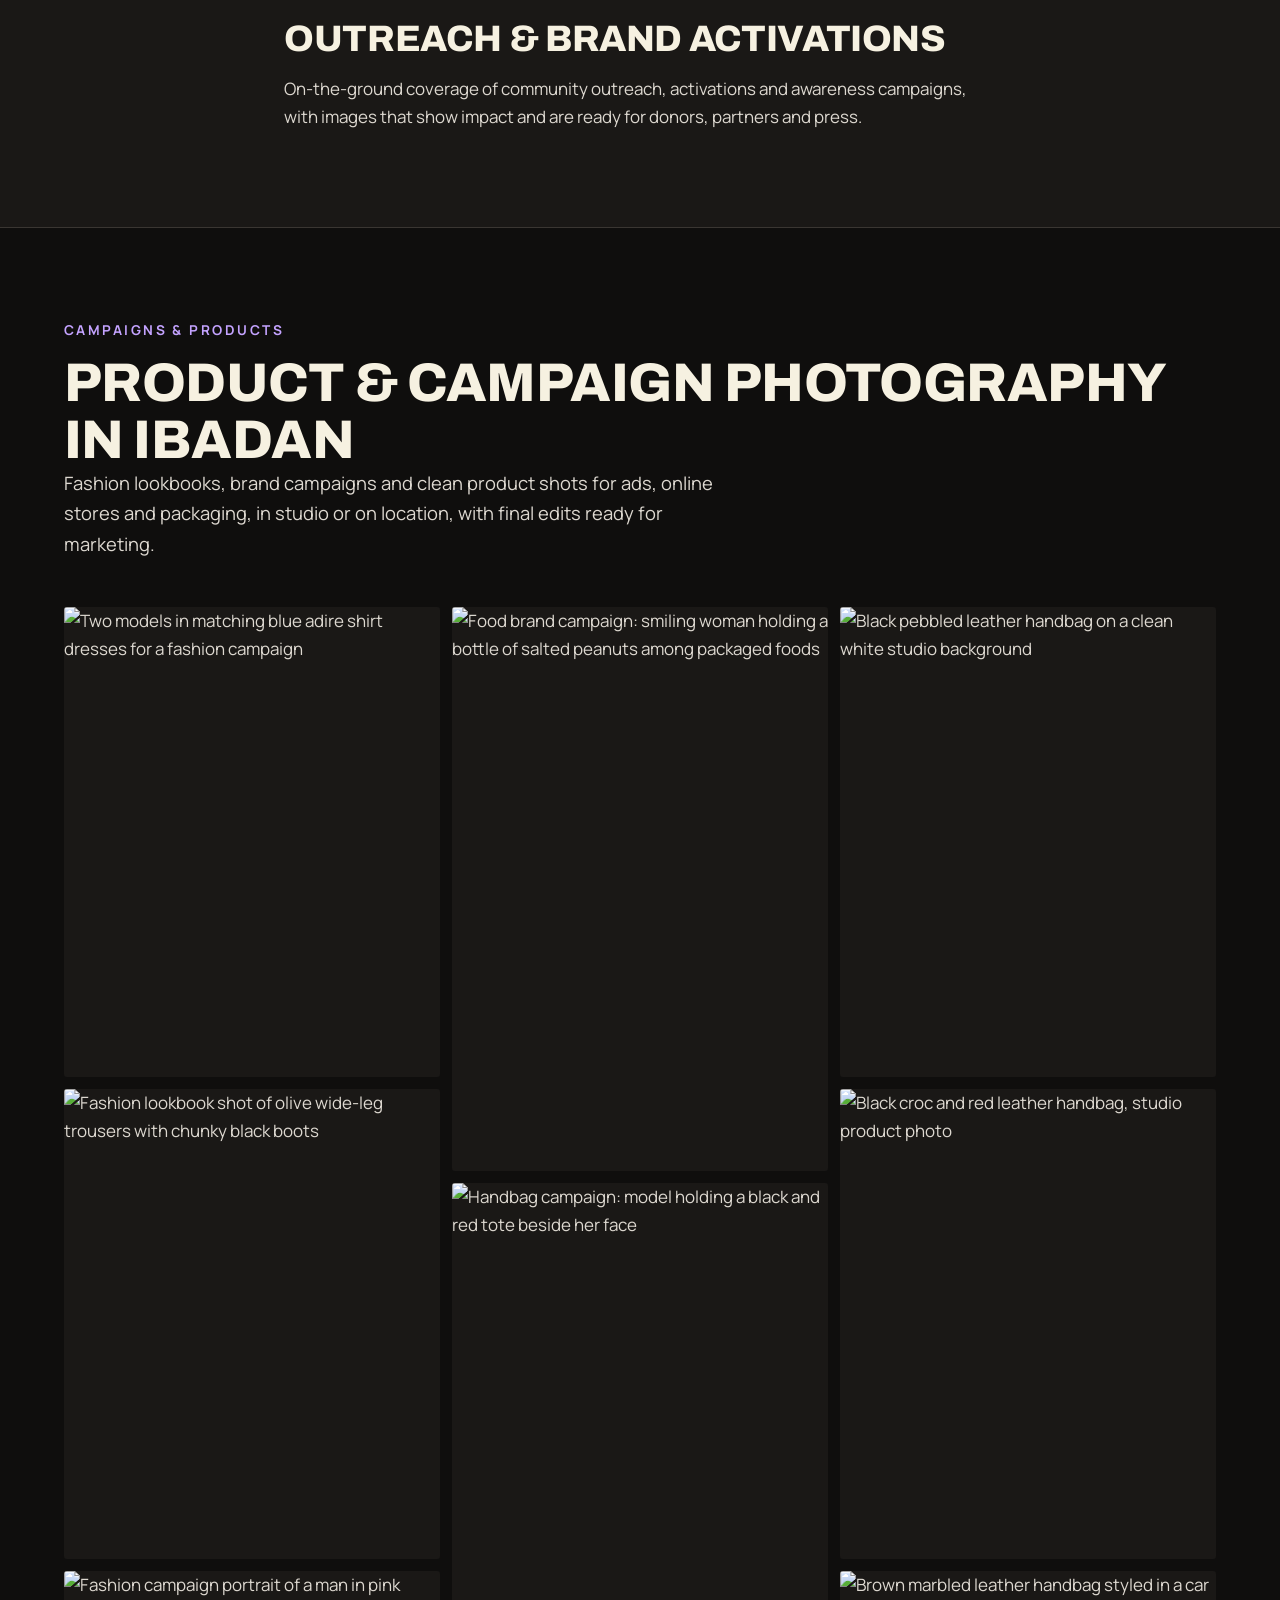
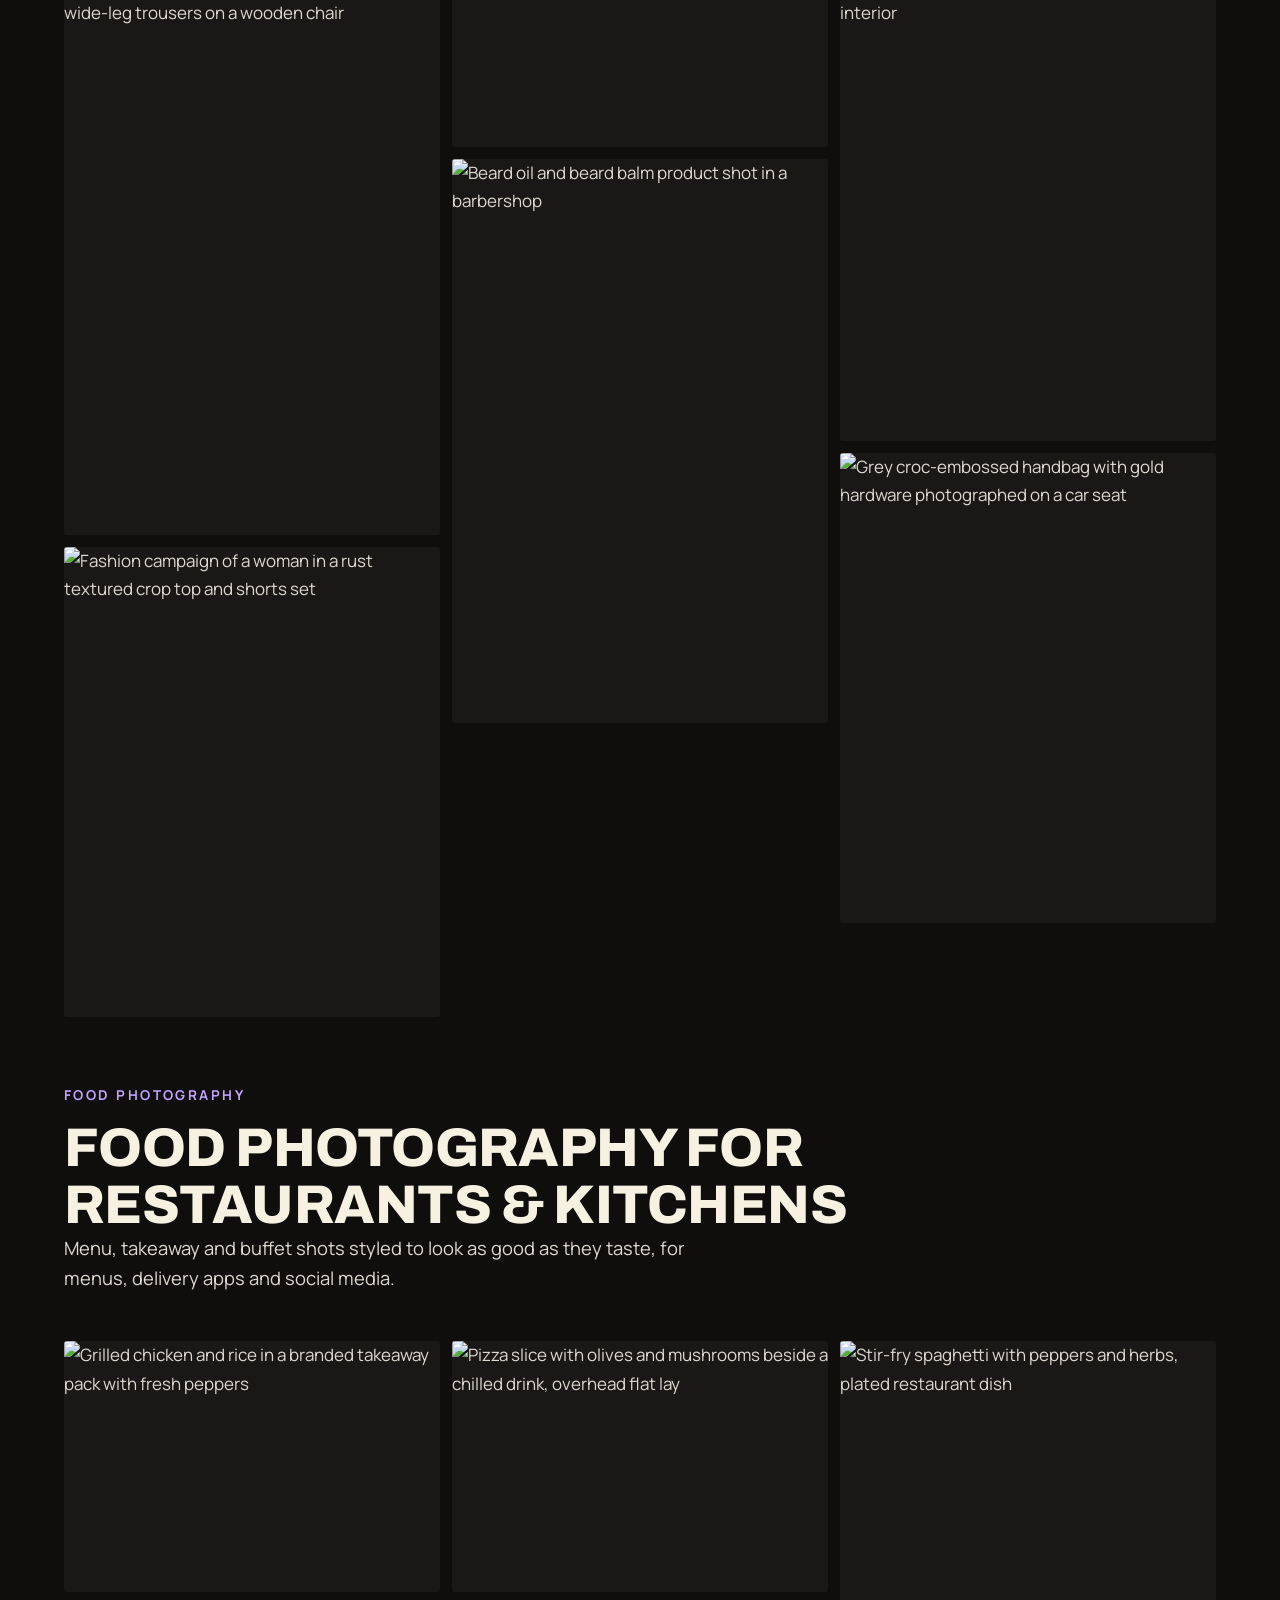
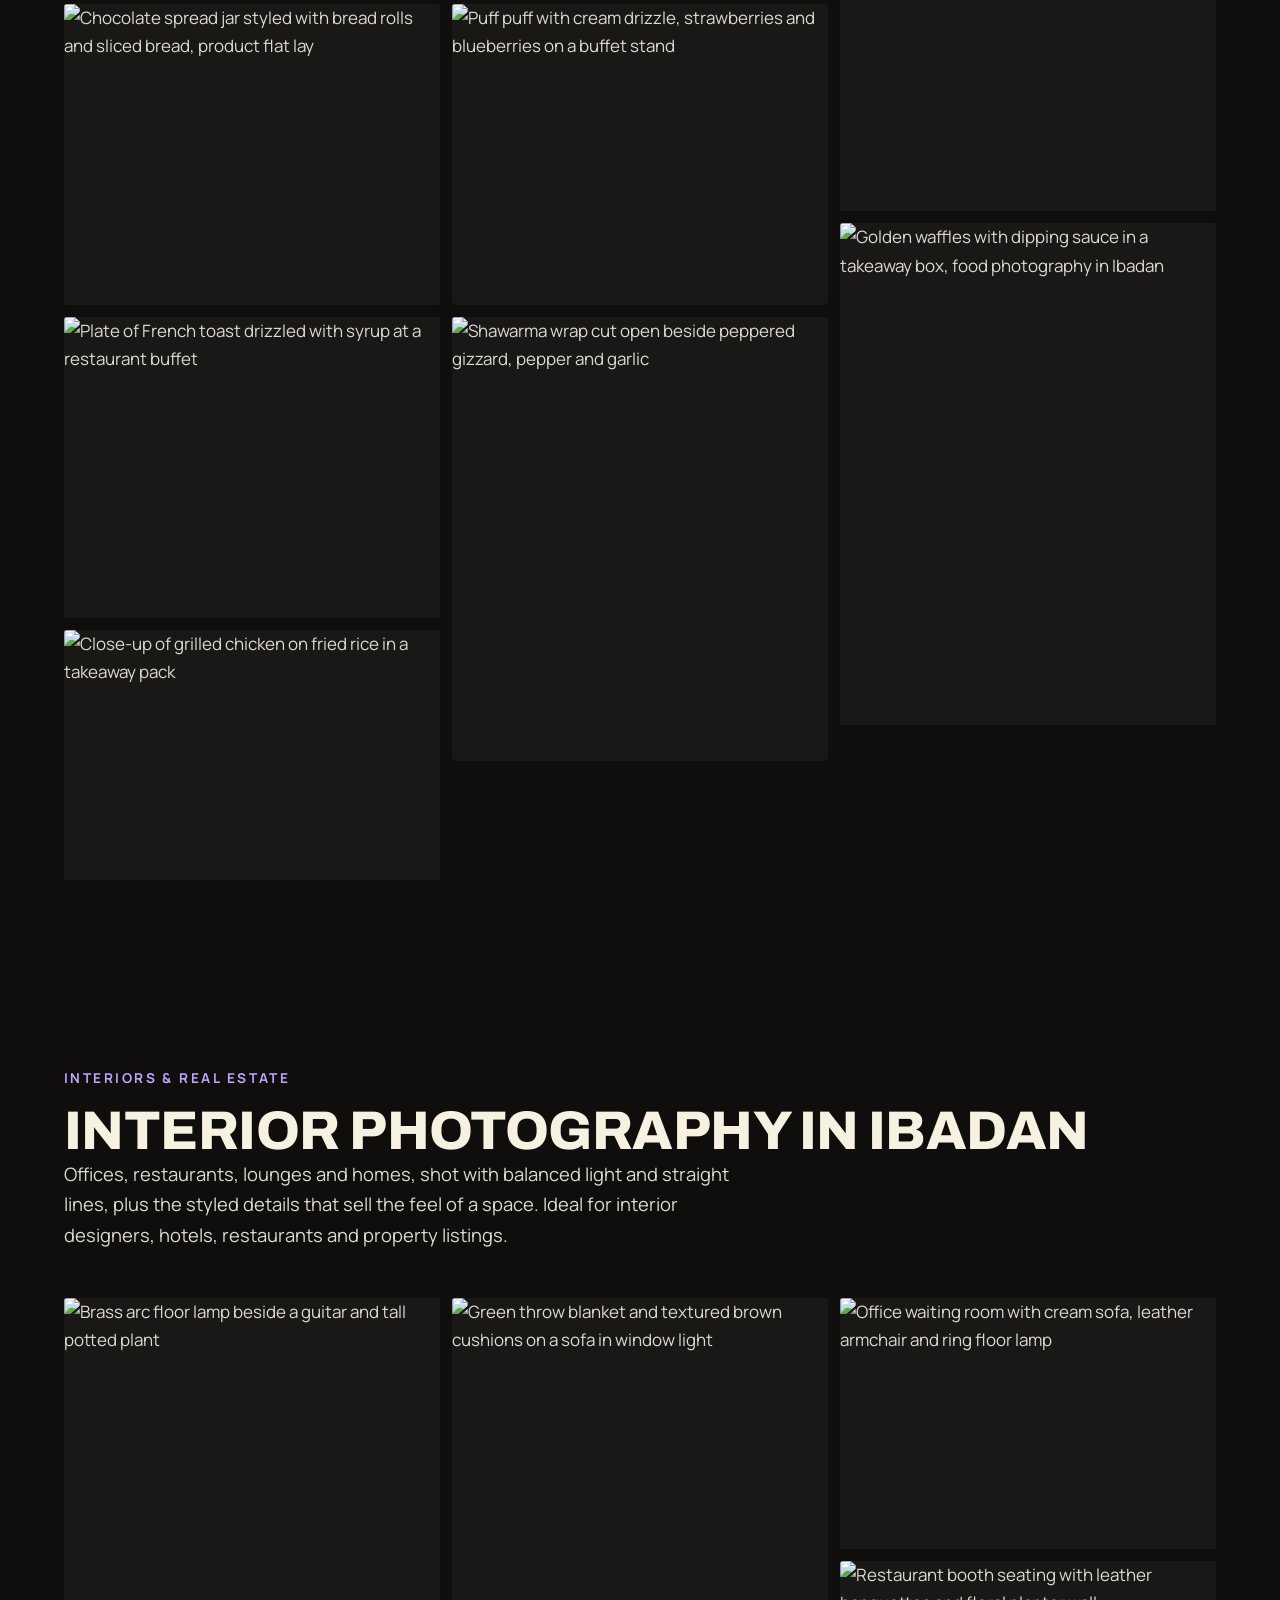
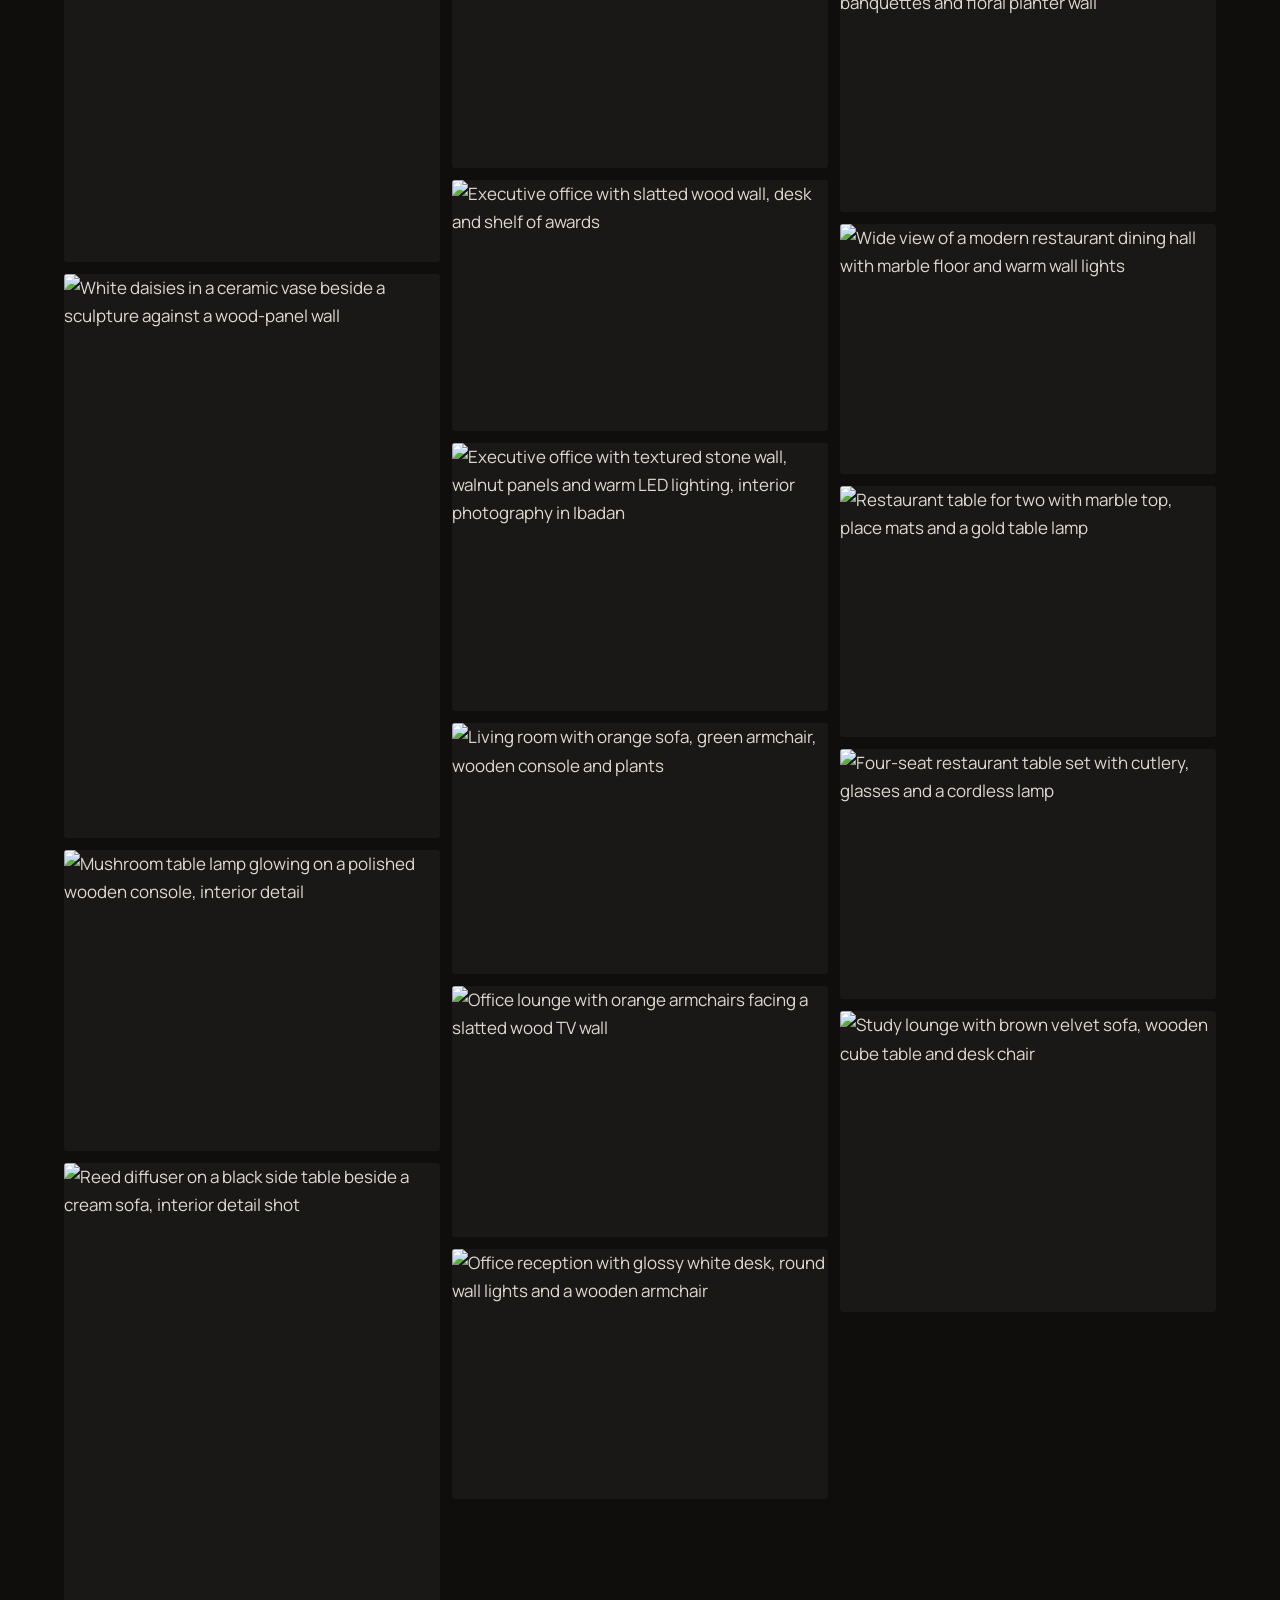
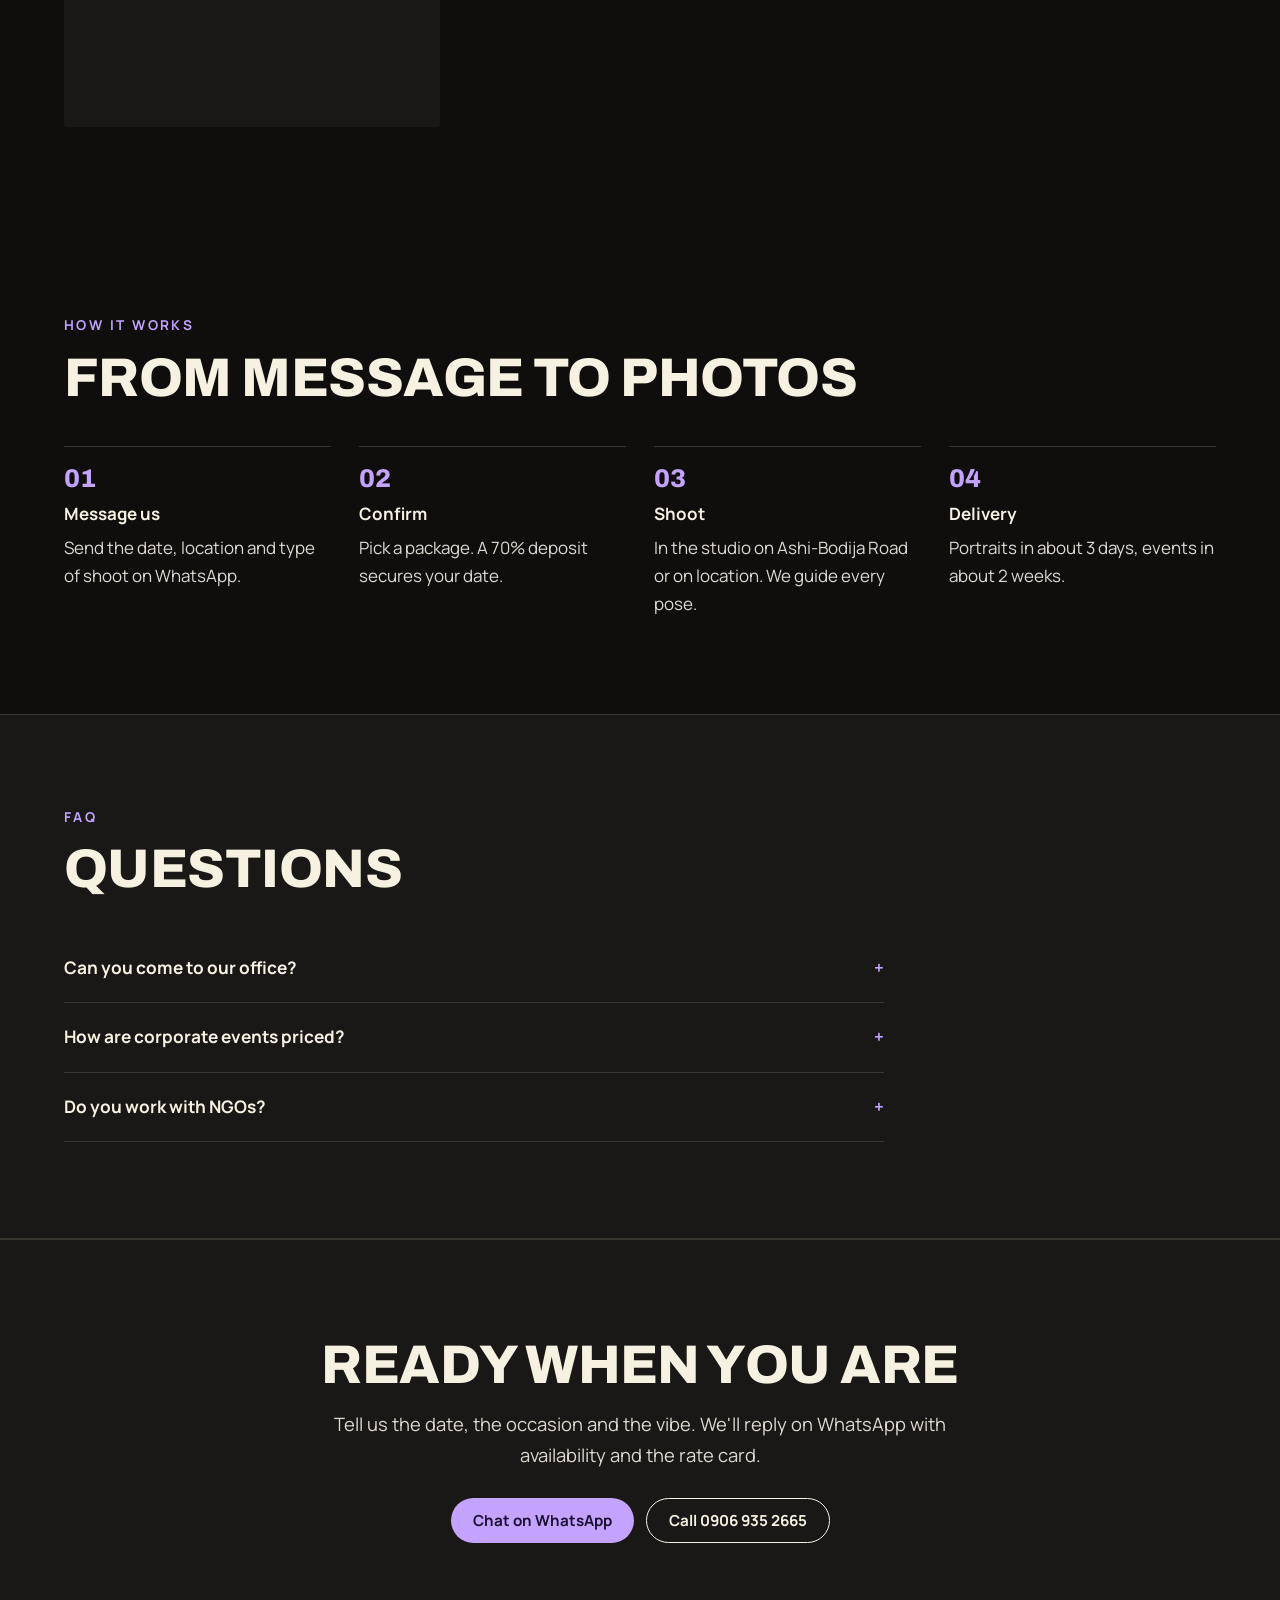
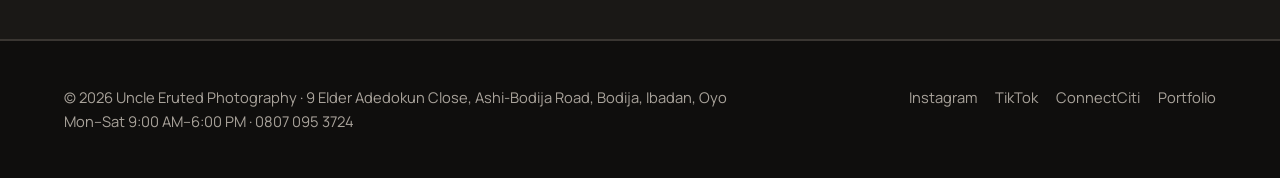
==== commit 96e431b4: "Add files via upload" ====
--- a/corporate-photography-ibadan/index.html
+++ b/corporate-photography-ibadan/index.html
@@ -26,12 +26,12 @@
 <main>
 <section class="page-hero"><div class="wrap"><span class="eyebrow">Headshots · Corporate events · Products</span><h1>Corporate photography in Ibadan</h1><p class="lede">Professional headshots, end-of-year events, retreats, outreach campaigns and product images for companies, NGOs and growing brands.</p>
 <p style="margin-top:28px"><a class="btn" href="https://wa.me/2348070953724?text=Hi%20Uncle%20Eruted%2C%20I%27d%20like%20to%20book%20a%20shoot" target="_blank" rel="noopener">Check your date on WhatsApp</a></p></div></section>
-<section><div class="wrap"><div class="gallery"><figure data-cat="corporate"><img src="/assets/img/corporate/corporate-awards-night-presenters-on-stage.webp" alt="Presenters on stage at a corporate customer awards night" width="1800" height="1200" loading="lazy" decoding="async"></figure><figure data-cat="corporate"><img src="/assets/img/corporate/corporate-gala-ballroom-chandelier-black-and-white.webp" alt="Black and white wide shot of a corporate gala ballroom under a crystal chandelier" width="1800" height="1200" loading="lazy" decoding="async"></figure><figure data-cat="corporate"><img src="/assets/img/corporate/corporate-gala-guest-smiling.webp" alt="Guest laughing at a corporate gala dinner in green and gold décor" width="1440" height="1800" loading="lazy" decoding="async"></figure><figure data-cat="corporate"><img src="/assets/img/corporate/corporate-gala-guests-celebrating-agbada.webp" alt="Guests in agbada and coral beads dancing at a corporate gala" width="1800" height="1200" loading="lazy" decoding="async"></figure><figure data-cat="corporate"><img src="/assets/img/corporate/corporate-gala-live-band-performance.webp" alt="Live band performing on stage at a corporate gala night" width="1800" height="1200" loading="lazy" decoding="async"></figure><figure data-cat="corporate"><img src="/assets/img/corporate/end-of-year-dinner-guest-candid.webp" alt="Candid portrait of a guest at an end-of-year company dinner" width="1200" height="1800" loading="lazy" decoding="async"></figure><figure data-cat="corporate"><img src="/assets/img/corporate/end-of-year-staff-dinner.webp" alt="Staff dining with live music at an end-of-year company dinner" width="1800" height="1200" loading="lazy" decoding="async"></figure><figure data-cat="corporate"><img src="/assets/img/corporate/executive-headshot-navy-suit-brown-backdrop.webp" alt="Executive headshot of a man in a navy check suit with hand on chin, brown studio backdrop" width="1200" height="1800" loading="lazy" decoding="async"></figure><figure data-cat="corporate"><img src="/assets/img/corporate/executive-headshot-navy-suit-seated.webp" alt="Formal executive headshot of a man in a navy suit and striped tie" width="1286" height="1800" loading="lazy" decoding="async"></figure><figure data-cat="corporate"><img src="/assets/img/corporate/executive-portrait-brown-suit-orange-tie.webp" alt="Executive portrait of a man in a brown three-piece suit and orange floral tie" width="1200" height="1800" loading="lazy" decoding="async"></figure><figure data-cat="corporate"><img src="/assets/img/corporate/executive-portrait-green-backdrop-seated.webp" alt="Executive portrait of a man in a black suit seated on a wooden chair, green backdrop" width="1200" height="1800" loading="lazy" decoding="async"></figure><figure data-cat="corporate"><img src="/assets/img/corporate/leadership-team-group-headshot.webp" alt="Leadership team group photo on a dark studio backdrop" width="1800" height="1286" loading="lazy" decoding="async"></figure><figure data-cat="corporate"><img src="/assets/img/corporate/personal-branding-portrait-cream-blazer.webp" alt="Personal branding portrait of a woman in a cream blazer seated at a desk" width="1439" height="1800" loading="lazy" decoding="async"></figure><figure data-cat="corporate"><img src="/assets/img/corporate/professional-headshot-grey-backdrop-smiling.webp" alt="Smiling professional headshot of a bearded man in a patterned jacket" width="1800" height="1800" loading="lazy" decoding="async"></figure><figure data-cat="corporate"><img src="/assets/img/corporate/professional-headshot-red-blazer.webp" alt="Professional headshot of a woman in a red tweed blazer and tie" width="1440" height="1800" loading="lazy" decoding="async"></figure><figure data-cat="corporate"><img src="/assets/img/corporate/professional-headshot-white-shirt-glasses.webp" alt="Professional headshot of a man in glasses and a white shirt on a grey backdrop" width="1200" height="1800" loading="lazy" decoding="async"></figure><figure data-cat="corporate"><img src="/assets/img/corporate/professional-headshot-white-tee-dark-backdrop.webp" alt="Smiling professional headshot of a young man in a white tee on a dark backdrop" width="1200" height="1800" loading="lazy" decoding="async"></figure><figure data-cat="corporate"><img src="/assets/img/corporate/staff-awards-presentation-handshake.webp" alt="Executive presenting a staff award plaque at a company awards night" width="1800" height="1200" loading="lazy" decoding="async"></figure><figure data-cat="corporate"><img src="/assets/img/corporate/staff-awards-winners-group-photo.webp" alt="Staff award winners posing together with their plaques" width="1800" height="1200" loading="lazy" decoding="async"></figure><figure data-cat="corporate"><img src="/assets/img/corporate/staff-awards-winners-selfie.webp" alt="Award winners taking a selfie with their plaques at a staff awards night" width="1800" height="1200" loading="lazy" decoding="async"></figure><figure data-cat="corporate"><img src="/assets/img/corporate/staff-headshot-dark-backdrop-pearl-earrings.webp" alt="Staff headshot of a woman in glasses and pearl earrings on a dark backdrop" width="1286" height="1800" loading="lazy" decoding="async"></figure><figure data-cat="corporate"><img src="/assets/img/corporate/staff-retreat-outdoor-celebration.webp" alt="Staff celebrating under a canopy at an outdoor company retreat" width="1800" height="1286" loading="lazy" decoding="async"></figure><figure data-cat="corporate"><img src="/assets/img/corporate/staff-retreat-team-group-photo.webp" alt="Team group photo among trees at a staff retreat" width="1800" height="1286" loading="lazy" decoding="async"></figure><figure data-cat="corporate"><img src="/assets/img/corporate/startup-team-photo-branded-tees.webp" alt="Playful startup team photo in branded tees, studio shoot in Ibadan" width="1440" height="1800" loading="lazy" decoding="async"></figure></div></div></section>
+<section><div class="wrap"><div class="gallery"><figure data-cat="corporate"><img src="https://res.cloudinary.com/opgwhias/image/upload/f_auto,q_auto,w_900,c_limit/corporate--corporate-awards-night-presenters-on-stage" srcset="https://res.cloudinary.com/opgwhias/image/upload/f_auto,q_auto,w_600,c_limit/corporate--corporate-awards-night-presenters-on-stage 600w, https://res.cloudinary.com/opgwhias/image/upload/f_auto,q_auto,w_900,c_limit/corporate--corporate-awards-night-presenters-on-stage 900w, https://res.cloudinary.com/opgwhias/image/upload/f_auto,q_auto,w_1400,c_limit/corporate--corporate-awards-night-presenters-on-stage 1400w" sizes="(max-width:700px) 50vw, 33vw" data-full="https://res.cloudinary.com/opgwhias/image/upload/f_auto,q_auto,w_1800,c_limit/corporate--corporate-awards-night-presenters-on-stage" alt="Presenters on stage at a corporate customer awards night" width="1800" height="1200" loading="lazy" decoding="async"></figure><figure data-cat="corporate"><img src="https://res.cloudinary.com/opgwhias/image/upload/f_auto,q_auto,w_900,c_limit/corporate--corporate-gala-ballroom-chandelier-black-and-white" srcset="https://res.cloudinary.com/opgwhias/image/upload/f_auto,q_auto,w_600,c_limit/corporate--corporate-gala-ballroom-chandelier-black-and-white 600w, https://res.cloudinary.com/opgwhias/image/upload/f_auto,q_auto,w_900,c_limit/corporate--corporate-gala-ballroom-chandelier-black-and-white 900w, https://res.cloudinary.com/opgwhias/image/upload/f_auto,q_auto,w_1400,c_limit/corporate--corporate-gala-ballroom-chandelier-black-and-white 1400w" sizes="(max-width:700px) 50vw, 33vw" data-full="https://res.cloudinary.com/opgwhias/image/upload/f_auto,q_auto,w_1800,c_limit/corporate--corporate-gala-ballroom-chandelier-black-and-white" alt="Black and white wide shot of a corporate gala ballroom under a crystal chandelier" width="1800" height="1200" loading="lazy" decoding="async"></figure><figure data-cat="corporate"><img src="https://res.cloudinary.com/opgwhias/image/upload/f_auto,q_auto,w_900,c_limit/corporate--corporate-gala-guest-smiling" srcset="https://res.cloudinary.com/opgwhias/image/upload/f_auto,q_auto,w_600,c_limit/corporate--corporate-gala-guest-smiling 600w, https://res.cloudinary.com/opgwhias/image/upload/f_auto,q_auto,w_900,c_limit/corporate--corporate-gala-guest-smiling 900w, https://res.cloudinary.com/opgwhias/image/upload/f_auto,q_auto,w_1400,c_limit/corporate--corporate-gala-guest-smiling 1400w" sizes="(max-width:700px) 50vw, 33vw" data-full="https://res.cloudinary.com/opgwhias/image/upload/f_auto,q_auto,w_1800,c_limit/corporate--corporate-gala-guest-smiling" alt="Guest laughing at a corporate gala dinner in green and gold décor" width="1440" height="1800" loading="lazy" decoding="async"></figure><figure data-cat="corporate"><img src="https://res.cloudinary.com/opgwhias/image/upload/f_auto,q_auto,w_900,c_limit/corporate--corporate-gala-guests-celebrating-agbada" srcset="https://res.cloudinary.com/opgwhias/image/upload/f_auto,q_auto,w_600,c_limit/corporate--corporate-gala-guests-celebrating-agbada 600w, https://res.cloudinary.com/opgwhias/image/upload/f_auto,q_auto,w_900,c_limit/corporate--corporate-gala-guests-celebrating-agbada 900w, https://res.cloudinary.com/opgwhias/image/upload/f_auto,q_auto,w_1400,c_limit/corporate--corporate-gala-guests-celebrating-agbada 1400w" sizes="(max-width:700px) 50vw, 33vw" data-full="https://res.cloudinary.com/opgwhias/image/upload/f_auto,q_auto,w_1800,c_limit/corporate--corporate-gala-guests-celebrating-agbada" alt="Guests in agbada and coral beads dancing at a corporate gala" width="1800" height="1200" loading="lazy" decoding="async"></figure><figure data-cat="corporate"><img src="https://res.cloudinary.com/opgwhias/image/upload/f_auto,q_auto,w_900,c_limit/corporate--corporate-gala-live-band-performance" srcset="https://res.cloudinary.com/opgwhias/image/upload/f_auto,q_auto,w_600,c_limit/corporate--corporate-gala-live-band-performance 600w, https://res.cloudinary.com/opgwhias/image/upload/f_auto,q_auto,w_900,c_limit/corporate--corporate-gala-live-band-performance 900w, https://res.cloudinary.com/opgwhias/image/upload/f_auto,q_auto,w_1400,c_limit/corporate--corporate-gala-live-band-performance 1400w" sizes="(max-width:700px) 50vw, 33vw" data-full="https://res.cloudinary.com/opgwhias/image/upload/f_auto,q_auto,w_1800,c_limit/corporate--corporate-gala-live-band-performance" alt="Live band performing on stage at a corporate gala night" width="1800" height="1200" loading="lazy" decoding="async"></figure><figure data-cat="corporate"><img src="https://res.cloudinary.com/opgwhias/image/upload/f_auto,q_auto,w_900,c_limit/corporate--end-of-year-dinner-guest-candid" srcset="https://res.cloudinary.com/opgwhias/image/upload/f_auto,q_auto,w_600,c_limit/corporate--end-of-year-dinner-guest-candid 600w, https://res.cloudinary.com/opgwhias/image/upload/f_auto,q_auto,w_900,c_limit/corporate--end-of-year-dinner-guest-candid 900w, https://res.cloudinary.com/opgwhias/image/upload/f_auto,q_auto,w_1400,c_limit/corporate--end-of-year-dinner-guest-candid 1400w" sizes="(max-width:700px) 50vw, 33vw" data-full="https://res.cloudinary.com/opgwhias/image/upload/f_auto,q_auto,w_1800,c_limit/corporate--end-of-year-dinner-guest-candid" alt="Candid portrait of a guest at an end-of-year company dinner" width="1200" height="1800" loading="lazy" decoding="async"></figure><figure data-cat="corporate"><img src="https://res.cloudinary.com/opgwhias/image/upload/f_auto,q_auto,w_900,c_limit/corporate--end-of-year-staff-dinner" srcset="https://res.cloudinary.com/opgwhias/image/upload/f_auto,q_auto,w_600,c_limit/corporate--end-of-year-staff-dinner 600w, https://res.cloudinary.com/opgwhias/image/upload/f_auto,q_auto,w_900,c_limit/corporate--end-of-year-staff-dinner 900w, https://res.cloudinary.com/opgwhias/image/upload/f_auto,q_auto,w_1400,c_limit/corporate--end-of-year-staff-dinner 1400w" sizes="(max-width:700px) 50vw, 33vw" data-full="https://res.cloudinary.com/opgwhias/image/upload/f_auto,q_auto,w_1800,c_limit/corporate--end-of-year-staff-dinner" alt="Staff dining with live music at an end-of-year company dinner" width="1800" height="1200" loading="lazy" decoding="async"></figure><figure data-cat="corporate"><img src="https://res.cloudinary.com/opgwhias/image/upload/f_auto,q_auto,w_900,c_limit/corporate--executive-headshot-navy-suit-brown-backdrop" srcset="https://res.cloudinary.com/opgwhias/image/upload/f_auto,q_auto,w_600,c_limit/corporate--executive-headshot-navy-suit-brown-backdrop 600w, https://res.cloudinary.com/opgwhias/image/upload/f_auto,q_auto,w_900,c_limit/corporate--executive-headshot-navy-suit-brown-backdrop 900w, https://res.cloudinary.com/opgwhias/image/upload/f_auto,q_auto,w_1400,c_limit/corporate--executive-headshot-navy-suit-brown-backdrop 1400w" sizes="(max-width:700px) 50vw, 33vw" data-full="https://res.cloudinary.com/opgwhias/image/upload/f_auto,q_auto,w_1800,c_limit/corporate--executive-headshot-navy-suit-brown-backdrop" alt="Executive headshot of a man in a navy check suit with hand on chin, brown studio backdrop" width="1200" height="1800" loading="lazy" decoding="async"></figure><figure data-cat="corporate"><img src="https://res.cloudinary.com/opgwhias/image/upload/f_auto,q_auto,w_900,c_limit/corporate--executive-headshot-navy-suit-seated" srcset="https://res.cloudinary.com/opgwhias/image/upload/f_auto,q_auto,w_600,c_limit/corporate--executive-headshot-navy-suit-seated 600w, https://res.cloudinary.com/opgwhias/image/upload/f_auto,q_auto,w_900,c_limit/corporate--executive-headshot-navy-suit-seated 900w, https://res.cloudinary.com/opgwhias/image/upload/f_auto,q_auto,w_1400,c_limit/corporate--executive-headshot-navy-suit-seated 1400w" sizes="(max-width:700px) 50vw, 33vw" data-full="https://res.cloudinary.com/opgwhias/image/upload/f_auto,q_auto,w_1800,c_limit/corporate--executive-headshot-navy-suit-seated" alt="Formal executive headshot of a man in a navy suit and striped tie" width="1286" height="1800" loading="lazy" decoding="async"></figure><figure data-cat="corporate"><img src="https://res.cloudinary.com/opgwhias/image/upload/f_auto,q_auto,w_900,c_limit/corporate--executive-portrait-brown-suit-orange-tie" srcset="https://res.cloudinary.com/opgwhias/image/upload/f_auto,q_auto,w_600,c_limit/corporate--executive-portrait-brown-suit-orange-tie 600w, https://res.cloudinary.com/opgwhias/image/upload/f_auto,q_auto,w_900,c_limit/corporate--executive-portrait-brown-suit-orange-tie 900w, https://res.cloudinary.com/opgwhias/image/upload/f_auto,q_auto,w_1400,c_limit/corporate--executive-portrait-brown-suit-orange-tie 1400w" sizes="(max-width:700px) 50vw, 33vw" data-full="https://res.cloudinary.com/opgwhias/image/upload/f_auto,q_auto,w_1800,c_limit/corporate--executive-portrait-brown-suit-orange-tie" alt="Executive portrait of a man in a brown three-piece suit and orange floral tie" width="1200" height="1800" loading="lazy" decoding="async"></figure><figure data-cat="corporate"><img src="https://res.cloudinary.com/opgwhias/image/upload/f_auto,q_auto,w_900,c_limit/corporate--executive-portrait-green-backdrop-seated" srcset="https://res.cloudinary.com/opgwhias/image/upload/f_auto,q_auto,w_600,c_limit/corporate--executive-portrait-green-backdrop-seated 600w, https://res.cloudinary.com/opgwhias/image/upload/f_auto,q_auto,w_900,c_limit/corporate--executive-portrait-green-backdrop-seated 900w, https://res.cloudinary.com/opgwhias/image/upload/f_auto,q_auto,w_1400,c_limit/corporate--executive-portrait-green-backdrop-seated 1400w" sizes="(max-width:700px) 50vw, 33vw" data-full="https://res.cloudinary.com/opgwhias/image/upload/f_auto,q_auto,w_1800,c_limit/corporate--executive-portrait-green-backdrop-seated" alt="Executive portrait of a man in a black suit seated on a wooden chair, green backdrop" width="1200" height="1800" loading="lazy" decoding="async"></figure><figure data-cat="corporate"><img src="https://res.cloudinary.com/opgwhias/image/upload/f_auto,q_auto,w_900,c_limit/corporate--leadership-team-group-headshot" srcset="https://res.cloudinary.com/opgwhias/image/upload/f_auto,q_auto,w_600,c_limit/corporate--leadership-team-group-headshot 600w, https://res.cloudinary.com/opgwhias/image/upload/f_auto,q_auto,w_900,c_limit/corporate--leadership-team-group-headshot 900w, https://res.cloudinary.com/opgwhias/image/upload/f_auto,q_auto,w_1400,c_limit/corporate--leadership-team-group-headshot 1400w" sizes="(max-width:700px) 50vw, 33vw" data-full="https://res.cloudinary.com/opgwhias/image/upload/f_auto,q_auto,w_1800,c_limit/corporate--leadership-team-group-headshot" alt="Leadership team group photo on a dark studio backdrop" width="1800" height="1286" loading="lazy" decoding="async"></figure><figure data-cat="corporate"><img src="https://res.cloudinary.com/opgwhias/image/upload/f_auto,q_auto,w_900,c_limit/corporate--personal-branding-portrait-cream-blazer" srcset="https://res.cloudinary.com/opgwhias/image/upload/f_auto,q_auto,w_600,c_limit/corporate--personal-branding-portrait-cream-blazer 600w, https://res.cloudinary.com/opgwhias/image/upload/f_auto,q_auto,w_900,c_limit/corporate--personal-branding-portrait-cream-blazer 900w, https://res.cloudinary.com/opgwhias/image/upload/f_auto,q_auto,w_1400,c_limit/corporate--personal-branding-portrait-cream-blazer 1400w" sizes="(max-width:700px) 50vw, 33vw" data-full="https://res.cloudinary.com/opgwhias/image/upload/f_auto,q_auto,w_1800,c_limit/corporate--personal-branding-portrait-cream-blazer" alt="Personal branding portrait of a woman in a cream blazer seated at a desk" width="1439" height="1800" loading="lazy" decoding="async"></figure><figure data-cat="corporate"><img src="https://res.cloudinary.com/opgwhias/image/upload/f_auto,q_auto,w_900,c_limit/corporate--professional-headshot-grey-backdrop-smiling" srcset="https://res.cloudinary.com/opgwhias/image/upload/f_auto,q_auto,w_600,c_limit/corporate--professional-headshot-grey-backdrop-smiling 600w, https://res.cloudinary.com/opgwhias/image/upload/f_auto,q_auto,w_900,c_limit/corporate--professional-headshot-grey-backdrop-smiling 900w, https://res.cloudinary.com/opgwhias/image/upload/f_auto,q_auto,w_1400,c_limit/corporate--professional-headshot-grey-backdrop-smiling 1400w" sizes="(max-width:700px) 50vw, 33vw" data-full="https://res.cloudinary.com/opgwhias/image/upload/f_auto,q_auto,w_1800,c_limit/corporate--professional-headshot-grey-backdrop-smiling" alt="Smiling professional headshot of a bearded man in a patterned jacket" width="1800" height="1800" loading="lazy" decoding="async"></figure><figure data-cat="corporate"><img src="https://res.cloudinary.com/opgwhias/image/upload/f_auto,q_auto,w_900,c_limit/corporate--professional-headshot-red-blazer" srcset="https://res.cloudinary.com/opgwhias/image/upload/f_auto,q_auto,w_600,c_limit/corporate--professional-headshot-red-blazer 600w, https://res.cloudinary.com/opgwhias/image/upload/f_auto,q_auto,w_900,c_limit/corporate--professional-headshot-red-blazer 900w, https://res.cloudinary.com/opgwhias/image/upload/f_auto,q_auto,w_1400,c_limit/corporate--professional-headshot-red-blazer 1400w" sizes="(max-width:700px) 50vw, 33vw" data-full="https://res.cloudinary.com/opgwhias/image/upload/f_auto,q_auto,w_1800,c_limit/corporate--professional-headshot-red-blazer" alt="Professional headshot of a woman in a red tweed blazer and tie" width="1440" height="1800" loading="lazy" decoding="async"></figure><figure data-cat="corporate"><img src="https://res.cloudinary.com/opgwhias/image/upload/f_auto,q_auto,w_900,c_limit/corporate--professional-headshot-white-shirt-glasses" srcset="https://res.cloudinary.com/opgwhias/image/upload/f_auto,q_auto,w_600,c_limit/corporate--professional-headshot-white-shirt-glasses 600w, https://res.cloudinary.com/opgwhias/image/upload/f_auto,q_auto,w_900,c_limit/corporate--professional-headshot-white-shirt-glasses 900w, https://res.cloudinary.com/opgwhias/image/upload/f_auto,q_auto,w_1400,c_limit/corporate--professional-headshot-white-shirt-glasses 1400w" sizes="(max-width:700px) 50vw, 33vw" data-full="https://res.cloudinary.com/opgwhias/image/upload/f_auto,q_auto,w_1800,c_limit/corporate--professional-headshot-white-shirt-glasses" alt="Professional headshot of a man in glasses and a white shirt on a grey backdrop" width="1200" height="1800" loading="lazy" decoding="async"></figure><figure data-cat="corporate"><img src="https://res.cloudinary.com/opgwhias/image/upload/f_auto,q_auto,w_900,c_limit/corporate--professional-headshot-white-tee-dark-backdrop" srcset="https://res.cloudinary.com/opgwhias/image/upload/f_auto,q_auto,w_600,c_limit/corporate--professional-headshot-white-tee-dark-backdrop 600w, https://res.cloudinary.com/opgwhias/image/upload/f_auto,q_auto,w_900,c_limit/corporate--professional-headshot-white-tee-dark-backdrop 900w, https://res.cloudinary.com/opgwhias/image/upload/f_auto,q_auto,w_1400,c_limit/corporate--professional-headshot-white-tee-dark-backdrop 1400w" sizes="(max-width:700px) 50vw, 33vw" data-full="https://res.cloudinary.com/opgwhias/image/upload/f_auto,q_auto,w_1800,c_limit/corporate--professional-headshot-white-tee-dark-backdrop" alt="Smiling professional headshot of a young man in a white tee on a dark backdrop" width="1200" height="1800" loading="lazy" decoding="async"></figure><figure data-cat="corporate"><img src="https://res.cloudinary.com/opgwhias/image/upload/f_auto,q_auto,w_900,c_limit/corporate--staff-awards-presentation-handshake" srcset="https://res.cloudinary.com/opgwhias/image/upload/f_auto,q_auto,w_600,c_limit/corporate--staff-awards-presentation-handshake 600w, https://res.cloudinary.com/opgwhias/image/upload/f_auto,q_auto,w_900,c_limit/corporate--staff-awards-presentation-handshake 900w, https://res.cloudinary.com/opgwhias/image/upload/f_auto,q_auto,w_1400,c_limit/corporate--staff-awards-presentation-handshake 1400w" sizes="(max-width:700px) 50vw, 33vw" data-full="https://res.cloudinary.com/opgwhias/image/upload/f_auto,q_auto,w_1800,c_limit/corporate--staff-awards-presentation-handshake" alt="Executive presenting a staff award plaque at a company awards night" width="1800" height="1200" loading="lazy" decoding="async"></figure><figure data-cat="corporate"><img src="https://res.cloudinary.com/opgwhias/image/upload/f_auto,q_auto,w_900,c_limit/corporate--staff-awards-winners-group-photo" srcset="https://res.cloudinary.com/opgwhias/image/upload/f_auto,q_auto,w_600,c_limit/corporate--staff-awards-winners-group-photo 600w, https://res.cloudinary.com/opgwhias/image/upload/f_auto,q_auto,w_900,c_limit/corporate--staff-awards-winners-group-photo 900w, https://res.cloudinary.com/opgwhias/image/upload/f_auto,q_auto,w_1400,c_limit/corporate--staff-awards-winners-group-photo 1400w" sizes="(max-width:700px) 50vw, 33vw" data-full="https://res.cloudinary.com/opgwhias/image/upload/f_auto,q_auto,w_1800,c_limit/corporate--staff-awards-winners-group-photo" alt="Staff award winners posing together with their plaques" width="1800" height="1200" loading="lazy" decoding="async"></figure><figure data-cat="corporate"><img src="https://res.cloudinary.com/opgwhias/image/upload/f_auto,q_auto,w_900,c_limit/corporate--staff-awards-winners-selfie" srcset="https://res.cloudinary.com/opgwhias/image/upload/f_auto,q_auto,w_600,c_limit/corporate--staff-awards-winners-selfie 600w, https://res.cloudinary.com/opgwhias/image/upload/f_auto,q_auto,w_900,c_limit/corporate--staff-awards-winners-selfie 900w, https://res.cloudinary.com/opgwhias/image/upload/f_auto,q_auto,w_1400,c_limit/corporate--staff-awards-winners-selfie 1400w" sizes="(max-width:700px) 50vw, 33vw" data-full="https://res.cloudinary.com/opgwhias/image/upload/f_auto,q_auto,w_1800,c_limit/corporate--staff-awards-winners-selfie" alt="Award winners taking a selfie with their plaques at a staff awards night" width="1800" height="1200" loading="lazy" decoding="async"></figure><figure data-cat="corporate"><img src="https://res.cloudinary.com/opgwhias/image/upload/f_auto,q_auto,w_900,c_limit/corporate--staff-headshot-dark-backdrop-pearl-earrings" srcset="https://res.cloudinary.com/opgwhias/image/upload/f_auto,q_auto,w_600,c_limit/corporate--staff-headshot-dark-backdrop-pearl-earrings 600w, https://res.cloudinary.com/opgwhias/image/upload/f_auto,q_auto,w_900,c_limit/corporate--staff-headshot-dark-backdrop-pearl-earrings 900w, https://res.cloudinary.com/opgwhias/image/upload/f_auto,q_auto,w_1400,c_limit/corporate--staff-headshot-dark-backdrop-pearl-earrings 1400w" sizes="(max-width:700px) 50vw, 33vw" data-full="https://res.cloudinary.com/opgwhias/image/upload/f_auto,q_auto,w_1800,c_limit/corporate--staff-headshot-dark-backdrop-pearl-earrings" alt="Staff headshot of a woman in glasses and pearl earrings on a dark backdrop" width="1286" height="1800" loading="lazy" decoding="async"></figure><figure data-cat="corporate"><img src="https://res.cloudinary.com/opgwhias/image/upload/f_auto,q_auto,w_900,c_limit/corporate--staff-retreat-outdoor-celebration" srcset="https://res.cloudinary.com/opgwhias/image/upload/f_auto,q_auto,w_600,c_limit/corporate--staff-retreat-outdoor-celebration 600w, https://res.cloudinary.com/opgwhias/image/upload/f_auto,q_auto,w_900,c_limit/corporate--staff-retreat-outdoor-celebration 900w, https://res.cloudinary.com/opgwhias/image/upload/f_auto,q_auto,w_1400,c_limit/corporate--staff-retreat-outdoor-celebration 1400w" sizes="(max-width:700px) 50vw, 33vw" data-full="https://res.cloudinary.com/opgwhias/image/upload/f_auto,q_auto,w_1800,c_limit/corporate--staff-retreat-outdoor-celebration" alt="Staff celebrating under a canopy at an outdoor company retreat" width="1800" height="1286" loading="lazy" decoding="async"></figure><figure data-cat="corporate"><img src="https://res.cloudinary.com/opgwhias/image/upload/f_auto,q_auto,w_900,c_limit/corporate--staff-retreat-team-group-photo" srcset="https://res.cloudinary.com/opgwhias/image/upload/f_auto,q_auto,w_600,c_limit/corporate--staff-retreat-team-group-photo 600w, https://res.cloudinary.com/opgwhias/image/upload/f_auto,q_auto,w_900,c_limit/corporate--staff-retreat-team-group-photo 900w, https://res.cloudinary.com/opgwhias/image/upload/f_auto,q_auto,w_1400,c_limit/corporate--staff-retreat-team-group-photo 1400w" sizes="(max-width:700px) 50vw, 33vw" data-full="https://res.cloudinary.com/opgwhias/image/upload/f_auto,q_auto,w_1800,c_limit/corporate--staff-retreat-team-group-photo" alt="Team group photo among trees at a staff retreat" width="1800" height="1286" loading="lazy" decoding="async"></figure><figure data-cat="corporate"><img src="https://res.cloudinary.com/opgwhias/image/upload/f_auto,q_auto,w_900,c_limit/corporate--startup-team-photo-branded-tees" srcset="https://res.cloudinary.com/opgwhias/image/upload/f_auto,q_auto,w_600,c_limit/corporate--startup-team-photo-branded-tees 600w, https://res.cloudinary.com/opgwhias/image/upload/f_auto,q_auto,w_900,c_limit/corporate--startup-team-photo-branded-tees 900w, https://res.cloudinary.com/opgwhias/image/upload/f_auto,q_auto,w_1400,c_limit/corporate--startup-team-photo-branded-tees 1400w" sizes="(max-width:700px) 50vw, 33vw" data-full="https://res.cloudinary.com/opgwhias/image/upload/f_auto,q_auto,w_1800,c_limit/corporate--startup-team-photo-branded-tees" alt="Playful startup team photo in branded tees, studio shoot in Ibadan" width="1440" height="1800" loading="lazy" decoding="async"></figure></div></div></section>
 <section class="bar"><div class="wrap prose"><h2>Staff headshots</h2><p>Consistent, flattering headshots for your whole team, shot at your office with a portable studio setup. Each person takes about 10 minutes, and we keep the lighting and background matched across everyone.</p><h2>Corporate events & retreats</h2><p>End-of-year parties, retreats, conferences, trainings and award nights, documented for your internal comms, annual report and social media.</p><h2>Outreach & brand activations</h2><p>On-the-ground coverage of community outreach, activations and awareness campaigns, with images that show impact and are ready for donors, partners and press.</p></div></section>
 <section id="products"><div class="wrap"><span class="eyebrow">Campaigns & products</span><h2>Product & campaign photography in Ibadan</h2>
-<p class="lede">Fashion lookbooks, brand campaigns and clean product shots for ads, online stores and packaging, in studio or on location, with final edits ready for marketing.</p><div class="gallery"><figure data-cat="products"><img src="/assets/img/products/fashion-campaign-adire-shirt-dress-two-models.webp" alt="Two models in matching blue adire shirt dresses for a fashion campaign" width="1440" height="1800" loading="lazy" decoding="async"></figure><figure data-cat="products"><img src="/assets/img/products/fashion-campaign-olive-wide-leg-trousers.webp" alt="Fashion lookbook shot of olive wide-leg trousers with chunky black boots" width="1440" height="1800" loading="lazy" decoding="async"></figure><figure data-cat="products"><img src="/assets/img/products/fashion-campaign-pink-trousers-seated-chair.webp" alt="Fashion campaign portrait of a man in pink wide-leg trousers on a wooden chair" width="1200" height="1800" loading="lazy" decoding="async"></figure><figure data-cat="products"><img src="/assets/img/products/fashion-campaign-rust-crop-top-shorts-set.webp" alt="Fashion campaign of a woman in a rust textured crop top and shorts set" width="1440" height="1800" loading="lazy" decoding="async"></figure><figure data-cat="products"><img src="/assets/img/products/food-brand-campaign-woman-holding-peanuts.webp" alt="Food brand campaign: smiling woman holding a bottle of salted peanuts among packaged foods" width="1200" height="1800" loading="lazy" decoding="async"></figure><figure data-cat="products"><img src="/assets/img/products/handbag-campaign-model-holding-bag.webp" alt="Handbag campaign: model holding a black and red tote beside her face" width="1200" height="1800" loading="lazy" decoding="async"></figure><figure data-cat="products"><img src="/assets/img/products/product-photography-beard-oil-balm-barbershop.webp" alt="Beard oil and beard balm product shot in a barbershop" width="1200" height="1800" loading="lazy" decoding="async"></figure><figure data-cat="products"><img src="/assets/img/products/product-photography-black-leather-handbag-studio.webp" alt="Black pebbled leather handbag on a clean white studio background" width="1440" height="1800" loading="lazy" decoding="async"></figure><figure data-cat="products"><img src="/assets/img/products/product-photography-black-red-croc-handbag.webp" alt="Black croc and red leather handbag, studio product photo" width="1440" height="1800" loading="lazy" decoding="async"></figure><figure data-cat="products"><img src="/assets/img/products/product-photography-brown-leather-handbag-car.webp" alt="Brown marbled leather handbag styled in a car interior" width="1440" height="1800" loading="lazy" decoding="async"></figure><figure data-cat="products"><img src="/assets/img/products/product-photography-grey-croc-handbag-car-interior.webp" alt="Grey croc-embossed handbag with gold hardware photographed on a car seat" width="1440" height="1800" loading="lazy" decoding="async"></figure></div><div style="margin-top:72px"></div><span class="eyebrow">Food photography</span><h2>Food photography for restaurants & kitchens</h2><p class="lede">Menu, takeaway and buffet shots styled to look as good as they taste, for menus, delivery apps and social media.</p><div class="gallery"><figure data-cat="products"><img src="/assets/img/products/food-photography-chicken-rice-takeaway-pack.webp" alt="Grilled chicken and rice in a branded takeaway pack with fresh peppers" width="1800" height="1200" loading="lazy" decoding="async"></figure><figure data-cat="products"><img src="/assets/img/products/food-photography-chocolate-spread-jar-bread.webp" alt="Chocolate spread jar styled with bread rolls and sliced bread, product flat lay" width="1800" height="1440" loading="lazy" decoding="async"></figure><figure data-cat="products"><img src="/assets/img/products/food-photography-french-toast-syrup-buffet.webp" alt="Plate of French toast drizzled with syrup at a restaurant buffet" width="1800" height="1440" loading="lazy" decoding="async"></figure><figure data-cat="products"><img src="/assets/img/products/food-photography-grilled-chicken-rice-closeup.webp" alt="Close-up of grilled chicken on fried rice in a takeaway pack" width="1800" height="1200" loading="lazy" decoding="async"></figure><figure data-cat="products"><img src="/assets/img/products/food-photography-pizza-slice-drink-flatlay.webp" alt="Pizza slice with olives and mushrooms beside a chilled drink, overhead flat lay" width="1800" height="1200" loading="lazy" decoding="async"></figure><figure data-cat="products"><img src="/assets/img/products/food-photography-puff-puff-cream-berries.webp" alt="Puff puff with cream drizzle, strawberries and blueberries on a buffet stand" width="1800" height="1440" loading="lazy" decoding="async"></figure><figure data-cat="products"><img src="/assets/img/products/food-photography-shawarma-wrap-peppered-gizzard.webp" alt="Shawarma wrap cut open beside peppered gizzard, pepper and garlic" width="1523" height="1800" loading="lazy" decoding="async"></figure><figure data-cat="products"><img src="/assets/img/products/food-photography-stir-fry-spaghetti-plated.webp" alt="Stir-fry spaghetti with peppers and herbs, plated restaurant dish" width="1440" height="1800" loading="lazy" decoding="async"></figure><figure data-cat="products"><img src="/assets/img/products/food-photography-waffles-takeaway-box.webp" alt="Golden waffles with dipping sauce in a takeaway box, food photography in Ibadan" width="1350" height="1800" loading="lazy" decoding="async"></figure></div></div></section>
+<p class="lede">Fashion lookbooks, brand campaigns and clean product shots for ads, online stores and packaging, in studio or on location, with final edits ready for marketing.</p><div class="gallery"><figure data-cat="products"><img src="https://res.cloudinary.com/opgwhias/image/upload/f_auto,q_auto,w_900,c_limit/products--fashion-campaign-adire-shirt-dress-two-models" srcset="https://res.cloudinary.com/opgwhias/image/upload/f_auto,q_auto,w_600,c_limit/products--fashion-campaign-adire-shirt-dress-two-models 600w, https://res.cloudinary.com/opgwhias/image/upload/f_auto,q_auto,w_900,c_limit/products--fashion-campaign-adire-shirt-dress-two-models 900w, https://res.cloudinary.com/opgwhias/image/upload/f_auto,q_auto,w_1400,c_limit/products--fashion-campaign-adire-shirt-dress-two-models 1400w" sizes="(max-width:700px) 50vw, 33vw" data-full="https://res.cloudinary.com/opgwhias/image/upload/f_auto,q_auto,w_1800,c_limit/products--fashion-campaign-adire-shirt-dress-two-models" alt="Two models in matching blue adire shirt dresses for a fashion campaign" width="1440" height="1800" loading="lazy" decoding="async"></figure><figure data-cat="products"><img src="https://res.cloudinary.com/opgwhias/image/upload/f_auto,q_auto,w_900,c_limit/products--fashion-campaign-olive-wide-leg-trousers" srcset="https://res.cloudinary.com/opgwhias/image/upload/f_auto,q_auto,w_600,c_limit/products--fashion-campaign-olive-wide-leg-trousers 600w, https://res.cloudinary.com/opgwhias/image/upload/f_auto,q_auto,w_900,c_limit/products--fashion-campaign-olive-wide-leg-trousers 900w, https://res.cloudinary.com/opgwhias/image/upload/f_auto,q_auto,w_1400,c_limit/products--fashion-campaign-olive-wide-leg-trousers 1400w" sizes="(max-width:700px) 50vw, 33vw" data-full="https://res.cloudinary.com/opgwhias/image/upload/f_auto,q_auto,w_1800,c_limit/products--fashion-campaign-olive-wide-leg-trousers" alt="Fashion lookbook shot of olive wide-leg trousers with chunky black boots" width="1440" height="1800" loading="lazy" decoding="async"></figure><figure data-cat="products"><img src="https://res.cloudinary.com/opgwhias/image/upload/f_auto,q_auto,w_900,c_limit/products--fashion-campaign-pink-trousers-seated-chair" srcset="https://res.cloudinary.com/opgwhias/image/upload/f_auto,q_auto,w_600,c_limit/products--fashion-campaign-pink-trousers-seated-chair 600w, https://res.cloudinary.com/opgwhias/image/upload/f_auto,q_auto,w_900,c_limit/products--fashion-campaign-pink-trousers-seated-chair 900w, https://res.cloudinary.com/opgwhias/image/upload/f_auto,q_auto,w_1400,c_limit/products--fashion-campaign-pink-trousers-seated-chair 1400w" sizes="(max-width:700px) 50vw, 33vw" data-full="https://res.cloudinary.com/opgwhias/image/upload/f_auto,q_auto,w_1800,c_limit/products--fashion-campaign-pink-trousers-seated-chair" alt="Fashion campaign portrait of a man in pink wide-leg trousers on a wooden chair" width="1200" height="1800" loading="lazy" decoding="async"></figure><figure data-cat="products"><img src="https://res.cloudinary.com/opgwhias/image/upload/f_auto,q_auto,w_900,c_limit/products--fashion-campaign-rust-crop-top-shorts-set" srcset="https://res.cloudinary.com/opgwhias/image/upload/f_auto,q_auto,w_600,c_limit/products--fashion-campaign-rust-crop-top-shorts-set 600w, https://res.cloudinary.com/opgwhias/image/upload/f_auto,q_auto,w_900,c_limit/products--fashion-campaign-rust-crop-top-shorts-set 900w, https://res.cloudinary.com/opgwhias/image/upload/f_auto,q_auto,w_1400,c_limit/products--fashion-campaign-rust-crop-top-shorts-set 1400w" sizes="(max-width:700px) 50vw, 33vw" data-full="https://res.cloudinary.com/opgwhias/image/upload/f_auto,q_auto,w_1800,c_limit/products--fashion-campaign-rust-crop-top-shorts-set" alt="Fashion campaign of a woman in a rust textured crop top and shorts set" width="1440" height="1800" loading="lazy" decoding="async"></figure><figure data-cat="products"><img src="https://res.cloudinary.com/opgwhias/image/upload/f_auto,q_auto,w_900,c_limit/products--food-brand-campaign-woman-holding-peanuts" srcset="https://res.cloudinary.com/opgwhias/image/upload/f_auto,q_auto,w_600,c_limit/products--food-brand-campaign-woman-holding-peanuts 600w, https://res.cloudinary.com/opgwhias/image/upload/f_auto,q_auto,w_900,c_limit/products--food-brand-campaign-woman-holding-peanuts 900w, https://res.cloudinary.com/opgwhias/image/upload/f_auto,q_auto,w_1400,c_limit/products--food-brand-campaign-woman-holding-peanuts 1400w" sizes="(max-width:700px) 50vw, 33vw" data-full="https://res.cloudinary.com/opgwhias/image/upload/f_auto,q_auto,w_1800,c_limit/products--food-brand-campaign-woman-holding-peanuts" alt="Food brand campaign: smiling woman holding a bottle of salted peanuts among packaged foods" width="1200" height="1800" loading="lazy" decoding="async"></figure><figure data-cat="products"><img src="https://res.cloudinary.com/opgwhias/image/upload/f_auto,q_auto,w_900,c_limit/products--handbag-campaign-model-holding-bag" srcset="https://res.cloudinary.com/opgwhias/image/upload/f_auto,q_auto,w_600,c_limit/products--handbag-campaign-model-holding-bag 600w, https://res.cloudinary.com/opgwhias/image/upload/f_auto,q_auto,w_900,c_limit/products--handbag-campaign-model-holding-bag 900w, https://res.cloudinary.com/opgwhias/image/upload/f_auto,q_auto,w_1400,c_limit/products--handbag-campaign-model-holding-bag 1400w" sizes="(max-width:700px) 50vw, 33vw" data-full="https://res.cloudinary.com/opgwhias/image/upload/f_auto,q_auto,w_1800,c_limit/products--handbag-campaign-model-holding-bag" alt="Handbag campaign: model holding a black and red tote beside her face" width="1200" height="1800" loading="lazy" decoding="async"></figure><figure data-cat="products"><img src="https://res.cloudinary.com/opgwhias/image/upload/f_auto,q_auto,w_900,c_limit/products--product-photography-beard-oil-balm-barbershop" srcset="https://res.cloudinary.com/opgwhias/image/upload/f_auto,q_auto,w_600,c_limit/products--product-photography-beard-oil-balm-barbershop 600w, https://res.cloudinary.com/opgwhias/image/upload/f_auto,q_auto,w_900,c_limit/products--product-photography-beard-oil-balm-barbershop 900w, https://res.cloudinary.com/opgwhias/image/upload/f_auto,q_auto,w_1400,c_limit/products--product-photography-beard-oil-balm-barbershop 1400w" sizes="(max-width:700px) 50vw, 33vw" data-full="https://res.cloudinary.com/opgwhias/image/upload/f_auto,q_auto,w_1800,c_limit/products--product-photography-beard-oil-balm-barbershop" alt="Beard oil and beard balm product shot in a barbershop" width="1200" height="1800" loading="lazy" decoding="async"></figure><figure data-cat="products"><img src="https://res.cloudinary.com/opgwhias/image/upload/f_auto,q_auto,w_900,c_limit/products--product-photography-black-leather-handbag-studio" srcset="https://res.cloudinary.com/opgwhias/image/upload/f_auto,q_auto,w_600,c_limit/products--product-photography-black-leather-handbag-studio 600w, https://res.cloudinary.com/opgwhias/image/upload/f_auto,q_auto,w_900,c_limit/products--product-photography-black-leather-handbag-studio 900w, https://res.cloudinary.com/opgwhias/image/upload/f_auto,q_auto,w_1400,c_limit/products--product-photography-black-leather-handbag-studio 1400w" sizes="(max-width:700px) 50vw, 33vw" data-full="https://res.cloudinary.com/opgwhias/image/upload/f_auto,q_auto,w_1800,c_limit/products--product-photography-black-leather-handbag-studio" alt="Black pebbled leather handbag on a clean white studio background" width="1440" height="1800" loading="lazy" decoding="async"></figure><figure data-cat="products"><img src="https://res.cloudinary.com/opgwhias/image/upload/f_auto,q_auto,w_900,c_limit/products--product-photography-black-red-croc-handbag" srcset="https://res.cloudinary.com/opgwhias/image/upload/f_auto,q_auto,w_600,c_limit/products--product-photography-black-red-croc-handbag 600w, https://res.cloudinary.com/opgwhias/image/upload/f_auto,q_auto,w_900,c_limit/products--product-photography-black-red-croc-handbag 900w, https://res.cloudinary.com/opgwhias/image/upload/f_auto,q_auto,w_1400,c_limit/products--product-photography-black-red-croc-handbag 1400w" sizes="(max-width:700px) 50vw, 33vw" data-full="https://res.cloudinary.com/opgwhias/image/upload/f_auto,q_auto,w_1800,c_limit/products--product-photography-black-red-croc-handbag" alt="Black croc and red leather handbag, studio product photo" width="1440" height="1800" loading="lazy" decoding="async"></figure><figure data-cat="products"><img src="https://res.cloudinary.com/opgwhias/image/upload/f_auto,q_auto,w_900,c_limit/products--product-photography-brown-leather-handbag-car" srcset="https://res.cloudinary.com/opgwhias/image/upload/f_auto,q_auto,w_600,c_limit/products--product-photography-brown-leather-handbag-car 600w, https://res.cloudinary.com/opgwhias/image/upload/f_auto,q_auto,w_900,c_limit/products--product-photography-brown-leather-handbag-car 900w, https://res.cloudinary.com/opgwhias/image/upload/f_auto,q_auto,w_1400,c_limit/products--product-photography-brown-leather-handbag-car 1400w" sizes="(max-width:700px) 50vw, 33vw" data-full="https://res.cloudinary.com/opgwhias/image/upload/f_auto,q_auto,w_1800,c_limit/products--product-photography-brown-leather-handbag-car" alt="Brown marbled leather handbag styled in a car interior" width="1440" height="1800" loading="lazy" decoding="async"></figure><figure data-cat="products"><img src="https://res.cloudinary.com/opgwhias/image/upload/f_auto,q_auto,w_900,c_limit/products--product-photography-grey-croc-handbag-car-interior" srcset="https://res.cloudinary.com/opgwhias/image/upload/f_auto,q_auto,w_600,c_limit/products--product-photography-grey-croc-handbag-car-interior 600w, https://res.cloudinary.com/opgwhias/image/upload/f_auto,q_auto,w_900,c_limit/products--product-photography-grey-croc-handbag-car-interior 900w, https://res.cloudinary.com/opgwhias/image/upload/f_auto,q_auto,w_1400,c_limit/products--product-photography-grey-croc-handbag-car-interior 1400w" sizes="(max-width:700px) 50vw, 33vw" data-full="https://res.cloudinary.com/opgwhias/image/upload/f_auto,q_auto,w_1800,c_limit/products--product-photography-grey-croc-handbag-car-interior" alt="Grey croc-embossed handbag with gold hardware photographed on a car seat" width="1440" height="1800" loading="lazy" decoding="async"></figure></div><div style="margin-top:72px"></div><span class="eyebrow">Food photography</span><h2>Food photography for restaurants & kitchens</h2><p class="lede">Menu, takeaway and buffet shots styled to look as good as they taste, for menus, delivery apps and social media.</p><div class="gallery"><figure data-cat="products"><img src="https://res.cloudinary.com/opgwhias/image/upload/f_auto,q_auto,w_900,c_limit/products--food-photography-chicken-rice-takeaway-pack" srcset="https://res.cloudinary.com/opgwhias/image/upload/f_auto,q_auto,w_600,c_limit/products--food-photography-chicken-rice-takeaway-pack 600w, https://res.cloudinary.com/opgwhias/image/upload/f_auto,q_auto,w_900,c_limit/products--food-photography-chicken-rice-takeaway-pack 900w, https://res.cloudinary.com/opgwhias/image/upload/f_auto,q_auto,w_1400,c_limit/products--food-photography-chicken-rice-takeaway-pack 1400w" sizes="(max-width:700px) 50vw, 33vw" data-full="https://res.cloudinary.com/opgwhias/image/upload/f_auto,q_auto,w_1800,c_limit/products--food-photography-chicken-rice-takeaway-pack" alt="Grilled chicken and rice in a branded takeaway pack with fresh peppers" width="1800" height="1200" loading="lazy" decoding="async"></figure><figure data-cat="products"><img src="https://res.cloudinary.com/opgwhias/image/upload/f_auto,q_auto,w_900,c_limit/products--food-photography-chocolate-spread-jar-bread" srcset="https://res.cloudinary.com/opgwhias/image/upload/f_auto,q_auto,w_600,c_limit/products--food-photography-chocolate-spread-jar-bread 600w, https://res.cloudinary.com/opgwhias/image/upload/f_auto,q_auto,w_900,c_limit/products--food-photography-chocolate-spread-jar-bread 900w, https://res.cloudinary.com/opgwhias/image/upload/f_auto,q_auto,w_1400,c_limit/products--food-photography-chocolate-spread-jar-bread 1400w" sizes="(max-width:700px) 50vw, 33vw" data-full="https://res.cloudinary.com/opgwhias/image/upload/f_auto,q_auto,w_1800,c_limit/products--food-photography-chocolate-spread-jar-bread" alt="Chocolate spread jar styled with bread rolls and sliced bread, product flat lay" width="1800" height="1440" loading="lazy" decoding="async"></figure><figure data-cat="products"><img src="https://res.cloudinary.com/opgwhias/image/upload/f_auto,q_auto,w_900,c_limit/products--food-photography-french-toast-syrup-buffet" srcset="https://res.cloudinary.com/opgwhias/image/upload/f_auto,q_auto,w_600,c_limit/products--food-photography-french-toast-syrup-buffet 600w, https://res.cloudinary.com/opgwhias/image/upload/f_auto,q_auto,w_900,c_limit/products--food-photography-french-toast-syrup-buffet 900w, https://res.cloudinary.com/opgwhias/image/upload/f_auto,q_auto,w_1400,c_limit/products--food-photography-french-toast-syrup-buffet 1400w" sizes="(max-width:700px) 50vw, 33vw" data-full="https://res.cloudinary.com/opgwhias/image/upload/f_auto,q_auto,w_1800,c_limit/products--food-photography-french-toast-syrup-buffet" alt="Plate of French toast drizzled with syrup at a restaurant buffet" width="1800" height="1440" loading="lazy" decoding="async"></figure><figure data-cat="products"><img src="https://res.cloudinary.com/opgwhias/image/upload/f_auto,q_auto,w_900,c_limit/products--food-photography-grilled-chicken-rice-closeup" srcset="https://res.cloudinary.com/opgwhias/image/upload/f_auto,q_auto,w_600,c_limit/products--food-photography-grilled-chicken-rice-closeup 600w, https://res.cloudinary.com/opgwhias/image/upload/f_auto,q_auto,w_900,c_limit/products--food-photography-grilled-chicken-rice-closeup 900w, https://res.cloudinary.com/opgwhias/image/upload/f_auto,q_auto,w_1400,c_limit/products--food-photography-grilled-chicken-rice-closeup 1400w" sizes="(max-width:700px) 50vw, 33vw" data-full="https://res.cloudinary.com/opgwhias/image/upload/f_auto,q_auto,w_1800,c_limit/products--food-photography-grilled-chicken-rice-closeup" alt="Close-up of grilled chicken on fried rice in a takeaway pack" width="1800" height="1200" loading="lazy" decoding="async"></figure><figure data-cat="products"><img src="https://res.cloudinary.com/opgwhias/image/upload/f_auto,q_auto,w_900,c_limit/products--food-photography-pizza-slice-drink-flatlay" srcset="https://res.cloudinary.com/opgwhias/image/upload/f_auto,q_auto,w_600,c_limit/products--food-photography-pizza-slice-drink-flatlay 600w, https://res.cloudinary.com/opgwhias/image/upload/f_auto,q_auto,w_900,c_limit/products--food-photography-pizza-slice-drink-flatlay 900w, https://res.cloudinary.com/opgwhias/image/upload/f_auto,q_auto,w_1400,c_limit/products--food-photography-pizza-slice-drink-flatlay 1400w" sizes="(max-width:700px) 50vw, 33vw" data-full="https://res.cloudinary.com/opgwhias/image/upload/f_auto,q_auto,w_1800,c_limit/products--food-photography-pizza-slice-drink-flatlay" alt="Pizza slice with olives and mushrooms beside a chilled drink, overhead flat lay" width="1800" height="1200" loading="lazy" decoding="async"></figure><figure data-cat="products"><img src="https://res.cloudinary.com/opgwhias/image/upload/f_auto,q_auto,w_900,c_limit/products--food-photography-puff-puff-cream-berries" srcset="https://res.cloudinary.com/opgwhias/image/upload/f_auto,q_auto,w_600,c_limit/products--food-photography-puff-puff-cream-berries 600w, https://res.cloudinary.com/opgwhias/image/upload/f_auto,q_auto,w_900,c_limit/products--food-photography-puff-puff-cream-berries 900w, https://res.cloudinary.com/opgwhias/image/upload/f_auto,q_auto,w_1400,c_limit/products--food-photography-puff-puff-cream-berries 1400w" sizes="(max-width:700px) 50vw, 33vw" data-full="https://res.cloudinary.com/opgwhias/image/upload/f_auto,q_auto,w_1800,c_limit/products--food-photography-puff-puff-cream-berries" alt="Puff puff with cream drizzle, strawberries and blueberries on a buffet stand" width="1800" height="1440" loading="lazy" decoding="async"></figure><figure data-cat="products"><img src="https://res.cloudinary.com/opgwhias/image/upload/f_auto,q_auto,w_900,c_limit/products--food-photography-shawarma-wrap-peppered-gizzard" srcset="https://res.cloudinary.com/opgwhias/image/upload/f_auto,q_auto,w_600,c_limit/products--food-photography-shawarma-wrap-peppered-gizzard 600w, https://res.cloudinary.com/opgwhias/image/upload/f_auto,q_auto,w_900,c_limit/products--food-photography-shawarma-wrap-peppered-gizzard 900w, https://res.cloudinary.com/opgwhias/image/upload/f_auto,q_auto,w_1400,c_limit/products--food-photography-shawarma-wrap-peppered-gizzard 1400w" sizes="(max-width:700px) 50vw, 33vw" data-full="https://res.cloudinary.com/opgwhias/image/upload/f_auto,q_auto,w_1800,c_limit/products--food-photography-shawarma-wrap-peppered-gizzard" alt="Shawarma wrap cut open beside peppered gizzard, pepper and garlic" width="1523" height="1800" loading="lazy" decoding="async"></figure><figure data-cat="products"><img src="https://res.cloudinary.com/opgwhias/image/upload/f_auto,q_auto,w_900,c_limit/products--food-photography-stir-fry-spaghetti-plated" srcset="https://res.cloudinary.com/opgwhias/image/upload/f_auto,q_auto,w_600,c_limit/products--food-photography-stir-fry-spaghetti-plated 600w, https://res.cloudinary.com/opgwhias/image/upload/f_auto,q_auto,w_900,c_limit/products--food-photography-stir-fry-spaghetti-plated 900w, https://res.cloudinary.com/opgwhias/image/upload/f_auto,q_auto,w_1400,c_limit/products--food-photography-stir-fry-spaghetti-plated 1400w" sizes="(max-width:700px) 50vw, 33vw" data-full="https://res.cloudinary.com/opgwhias/image/upload/f_auto,q_auto,w_1800,c_limit/products--food-photography-stir-fry-spaghetti-plated" alt="Stir-fry spaghetti with peppers and herbs, plated restaurant dish" width="1440" height="1800" loading="lazy" decoding="async"></figure><figure data-cat="products"><img src="https://res.cloudinary.com/opgwhias/image/upload/f_auto,q_auto,w_900,c_limit/products--food-photography-waffles-takeaway-box" srcset="https://res.cloudinary.com/opgwhias/image/upload/f_auto,q_auto,w_600,c_limit/products--food-photography-waffles-takeaway-box 600w, https://res.cloudinary.com/opgwhias/image/upload/f_auto,q_auto,w_900,c_limit/products--food-photography-waffles-takeaway-box 900w, https://res.cloudinary.com/opgwhias/image/upload/f_auto,q_auto,w_1400,c_limit/products--food-photography-waffles-takeaway-box 1400w" sizes="(max-width:700px) 50vw, 33vw" data-full="https://res.cloudinary.com/opgwhias/image/upload/f_auto,q_auto,w_1800,c_limit/products--food-photography-waffles-takeaway-box" alt="Golden waffles with dipping sauce in a takeaway box, food photography in Ibadan" width="1350" height="1800" loading="lazy" decoding="async"></figure></div></div></section>
 <section id="interiors"><div class="wrap"><span class="eyebrow">Interiors & real estate</span><h2>Interior photography in Ibadan</h2>
-<p class="lede">Offices, restaurants, lounges and homes, shot with balanced light and straight lines, plus the styled details that sell the feel of a space. Ideal for interior designers, hotels, restaurants and property listings.</p><div class="gallery"><figure data-cat="interiors"><img src="/assets/img/interiors/interior-detail-arc-floor-lamp-guitar-plant.webp" alt="Brass arc floor lamp beside a guitar and tall potted plant" width="1200" height="1800" loading="lazy" decoding="async"></figure><figure data-cat="interiors"><img src="/assets/img/interiors/interior-detail-daisies-ceramic-vase.webp" alt="White daisies in a ceramic vase beside a sculpture against a wood-panel wall" width="1200" height="1800" loading="lazy" decoding="async"></figure><figure data-cat="interiors"><img src="/assets/img/interiors/interior-detail-mushroom-table-lamp.webp" alt="Mushroom table lamp glowing on a polished wooden console, interior detail" width="1800" height="1440" loading="lazy" decoding="async"></figure><figure data-cat="interiors"><img src="/assets/img/interiors/interior-detail-reed-diffuser-side-table.webp" alt="Reed diffuser on a black side table beside a cream sofa, interior detail shot" width="1200" height="1800" loading="lazy" decoding="async"></figure><figure data-cat="interiors"><img src="/assets/img/interiors/interior-detail-throw-blanket-cushions.webp" alt="Green throw blanket and textured brown cushions on a sofa in window light" width="1440" height="1800" loading="lazy" decoding="async"></figure><figure data-cat="interiors"><img src="/assets/img/interiors/interior-photography-executive-office-awards-shelf.webp" alt="Executive office with slatted wood wall, desk and shelf of awards" width="1800" height="1200" loading="lazy" decoding="async"></figure><figure data-cat="interiors"><img src="/assets/img/interiors/interior-photography-executive-office-stone-wall.webp" alt="Executive office with textured stone wall, walnut panels and warm LED lighting, interior photography in Ibadan" width="1800" height="1286" loading="lazy" decoding="async"></figure><figure data-cat="interiors"><img src="/assets/img/interiors/interior-photography-living-room-orange-sofa.webp" alt="Living room with orange sofa, green armchair, wooden console and plants" width="1800" height="1200" loading="lazy" decoding="async"></figure><figure data-cat="interiors"><img src="/assets/img/interiors/interior-photography-office-lounge-slatted-wall.webp" alt="Office lounge with orange armchairs facing a slatted wood TV wall" width="1800" height="1200" loading="lazy" decoding="async"></figure><figure data-cat="interiors"><img src="/assets/img/interiors/interior-photography-office-reception-desk.webp" alt="Office reception with glossy white desk, round wall lights and a wooden armchair" width="1800" height="1200" loading="lazy" decoding="async"></figure><figure data-cat="interiors"><img src="/assets/img/interiors/interior-photography-office-waiting-room-sofa.webp" alt="Office waiting room with cream sofa, leather armchair and ring floor lamp" width="1800" height="1200" loading="lazy" decoding="async"></figure><figure data-cat="interiors"><img src="/assets/img/interiors/interior-photography-restaurant-booth-seating.webp" alt="Restaurant booth seating with leather banquettes and floral planter wall" width="1800" height="1200" loading="lazy" decoding="async"></figure><figure data-cat="interiors"><img src="/assets/img/interiors/interior-photography-restaurant-dining-hall.webp" alt="Wide view of a modern restaurant dining hall with marble floor and warm wall lights" width="1800" height="1200" loading="lazy" decoding="async"></figure><figure data-cat="interiors"><img src="/assets/img/interiors/interior-photography-restaurant-table-for-two.webp" alt="Restaurant table for two with marble top, place mats and a gold table lamp" width="1800" height="1200" loading="lazy" decoding="async"></figure><figure data-cat="interiors"><img src="/assets/img/interiors/interior-photography-restaurant-table-setting.webp" alt="Four-seat restaurant table set with cutlery, glasses and a cordless lamp" width="1800" height="1200" loading="lazy" decoding="async"></figure><figure data-cat="interiors"><img src="/assets/img/interiors/interior-photography-study-lounge-brown-sofa.webp" alt="Study lounge with brown velvet sofa, wooden cube table and desk chair" width="1800" height="1440" loading="lazy" decoding="async"></figure></div></div></section>
+<p class="lede">Offices, restaurants, lounges and homes, shot with balanced light and straight lines, plus the styled details that sell the feel of a space. Ideal for interior designers, hotels, restaurants and property listings.</p><div class="gallery"><figure data-cat="interiors"><img src="https://res.cloudinary.com/opgwhias/image/upload/f_auto,q_auto,w_900,c_limit/interiors--interior-detail-arc-floor-lamp-guitar-plant" srcset="https://res.cloudinary.com/opgwhias/image/upload/f_auto,q_auto,w_600,c_limit/interiors--interior-detail-arc-floor-lamp-guitar-plant 600w, https://res.cloudinary.com/opgwhias/image/upload/f_auto,q_auto,w_900,c_limit/interiors--interior-detail-arc-floor-lamp-guitar-plant 900w, https://res.cloudinary.com/opgwhias/image/upload/f_auto,q_auto,w_1400,c_limit/interiors--interior-detail-arc-floor-lamp-guitar-plant 1400w" sizes="(max-width:700px) 50vw, 33vw" data-full="https://res.cloudinary.com/opgwhias/image/upload/f_auto,q_auto,w_1800,c_limit/interiors--interior-detail-arc-floor-lamp-guitar-plant" alt="Brass arc floor lamp beside a guitar and tall potted plant" width="1200" height="1800" loading="lazy" decoding="async"></figure><figure data-cat="interiors"><img src="https://res.cloudinary.com/opgwhias/image/upload/f_auto,q_auto,w_900,c_limit/interiors--interior-detail-daisies-ceramic-vase" srcset="https://res.cloudinary.com/opgwhias/image/upload/f_auto,q_auto,w_600,c_limit/interiors--interior-detail-daisies-ceramic-vase 600w, https://res.cloudinary.com/opgwhias/image/upload/f_auto,q_auto,w_900,c_limit/interiors--interior-detail-daisies-ceramic-vase 900w, https://res.cloudinary.com/opgwhias/image/upload/f_auto,q_auto,w_1400,c_limit/interiors--interior-detail-daisies-ceramic-vase 1400w" sizes="(max-width:700px) 50vw, 33vw" data-full="https://res.cloudinary.com/opgwhias/image/upload/f_auto,q_auto,w_1800,c_limit/interiors--interior-detail-daisies-ceramic-vase" alt="White daisies in a ceramic vase beside a sculpture against a wood-panel wall" width="1200" height="1800" loading="lazy" decoding="async"></figure><figure data-cat="interiors"><img src="https://res.cloudinary.com/opgwhias/image/upload/f_auto,q_auto,w_900,c_limit/interiors--interior-detail-mushroom-table-lamp" srcset="https://res.cloudinary.com/opgwhias/image/upload/f_auto,q_auto,w_600,c_limit/interiors--interior-detail-mushroom-table-lamp 600w, https://res.cloudinary.com/opgwhias/image/upload/f_auto,q_auto,w_900,c_limit/interiors--interior-detail-mushroom-table-lamp 900w, https://res.cloudinary.com/opgwhias/image/upload/f_auto,q_auto,w_1400,c_limit/interiors--interior-detail-mushroom-table-lamp 1400w" sizes="(max-width:700px) 50vw, 33vw" data-full="https://res.cloudinary.com/opgwhias/image/upload/f_auto,q_auto,w_1800,c_limit/interiors--interior-detail-mushroom-table-lamp" alt="Mushroom table lamp glowing on a polished wooden console, interior detail" width="1800" height="1440" loading="lazy" decoding="async"></figure><figure data-cat="interiors"><img src="https://res.cloudinary.com/opgwhias/image/upload/f_auto,q_auto,w_900,c_limit/interiors--interior-detail-reed-diffuser-side-table" srcset="https://res.cloudinary.com/opgwhias/image/upload/f_auto,q_auto,w_600,c_limit/interiors--interior-detail-reed-diffuser-side-table 600w, https://res.cloudinary.com/opgwhias/image/upload/f_auto,q_auto,w_900,c_limit/interiors--interior-detail-reed-diffuser-side-table 900w, https://res.cloudinary.com/opgwhias/image/upload/f_auto,q_auto,w_1400,c_limit/interiors--interior-detail-reed-diffuser-side-table 1400w" sizes="(max-width:700px) 50vw, 33vw" data-full="https://res.cloudinary.com/opgwhias/image/upload/f_auto,q_auto,w_1800,c_limit/interiors--interior-detail-reed-diffuser-side-table" alt="Reed diffuser on a black side table beside a cream sofa, interior detail shot" width="1200" height="1800" loading="lazy" decoding="async"></figure><figure data-cat="interiors"><img src="https://res.cloudinary.com/opgwhias/image/upload/f_auto,q_auto,w_900,c_limit/interiors--interior-detail-throw-blanket-cushions" srcset="https://res.cloudinary.com/opgwhias/image/upload/f_auto,q_auto,w_600,c_limit/interiors--interior-detail-throw-blanket-cushions 600w, https://res.cloudinary.com/opgwhias/image/upload/f_auto,q_auto,w_900,c_limit/interiors--interior-detail-throw-blanket-cushions 900w, https://res.cloudinary.com/opgwhias/image/upload/f_auto,q_auto,w_1400,c_limit/interiors--interior-detail-throw-blanket-cushions 1400w" sizes="(max-width:700px) 50vw, 33vw" data-full="https://res.cloudinary.com/opgwhias/image/upload/f_auto,q_auto,w_1800,c_limit/interiors--interior-detail-throw-blanket-cushions" alt="Green throw blanket and textured brown cushions on a sofa in window light" width="1440" height="1800" loading="lazy" decoding="async"></figure><figure data-cat="interiors"><img src="https://res.cloudinary.com/opgwhias/image/upload/f_auto,q_auto,w_900,c_limit/interiors--interior-photography-executive-office-awards-shelf" srcset="https://res.cloudinary.com/opgwhias/image/upload/f_auto,q_auto,w_600,c_limit/interiors--interior-photography-executive-office-awards-shelf 600w, https://res.cloudinary.com/opgwhias/image/upload/f_auto,q_auto,w_900,c_limit/interiors--interior-photography-executive-office-awards-shelf 900w, https://res.cloudinary.com/opgwhias/image/upload/f_auto,q_auto,w_1400,c_limit/interiors--interior-photography-executive-office-awards-shelf 1400w" sizes="(max-width:700px) 50vw, 33vw" data-full="https://res.cloudinary.com/opgwhias/image/upload/f_auto,q_auto,w_1800,c_limit/interiors--interior-photography-executive-office-awards-shelf" alt="Executive office with slatted wood wall, desk and shelf of awards" width="1800" height="1200" loading="lazy" decoding="async"></figure><figure data-cat="interiors"><img src="https://res.cloudinary.com/opgwhias/image/upload/f_auto,q_auto,w_900,c_limit/interiors--interior-photography-executive-office-stone-wall" srcset="https://res.cloudinary.com/opgwhias/image/upload/f_auto,q_auto,w_600,c_limit/interiors--interior-photography-executive-office-stone-wall 600w, https://res.cloudinary.com/opgwhias/image/upload/f_auto,q_auto,w_900,c_limit/interiors--interior-photography-executive-office-stone-wall 900w, https://res.cloudinary.com/opgwhias/image/upload/f_auto,q_auto,w_1400,c_limit/interiors--interior-photography-executive-office-stone-wall 1400w" sizes="(max-width:700px) 50vw, 33vw" data-full="https://res.cloudinary.com/opgwhias/image/upload/f_auto,q_auto,w_1800,c_limit/interiors--interior-photography-executive-office-stone-wall" alt="Executive office with textured stone wall, walnut panels and warm LED lighting, interior photography in Ibadan" width="1800" height="1286" loading="lazy" decoding="async"></figure><figure data-cat="interiors"><img src="https://res.cloudinary.com/opgwhias/image/upload/f_auto,q_auto,w_900,c_limit/interiors--interior-photography-living-room-orange-sofa" srcset="https://res.cloudinary.com/opgwhias/image/upload/f_auto,q_auto,w_600,c_limit/interiors--interior-photography-living-room-orange-sofa 600w, https://res.cloudinary.com/opgwhias/image/upload/f_auto,q_auto,w_900,c_limit/interiors--interior-photography-living-room-orange-sofa 900w, https://res.cloudinary.com/opgwhias/image/upload/f_auto,q_auto,w_1400,c_limit/interiors--interior-photography-living-room-orange-sofa 1400w" sizes="(max-width:700px) 50vw, 33vw" data-full="https://res.cloudinary.com/opgwhias/image/upload/f_auto,q_auto,w_1800,c_limit/interiors--interior-photography-living-room-orange-sofa" alt="Living room with orange sofa, green armchair, wooden console and plants" width="1800" height="1200" loading="lazy" decoding="async"></figure><figure data-cat="interiors"><img src="https://res.cloudinary.com/opgwhias/image/upload/f_auto,q_auto,w_900,c_limit/interiors--interior-photography-office-lounge-slatted-wall" srcset="https://res.cloudinary.com/opgwhias/image/upload/f_auto,q_auto,w_600,c_limit/interiors--interior-photography-office-lounge-slatted-wall 600w, https://res.cloudinary.com/opgwhias/image/upload/f_auto,q_auto,w_900,c_limit/interiors--interior-photography-office-lounge-slatted-wall 900w, https://res.cloudinary.com/opgwhias/image/upload/f_auto,q_auto,w_1400,c_limit/interiors--interior-photography-office-lounge-slatted-wall 1400w" sizes="(max-width:700px) 50vw, 33vw" data-full="https://res.cloudinary.com/opgwhias/image/upload/f_auto,q_auto,w_1800,c_limit/interiors--interior-photography-office-lounge-slatted-wall" alt="Office lounge with orange armchairs facing a slatted wood TV wall" width="1800" height="1200" loading="lazy" decoding="async"></figure><figure data-cat="interiors"><img src="https://res.cloudinary.com/opgwhias/image/upload/f_auto,q_auto,w_900,c_limit/interiors--interior-photography-office-reception-desk" srcset="https://res.cloudinary.com/opgwhias/image/upload/f_auto,q_auto,w_600,c_limit/interiors--interior-photography-office-reception-desk 600w, https://res.cloudinary.com/opgwhias/image/upload/f_auto,q_auto,w_900,c_limit/interiors--interior-photography-office-reception-desk 900w, https://res.cloudinary.com/opgwhias/image/upload/f_auto,q_auto,w_1400,c_limit/interiors--interior-photography-office-reception-desk 1400w" sizes="(max-width:700px) 50vw, 33vw" data-full="https://res.cloudinary.com/opgwhias/image/upload/f_auto,q_auto,w_1800,c_limit/interiors--interior-photography-office-reception-desk" alt="Office reception with glossy white desk, round wall lights and a wooden armchair" width="1800" height="1200" loading="lazy" decoding="async"></figure><figure data-cat="interiors"><img src="https://res.cloudinary.com/opgwhias/image/upload/f_auto,q_auto,w_900,c_limit/interiors--interior-photography-office-waiting-room-sofa" srcset="https://res.cloudinary.com/opgwhias/image/upload/f_auto,q_auto,w_600,c_limit/interiors--interior-photography-office-waiting-room-sofa 600w, https://res.cloudinary.com/opgwhias/image/upload/f_auto,q_auto,w_900,c_limit/interiors--interior-photography-office-waiting-room-sofa 900w, https://res.cloudinary.com/opgwhias/image/upload/f_auto,q_auto,w_1400,c_limit/interiors--interior-photography-office-waiting-room-sofa 1400w" sizes="(max-width:700px) 50vw, 33vw" data-full="https://res.cloudinary.com/opgwhias/image/upload/f_auto,q_auto,w_1800,c_limit/interiors--interior-photography-office-waiting-room-sofa" alt="Office waiting room with cream sofa, leather armchair and ring floor lamp" width="1800" height="1200" loading="lazy" decoding="async"></figure><figure data-cat="interiors"><img src="https://res.cloudinary.com/opgwhias/image/upload/f_auto,q_auto,w_900,c_limit/interiors--interior-photography-restaurant-booth-seating" srcset="https://res.cloudinary.com/opgwhias/image/upload/f_auto,q_auto,w_600,c_limit/interiors--interior-photography-restaurant-booth-seating 600w, https://res.cloudinary.com/opgwhias/image/upload/f_auto,q_auto,w_900,c_limit/interiors--interior-photography-restaurant-booth-seating 900w, https://res.cloudinary.com/opgwhias/image/upload/f_auto,q_auto,w_1400,c_limit/interiors--interior-photography-restaurant-booth-seating 1400w" sizes="(max-width:700px) 50vw, 33vw" data-full="https://res.cloudinary.com/opgwhias/image/upload/f_auto,q_auto,w_1800,c_limit/interiors--interior-photography-restaurant-booth-seating" alt="Restaurant booth seating with leather banquettes and floral planter wall" width="1800" height="1200" loading="lazy" decoding="async"></figure><figure data-cat="interiors"><img src="https://res.cloudinary.com/opgwhias/image/upload/f_auto,q_auto,w_900,c_limit/interiors--interior-photography-restaurant-dining-hall" srcset="https://res.cloudinary.com/opgwhias/image/upload/f_auto,q_auto,w_600,c_limit/interiors--interior-photography-restaurant-dining-hall 600w, https://res.cloudinary.com/opgwhias/image/upload/f_auto,q_auto,w_900,c_limit/interiors--interior-photography-restaurant-dining-hall 900w, https://res.cloudinary.com/opgwhias/image/upload/f_auto,q_auto,w_1400,c_limit/interiors--interior-photography-restaurant-dining-hall 1400w" sizes="(max-width:700px) 50vw, 33vw" data-full="https://res.cloudinary.com/opgwhias/image/upload/f_auto,q_auto,w_1800,c_limit/interiors--interior-photography-restaurant-dining-hall" alt="Wide view of a modern restaurant dining hall with marble floor and warm wall lights" width="1800" height="1200" loading="lazy" decoding="async"></figure><figure data-cat="interiors"><img src="https://res.cloudinary.com/opgwhias/image/upload/f_auto,q_auto,w_900,c_limit/interiors--interior-photography-restaurant-table-for-two" srcset="https://res.cloudinary.com/opgwhias/image/upload/f_auto,q_auto,w_600,c_limit/interiors--interior-photography-restaurant-table-for-two 600w, https://res.cloudinary.com/opgwhias/image/upload/f_auto,q_auto,w_900,c_limit/interiors--interior-photography-restaurant-table-for-two 900w, https://res.cloudinary.com/opgwhias/image/upload/f_auto,q_auto,w_1400,c_limit/interiors--interior-photography-restaurant-table-for-two 1400w" sizes="(max-width:700px) 50vw, 33vw" data-full="https://res.cloudinary.com/opgwhias/image/upload/f_auto,q_auto,w_1800,c_limit/interiors--interior-photography-restaurant-table-for-two" alt="Restaurant table for two with marble top, place mats and a gold table lamp" width="1800" height="1200" loading="lazy" decoding="async"></figure><figure data-cat="interiors"><img src="https://res.cloudinary.com/opgwhias/image/upload/f_auto,q_auto,w_900,c_limit/interiors--interior-photography-restaurant-table-setting" srcset="https://res.cloudinary.com/opgwhias/image/upload/f_auto,q_auto,w_600,c_limit/interiors--interior-photography-restaurant-table-setting 600w, https://res.cloudinary.com/opgwhias/image/upload/f_auto,q_auto,w_900,c_limit/interiors--interior-photography-restaurant-table-setting 900w, https://res.cloudinary.com/opgwhias/image/upload/f_auto,q_auto,w_1400,c_limit/interiors--interior-photography-restaurant-table-setting 1400w" sizes="(max-width:700px) 50vw, 33vw" data-full="https://res.cloudinary.com/opgwhias/image/upload/f_auto,q_auto,w_1800,c_limit/interiors--interior-photography-restaurant-table-setting" alt="Four-seat restaurant table set with cutlery, glasses and a cordless lamp" width="1800" height="1200" loading="lazy" decoding="async"></figure><figure data-cat="interiors"><img src="https://res.cloudinary.com/opgwhias/image/upload/f_auto,q_auto,w_900,c_limit/interiors--interior-photography-study-lounge-brown-sofa" srcset="https://res.cloudinary.com/opgwhias/image/upload/f_auto,q_auto,w_600,c_limit/interiors--interior-photography-study-lounge-brown-sofa 600w, https://res.cloudinary.com/opgwhias/image/upload/f_auto,q_auto,w_900,c_limit/interiors--interior-photography-study-lounge-brown-sofa 900w, https://res.cloudinary.com/opgwhias/image/upload/f_auto,q_auto,w_1400,c_limit/interiors--interior-photography-study-lounge-brown-sofa 1400w" sizes="(max-width:700px) 50vw, 33vw" data-full="https://res.cloudinary.com/opgwhias/image/upload/f_auto,q_auto,w_1800,c_limit/interiors--interior-photography-study-lounge-brown-sofa" alt="Study lounge with brown velvet sofa, wooden cube table and desk chair" width="1800" height="1440" loading="lazy" decoding="async"></figure></div></div></section>
 <section><div class="wrap"><span class="eyebrow">How it works</span><h2>From message to photos</h2><ol class="steps">
 <li><b>Message us</b>Send the date, location and type of shoot on WhatsApp.</li>
 <li><b>Confirm</b>Pick a package. A 70% deposit secures your date.</li>
